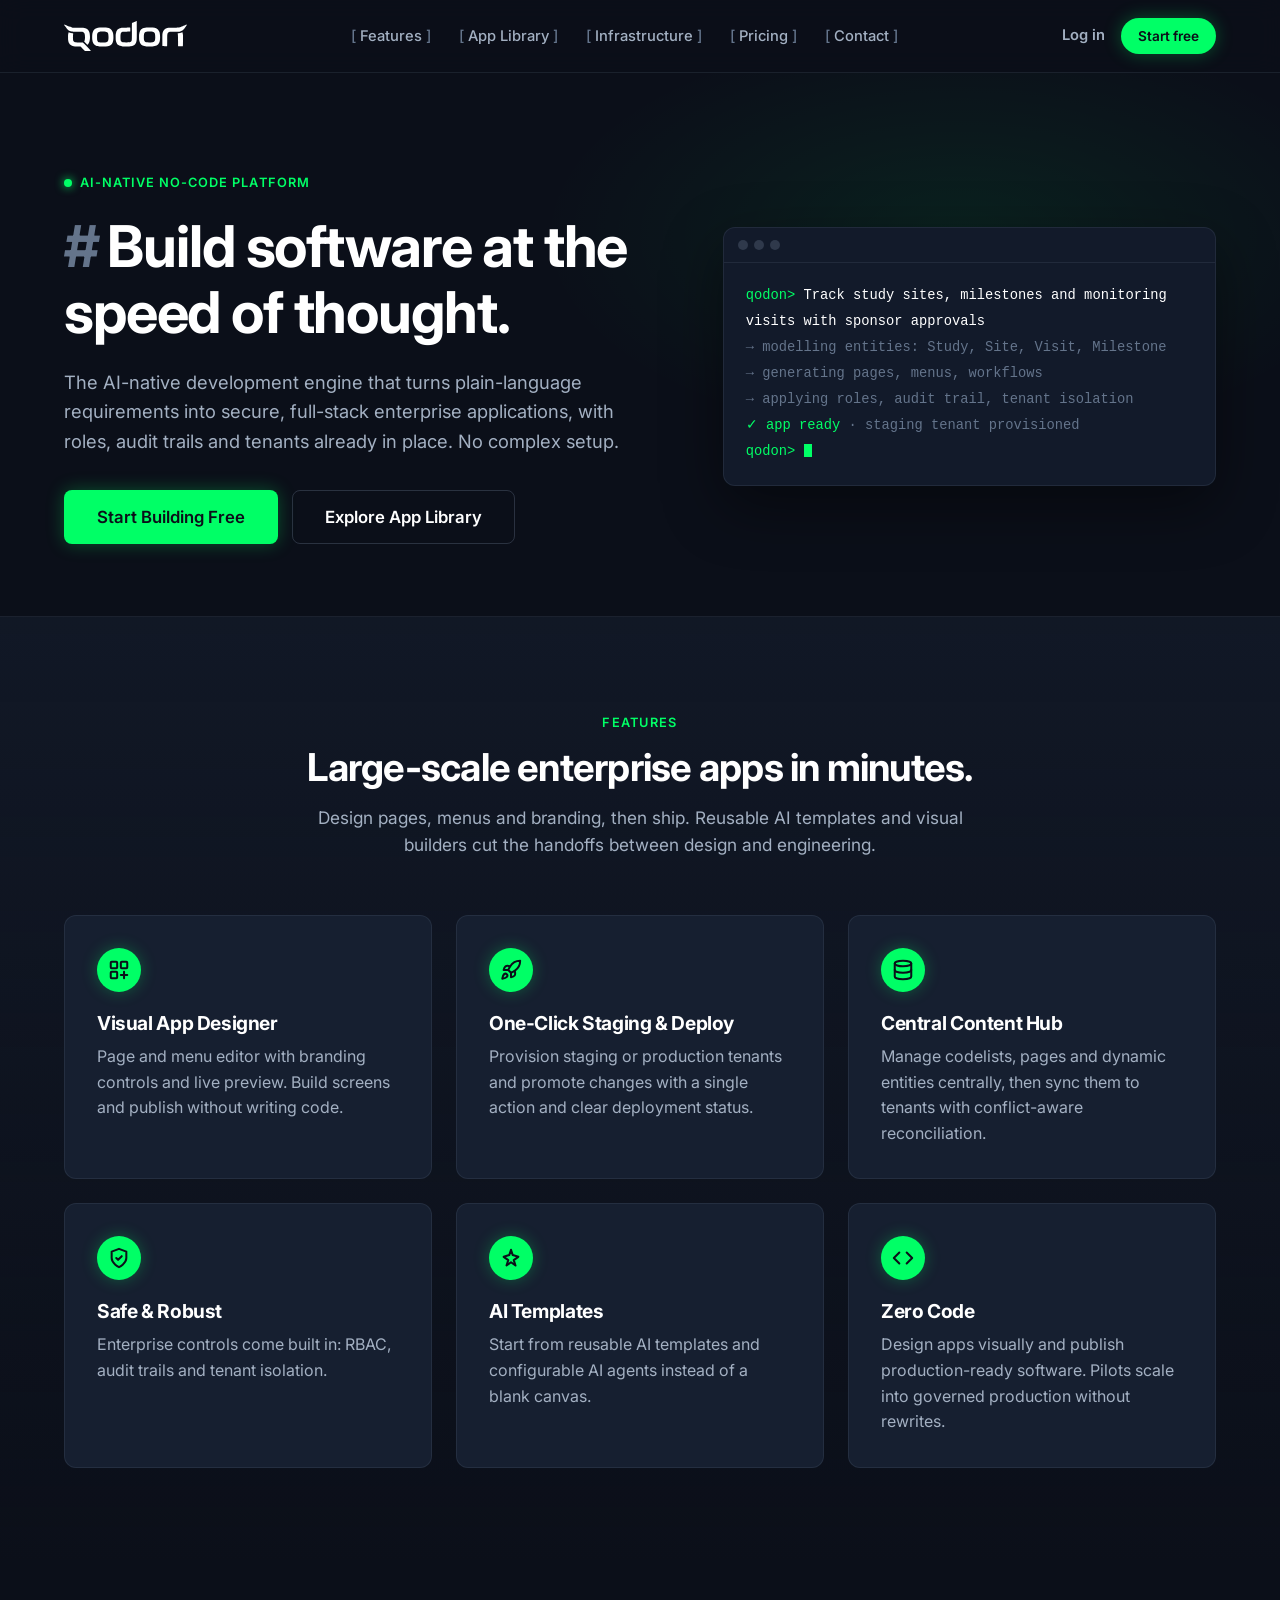
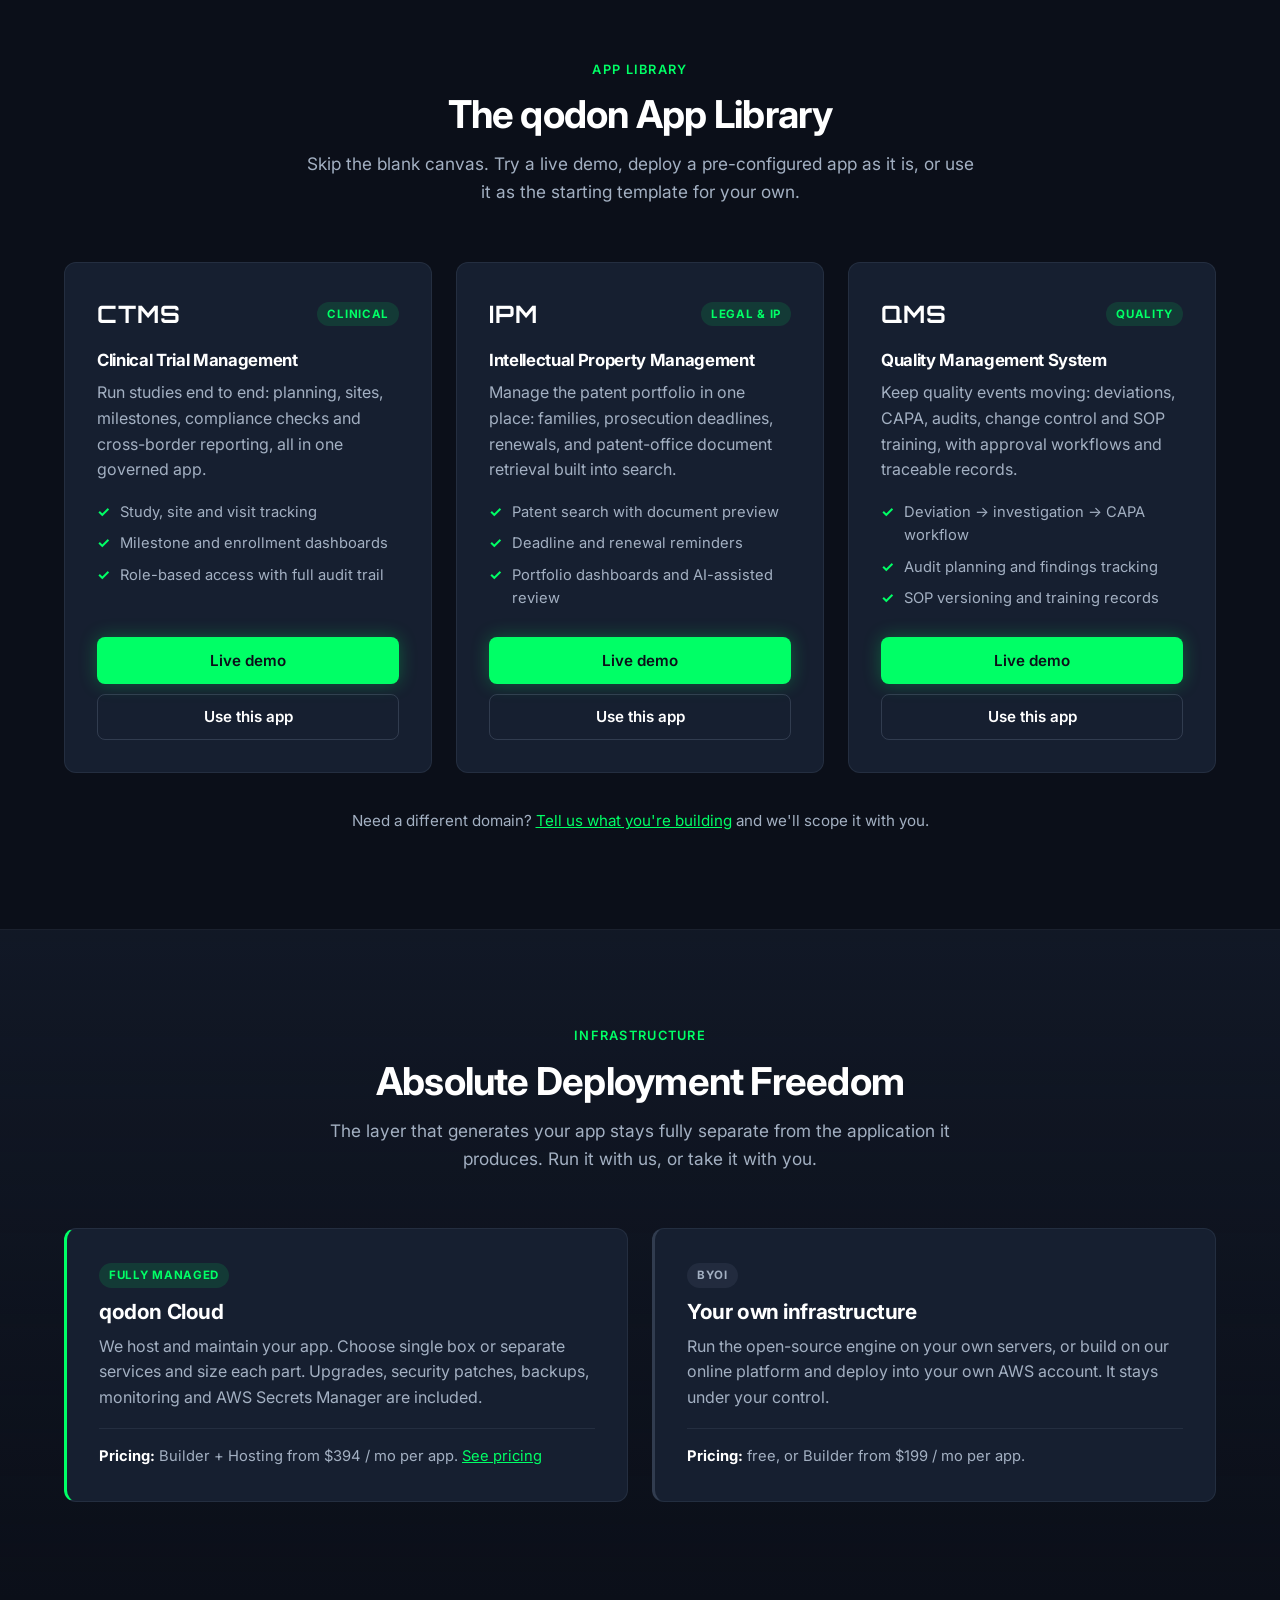
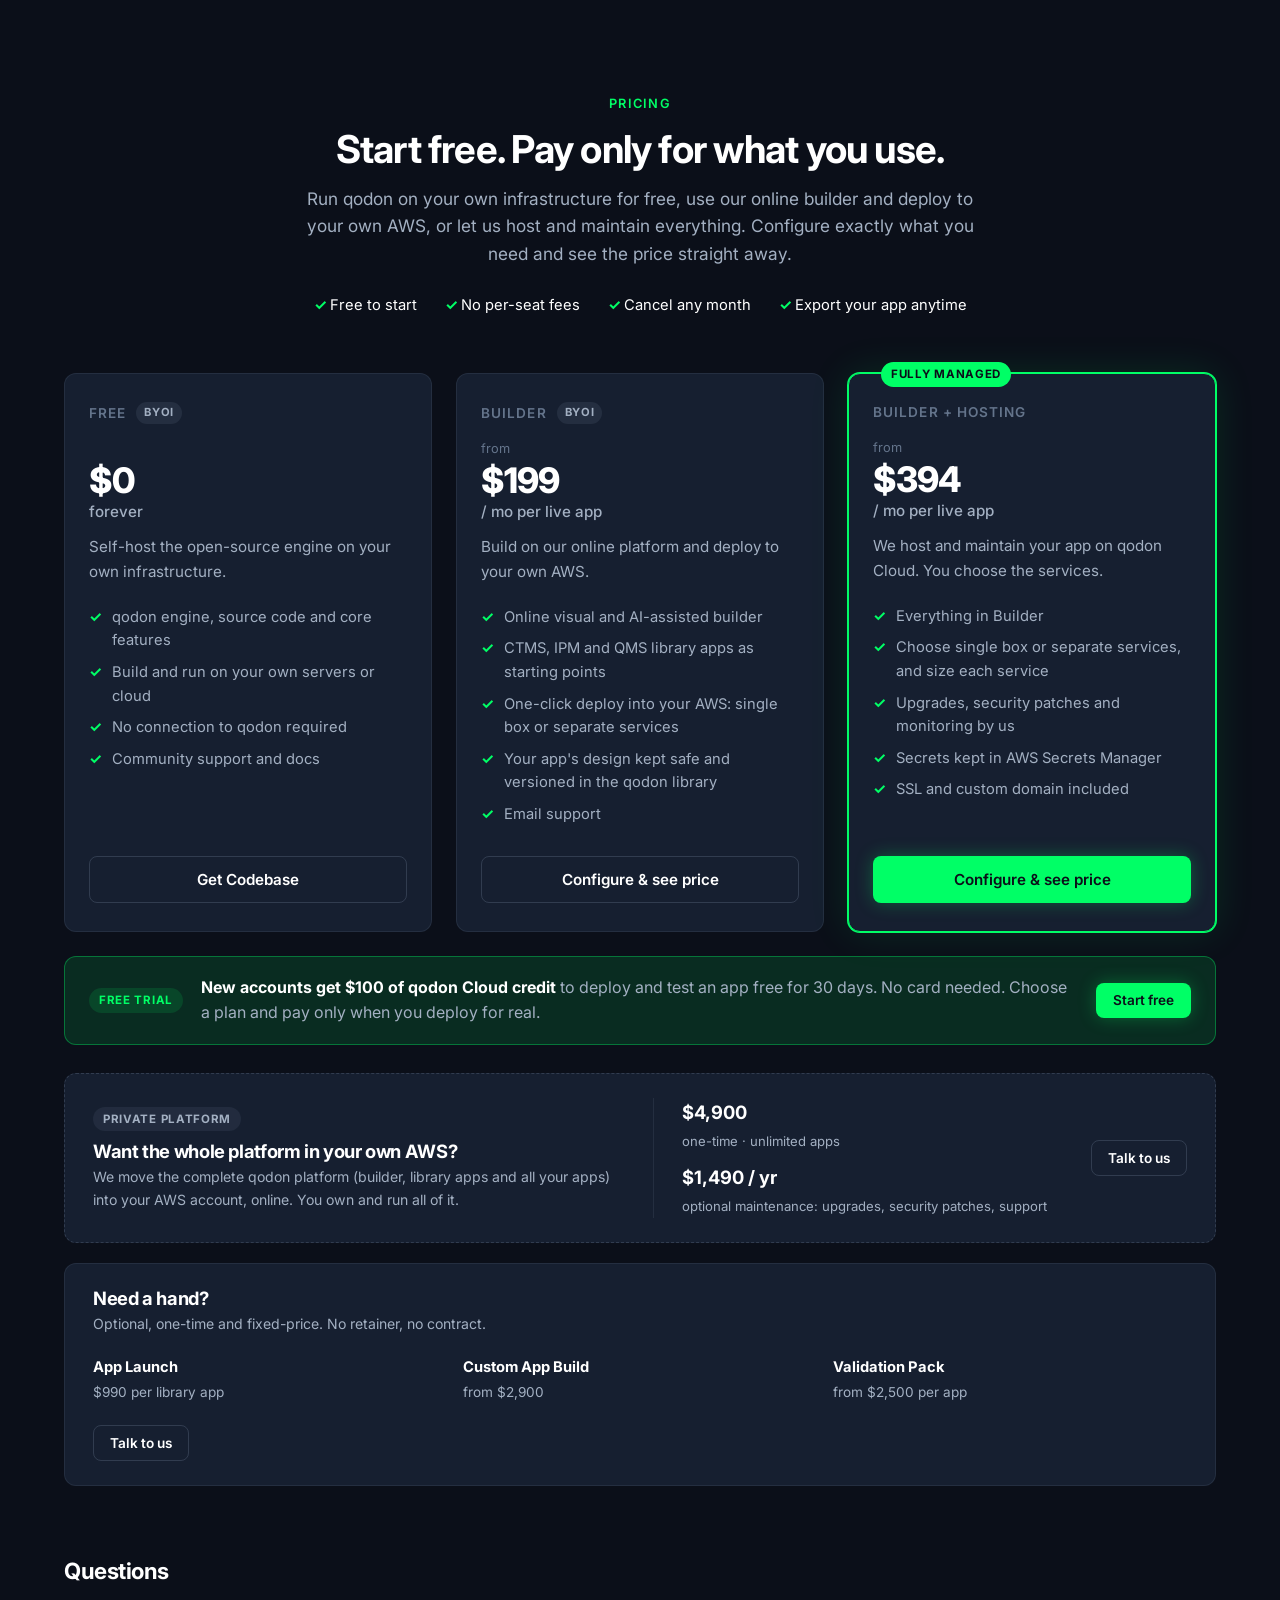
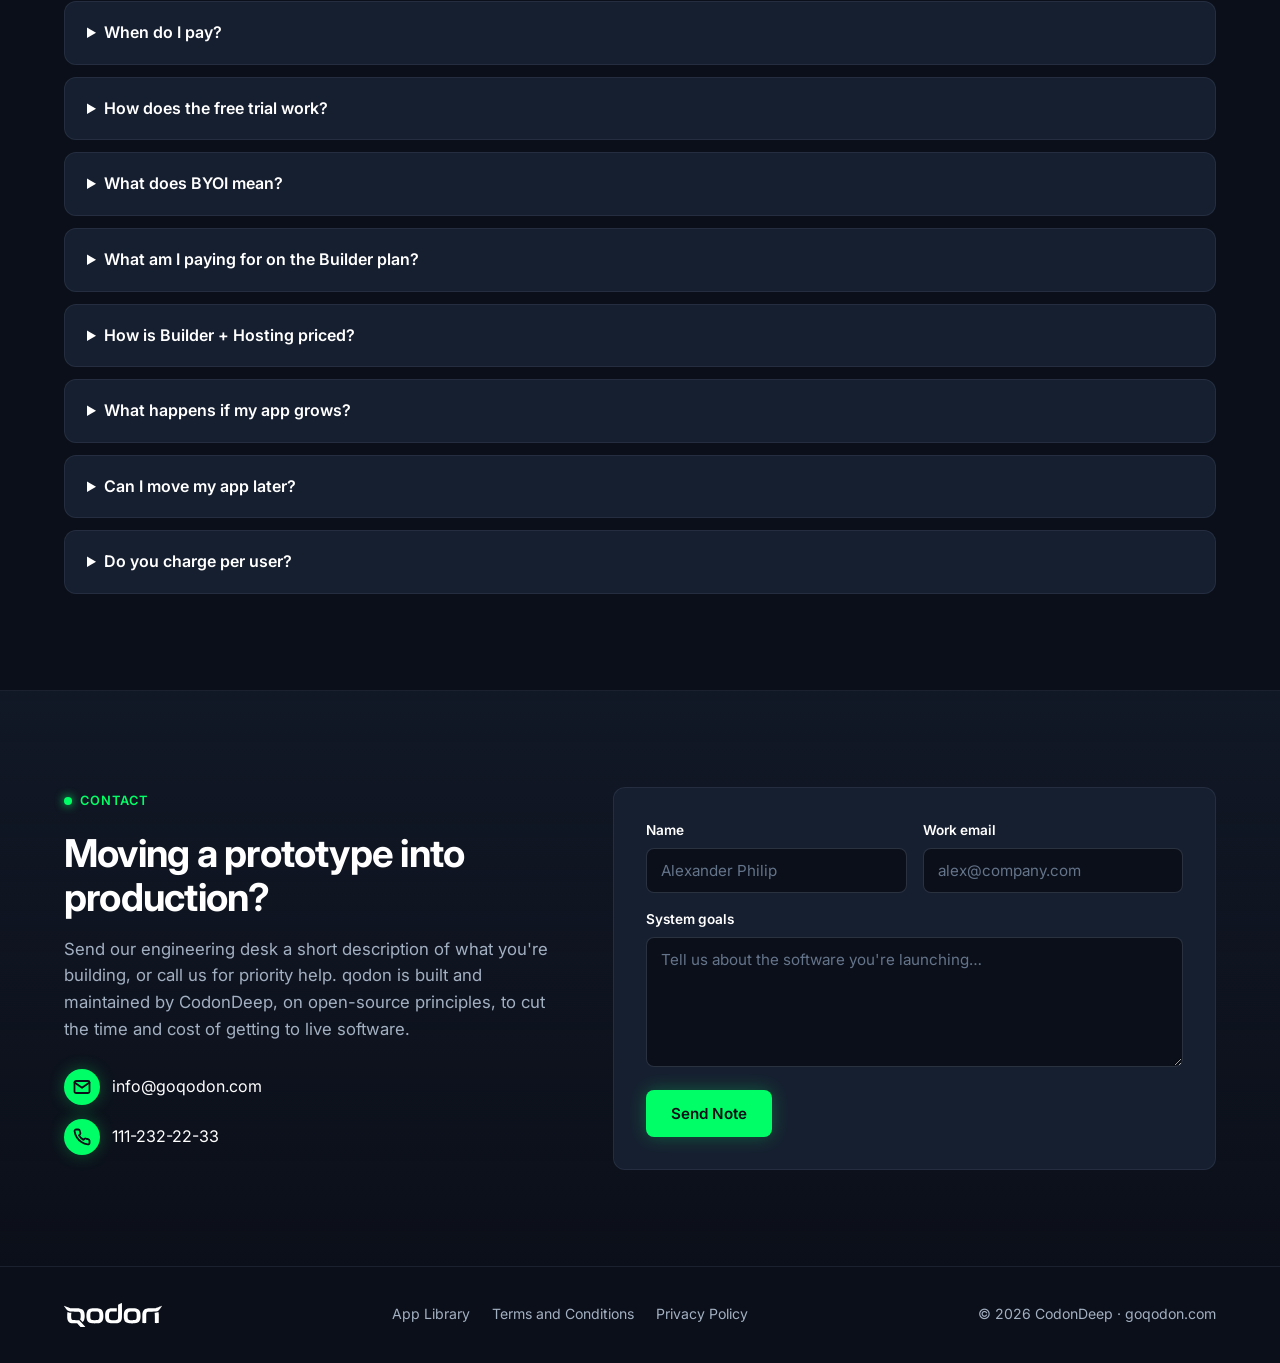
==== index.html @ 0dc79f63 "Add robots.txt and sitemap.xml for SEO optimization - Created robots.txt to allow all user agents an" ====
<!DOCTYPE html>
<html lang="en">
<head>
  <meta charset="utf-8">
  <meta name="viewport" content="width=device-width, initial-scale=1.0">
  <title>qodon | Build software at the speed of thought</title>
  <meta name="description" content="qodon is the AI-native no-code engine that turns plain-language requirements into secure, governed enterprise applications. Start from the App Library: CTMS, IPM and QMS.">
  <meta name="theme-color" content="#0B0F19">
  <link rel="icon" href="favicon.ico" sizes="32x32">
  <link rel="icon" type="image/svg+xml" href="images/brand/qodon-q-tile.svg">
  <link rel="apple-touch-icon" href="images/brand/apple-touch-icon.png">
  <meta property="og:title" content="qodon | Build software at the speed of thought">
  <meta property="og:description" content="AI-native no-code platform and enterprise engine. Explore the App Library: CTMS, IPM, QMS.">
  <meta property="og:type" content="website">
  <meta property="og:url" content="https://goqodon.com/">
  <!-- link preview card (LinkedIn, Slack, WhatsApp, Teams…). Must be an absolute URL. -->
  <meta property="og:image" content="https://goqodon.com/images/brand/og-image.png">
  <meta property="og:image:width" content="1200">
  <meta property="og:image:height" content="630">
  <meta property="og:image:alt" content="qodon: Build software at the speed of thought. AI-native no-code platform with CTMS, IPM and QMS apps.">
  <meta property="og:site_name" content="qodon">
  <meta name="twitter:card" content="summary_large_image">
  <meta name="twitter:image" content="https://goqodon.com/images/brand/og-image.png">
  <link rel="preconnect" href="https://fonts.googleapis.com">
  <link rel="preconnect" href="https://fonts.gstatic.com" crossorigin>
  <link rel="stylesheet" href="https://fonts.googleapis.com/css2?family=Inter:wght@400;500;600;700;800&family=Orbitron:wght@700&display=swap">
  <link rel="stylesheet" href="qodon.css">
  <script type="application/ld+json">{
    "@context": "https://schema.org",
    "@type": "Organization",
    "name": "qodon",
    "url": "https://goqodon.com",
    "email": "info@goqodon.com"
  }</script>
</head>
<body>

  <!-- ===== Header ===== -->
  <header class="site-header">
    <div class="container nav-wrap">
      <a href="#top" class="wordmark" aria-label="qodon home"><img src="images/brand/qodon-wordmark.svg" alt="qodon"></a>
      <nav aria-label="Main">
        <ul class="nav-links" id="nav-links">
          <li><a href="#features">Features</a></li>
          <li><a href="#library">App Library</a></li>
          <li><a href="#deployment">Infrastructure</a></li>
          <li><a href="#pricing">Pricing</a></li>
          <li><a href="#contact">Contact</a></li>
          <li class="nav-mobile-only"><a data-link="login">Log in</a></li>
        </ul>
      </nav>
      <div class="nav-actions">
        <a data-link="login" class="nav-login">Log in</a>
        <a data-link="signup" class="btn btn-neon btn-pill btn-sm">Start free</a>
        <button class="nav-toggle" aria-label="Open menu" aria-controls="nav-links" aria-expanded="false">☰</button>
      </div>
    </div>
  </header>

  <main id="top">

    <!-- ===== Hero ===== -->
    <section class="hero">
      <div class="container hero-grid">
        <div>
          <span class="eyebrow"><span class="dot"></span>AI-native no-code platform</span>
          <h1><span class="hash">#</span>Build software at the speed of thought.</h1>
          <p class="lead">The AI-native development engine that turns plain-language requirements into secure, full-stack enterprise applications, with roles, audit trails and tenants already in place. No complex setup.</p>
          <div class="hero-actions">
            <a data-link="signup" class="btn btn-neon btn-lg">Start Building Free</a>
            <a href="#library" class="btn btn-outline btn-lg">Explore App Library</a>
          </div>
        </div>
        <div class="terminal" aria-hidden="true">
          <div class="terminal-bar"><span></span><span></span><span></span></div>
          <div class="terminal-body">
            <div><span class="p">qodon&gt;</span> <span class="w">Track study sites, milestones and monitoring visits with sponsor approvals</span></div>
            <div class="m">→ modelling entities: Study, Site, Visit, Milestone</div>
            <div class="m">→ generating pages, menus, workflows</div>
            <div class="m">→ applying roles, audit trail, tenant isolation</div>
            <div><span class="ok">✓ app ready</span> <span class="m">· staging tenant provisioned</span></div>
            <div><span class="p">qodon&gt;</span> <span class="cursor"></span></div>
          </div>
        </div>
      </div>
    </section>

    <!-- ===== Features ===== -->
    <section class="section section-alt" id="features">
      <div class="container">
        <div class="section-head">
          <span class="kicker">Features</span>
          <h2>Large-scale enterprise apps in minutes.</h2>
          <p>Design pages, menus and branding, then ship. Reusable AI templates and visual builders cut the handoffs between design and engineering.</p>
        </div>
        <div class="grid-3">
          <div class="card">
            <div class="icon-badge"><svg viewBox="0 0 24 24" fill="none" stroke="currentColor" stroke-width="2.2" stroke-linecap="round" stroke-linejoin="round"><rect x="3" y="3" width="7" height="7" rx="1"/><rect x="14" y="3" width="7" height="7" rx="1"/><rect x="3" y="14" width="7" height="7" rx="1"/><path d="M14 17.5h7M17.5 14v7"/></svg></div>
            <h3>Visual App Designer</h3>
            <p>Page and menu editor with branding controls and live preview. Build screens and publish without writing code.</p>
          </div>
          <div class="card">
            <div class="icon-badge"><svg viewBox="0 0 24 24" fill="none" stroke="currentColor" stroke-width="2.2" stroke-linecap="round" stroke-linejoin="round"><path d="M4.5 16.5c-1.5 1.3-2 5-2 5s3.7-.5 5-2c.7-.8.7-2.1-.1-2.9a2.2 2.2 0 0 0-2.9-.1z"/><path d="M12 15l-3-3a22 22 0 0 1 2-3.9A12.9 12.9 0 0 1 22 2c0 2.7-.8 7.5-6 11a22.4 22.4 0 0 1-4 2z"/><path d="M9 12H4s.6-3 2-4c1.6-1.1 5 0 5 0M12 15v5s3-.6 4-2c1.1-1.6 0-5 0-5"/></svg></div>
            <h3>One-Click Staging &amp; Deploy</h3>
            <p>Provision staging or production tenants and promote changes with a single action and clear deployment status.</p>
          </div>
          <div class="card">
            <div class="icon-badge"><svg viewBox="0 0 24 24" fill="none" stroke="currentColor" stroke-width="2.2" stroke-linecap="round" stroke-linejoin="round"><ellipse cx="12" cy="5" rx="9" ry="3"/><path d="M3 5v14c0 1.7 4 3 9 3s9-1.3 9-3V5"/><path d="M3 12c0 1.7 4 3 9 3s9-1.3 9-3"/></svg></div>
            <h3>Central Content Hub</h3>
            <p>Manage codelists, pages and dynamic entities centrally, then sync them to tenants with conflict-aware reconciliation.</p>
          </div>
          <div class="card">
            <div class="icon-badge"><svg viewBox="0 0 24 24" fill="none" stroke="currentColor" stroke-width="2.2" stroke-linecap="round" stroke-linejoin="round"><path d="M12 22s8-4 8-10V5l-8-3-8 3v7c0 6 8 10 8 10z"/><path d="M9 12l2 2 4-4"/></svg></div>
            <h3>Safe &amp; Robust</h3>
            <p>Enterprise controls come built in: RBAC, audit trails and tenant isolation.</p>
          </div>
          <div class="card">
            <div class="icon-badge"><svg viewBox="0 0 24 24" fill="none" stroke="currentColor" stroke-width="2.2" stroke-linecap="round" stroke-linejoin="round"><path d="M12 3l1.9 5.8L20 10.7l-5 3.6 1.9 5.9L12 16.6l-4.9 3.6L9 14.3l-5-3.6 6.1-1.9z"/></svg></div>
            <h3>AI Templates</h3>
            <p>Start from reusable AI templates and configurable AI agents instead of a blank canvas.</p>
          </div>
          <div class="card">
            <div class="icon-badge"><svg viewBox="0 0 24 24" fill="none" stroke="currentColor" stroke-width="2.2" stroke-linecap="round" stroke-linejoin="round"><path d="M16 18l6-6-6-6M8 6l-6 6 6 6"/></svg></div>
            <h3>Zero Code</h3>
            <p>Design apps visually and publish production-ready software. Pilots scale into governed production without rewrites.</p>
          </div>
        </div>
      </div>
    </section>

    <!-- ===== App Library ===== -->
    <section class="section" id="library">
      <div class="container">
        <div class="section-head">
          <span class="kicker">App Library</span>
          <h2>The qodon App Library</h2>
          <p>Skip the blank canvas. Try a live demo, deploy a pre-configured app as it is, or use it as the starting template for your own.</p>
        </div>
        <div class="grid-3">

          <!-- CTMS -->
          <article class="card app-card">
            <div class="app-top"><span class="app-code">CTMS</span><span class="tag">Clinical</span></div>
            <h3>Clinical Trial Management</h3>
            <p>Run studies end to end: planning, sites, milestones, compliance checks and cross-border reporting, all in one governed app.</p>
            <ul class="ticks">
              <li>Study, site and visit tracking</li>
              <li>Milestone and enrollment dashboards</li>
              <li>Role-based access with full audit trail</li>
            </ul>
            <div class="app-actions">
              <a data-link="demo:ctms" class="btn btn-neon" target="_blank" rel="noopener">Live demo</a>
              <a data-link="use:ctms" class="btn btn-outline">Use this app</a>
            </div>
          </article>

          <!-- IPM -->
          <article class="card app-card">
            <div class="app-top"><span class="app-code">IPM</span><span class="tag">Legal &amp; IP</span></div>
            <h3>Intellectual Property Management</h3>
            <p>Manage the patent portfolio in one place: families, prosecution deadlines, renewals, and patent-office document retrieval built into search.</p>
            <ul class="ticks">
              <li>Patent search with document preview</li>
              <li>Deadline and renewal reminders</li>
              <li>Portfolio dashboards and AI-assisted review</li>
            </ul>
            <div class="app-actions">
              <a data-link="demo:ipm" class="btn btn-neon" target="_blank" rel="noopener">Live demo</a>
              <a data-link="use:ipm" class="btn btn-outline">Use this app</a>
            </div>
          </article>

          <!-- QMS -->
          <article class="card app-card">
            <div class="app-top"><span class="app-code">QMS</span><span class="tag">Quality</span></div>
            <h3>Quality Management System</h3>
            <p>Keep quality events moving: deviations, CAPA, audits, change control and SOP training, with approval workflows and traceable records.</p>
            <ul class="ticks">
              <li>Deviation → investigation → CAPA workflow</li>
              <li>Audit planning and findings tracking</li>
              <li>SOP versioning and training records</li>
            </ul>
            <div class="app-actions">
              <a data-link="demo:qms" class="btn btn-neon" target="_blank" rel="noopener">Live demo</a>
              <a data-link="use:qms" class="btn btn-outline">Use this app</a>
            </div>
          </article>

        </div>
        <p class="library-note">Need a different domain? <a href="#contact">Tell us what you're building</a> and we'll scope it with you.</p>
      </div>
    </section>

    <!-- ===== Deployment ===== -->
    <section class="section section-alt" id="deployment">
      <div class="container">
        <div class="section-head">
          <span class="kicker">Infrastructure</span>
          <h2>Absolute Deployment Freedom</h2>
          <p>The layer that generates your app stays fully separate from the application it produces. Run it with us, or take it with you.</p>
        </div>
        <div class="deploy-split">
          <div class="card deploy-box active">
            <span class="tag">Fully managed</span>
            <h3>qodon Cloud</h3>
            <p>We host and maintain your app. Choose single box or separate services and size each part. Upgrades, security patches, backups, monitoring and AWS Secrets Manager are included.</p>
            <div class="fee"><strong>Pricing:</strong> Builder + Hosting from $394 / mo per app. <a href="#pricing">See pricing</a></div>
          </div>
          <div class="card deploy-box">
            <span class="tag tag-slate">BYOI</span>
            <h3>Your own infrastructure</h3>
            <p>Run the open-source engine on your own servers, or build on our online platform and deploy into your own AWS account. It stays under your control.</p>
            <div class="fee"><strong>Pricing:</strong> free, or Builder from $199 / mo per app.</div>
          </div>
        </div>
      </div>
    </section>

    <!-- ===== Pricing ===== -->
    <section class="section" id="pricing">
      <div class="container">
        <div class="section-head">
          <span class="kicker">Pricing</span>
          <h2>Start free. Pay only for what you use.</h2>
          <p>Run qodon on your own infrastructure for free, use our online builder and deploy to your own AWS, or let us host and maintain everything. Configure exactly what you need and see the price straight away.</p>
          <div class="promise">
            <span>Free to start</span>
            <span>No per-seat fees</span>
            <span>Cancel any month</span>
            <span>Export your app anytime</span>
          </div>
        </div>

        <div class="grid-3 plans">
          <!-- Free -->
          <div class="card price-card">
            <div class="price-name">Free <span class="byoi">BYOI</span></div>
            <div class="price-pre"></div>
            <div class="price">$0 <small>forever</small></div>
            <p class="price-desc">Self-host the open-source engine on your own infrastructure.</p>
            <ul class="ticks">
              <li>qodon engine, source code and core features</li>
              <li>Build and run on your own servers or cloud</li>
              <li>No connection to qodon required</li>
              <li>Community support and docs</li>
            </ul>
            <a data-link="codebase" class="btn btn-outline">Get Codebase</a>
          </div>

          <!-- Builder only -->
          <div class="card price-card">
            <div class="price-name">Builder <span class="byoi">BYOI</span></div>
            <div class="price-pre">from</div>
            <div class="price"><span id="fromBuilder">$199</span> <small>/ mo per live app</small></div>
            <p class="price-desc">Build on our online platform and deploy to your own AWS.</p>
            <ul class="ticks">
              <li>Online visual and AI-assisted builder</li>
              <li>CTMS, IPM and QMS library apps as starting points</li>
              <li>One-click deploy into your AWS: single box or separate services</li>
              <li>Your app's design kept safe and versioned in the qodon library</li>
              <li>Email support</li>
            </ul>
            <button type="button" class="btn btn-outline" data-open="builder">Configure &amp; see price</button>
          </div>

          <!-- Builder + Hosting -->
          <div class="card price-card featured">
            <span class="tag">Fully managed</span>
            <div class="price-name">Builder + Hosting</div>
            <div class="price-pre">from</div>
            <div class="price"><span id="fromHosted">$394</span> <small>/ mo per live app</small></div>
            <p class="price-desc">We host and maintain your app on qodon Cloud. You choose the services.</p>
            <ul class="ticks">
              <li>Everything in Builder</li>
              <li>Choose single box or separate services, and size each service</li>
              <li>Upgrades, security patches and monitoring by us</li>
              <li>Secrets kept in AWS Secrets Manager</li>
              <li>SSL and custom domain included</li>
            </ul>
            <button type="button" class="btn btn-neon" data-open="hosted">Configure &amp; see price</button>
          </div>
        </div>

        <div class="trial">
          <span class="tag">Free trial</span>
          <p><b>New accounts get $100 of qodon Cloud credit</b> to deploy and test an app free for 30 days. No card needed. Choose a plan and pay only when you deploy for real.</p>
          <a data-link="signup" class="btn btn-neon btn-sm">Start free</a>
        </div>

        <!-- Private Platform line -->
        <div class="card private">
          <div class="private-text">
            <span class="tag tag-slate">Private Platform</span>
            <h3>Want the whole platform in your own AWS?</h3>
            <p>We move the complete qodon platform (builder, library apps and all your apps) into your AWS account, online. You own and run all of it.</p>
          </div>
          <div class="private-price">
            <div><b>$4,900</b><span>one-time · unlimited apps</span></div>
            <div><b>$1,490 / yr</b><span>optional maintenance: upgrades, security patches, support</span></div>
          </div>
          <a href="#contact" class="btn btn-outline btn-sm">Talk to us</a>
        </div>

        <!-- Services strip -->
        <div class="card services">
          <div class="services-head">
            <h3>Need a hand?</h3>
            <p>Optional, one-time and fixed-price. No retainer, no contract.</p>
          </div>
          <div class="services-list">
            <div><b>App Launch</b><span>$990 per library app</span></div>
            <div><b>Custom App Build</b><span>from $2,900</span></div>
            <div><b>Validation Pack</b><span>from $2,500 per app</span></div>
          </div>
          <a href="#contact" class="btn btn-outline btn-sm">Talk to us</a>
        </div>

        <!-- FAQ -->
        <div class="faq">
          <h3>Questions</h3>
          <details>
            <summary>When do I pay?</summary>
            <p>Only when you deploy. Sign up and build free. When your app is ready, choose where it runs in the platform's Deployment tab, confirm the price, and pay monthly or annually. Each live app has its own subscription.</p>
          </details>
          <details>
            <summary>How does the free trial work?</summary>
            <p>New accounts get $100 of qodon Cloud credit, valid for 30 days, to deploy and test an app on a small single-box setup. We'll remind you before the credit runs out. If you don't choose a plan by then, your app is paused and your data kept for 14 days, so you can pick up where you left off.</p>
          </details>
          <details>
            <summary>What does BYOI mean?</summary>
            <p>Bring Your Own Infrastructure. Your app runs on servers you own, such as your AWS account or your data centre, and you pay that provider directly.</p>
          </details>
          <details>
            <summary>What am I paying for on the Builder plan?</summary>
            <p>Use of the online builder, deployments into your AWS (staging and production included), and safe, versioned storage of your app's design (data models, screens, workflows) in the qodon library. Your app and data run in your account, on single box or separate services, whichever you choose.</p>
          </details>
          <details>
            <summary>How is Builder + Hosting priced?</summary>
            <p>Pick a topology. <b>Single box</b> runs everything on one server and costs less. <b>Separate services</b> runs the web server, API and database separately so each can scale. Then size each part: instance or services, database, storage, load balancer. Each item has a clear monthly price, plus managed operations for monitoring, patching and upgrades.</p>
          </details>
          <details>
            <summary>What happens if my app grows?</summary>
            <p>Nothing stops working. We tell you when you're close to what you configured and suggest the change. You only pay more once you agree.</p>
          </details>
          <details>
            <summary>Can I move my app later?</summary>
            <p>Yes. Move between qodon Cloud and your own infrastructure at any time, with a full export of your app and data and no exit fee.</p>
          </details>
          <details>
            <summary>Do you charge per user?</summary>
            <p>No. Pricing is per app and the services it uses. Your whole team can use it.</p>
          </details>
        </div>
      </div>
    </section>

    <!-- ===== Contact ===== -->
    <section class="section section-alt" id="contact">
      <div class="container contact-grid">
        <div class="contact-info">
          <span class="eyebrow"><span class="dot"></span>Contact</span>
          <h2>Moving a prototype into production?</h2>
          <p>Send our engineering desk a short description of what you're building, or call us for priority help. qodon is built and maintained by CodonDeep, on open-source principles, to cut the time and cost of getting to live software.</p>
          <a class="contact-line" href="mailto:info@goqodon.com">
            <span class="icon-badge"><svg viewBox="0 0 24 24" fill="none" stroke="currentColor" stroke-width="2.4" stroke-linecap="round" stroke-linejoin="round"><rect x="2" y="4" width="20" height="16" rx="2"/><path d="M22 6l-10 7L2 6"/></svg></span>
            info@goqodon.com
          </a>
          <!-- TODO: real phone number (placeholder carried over from old site) -->
          <a class="contact-line" href="tel:1112322233">
            <span class="icon-badge"><svg viewBox="0 0 24 24" fill="none" stroke="currentColor" stroke-width="2.4" stroke-linecap="round" stroke-linejoin="round"><path d="M22 16.9v3a2 2 0 0 1-2.2 2 19.8 19.8 0 0 1-8.6-3.1 19.5 19.5 0 0 1-6-6A19.8 19.8 0 0 1 2.1 4.2 2 2 0 0 1 4.1 2h3a2 2 0 0 1 2 1.7c.1.9.4 1.8.7 2.7a2 2 0 0 1-.5 2.1L8 9.8a16 16 0 0 0 6 6l1.3-1.3a2 2 0 0 1 2.1-.4c.9.3 1.8.6 2.7.7a2 2 0 0 1 1.7 2z"/></svg></span>
            111-232-22-33
          </a>
        </div>
        <div class="card">
          <!-- Opens the visitor's mail client addressed to info@goqodon.com. Swap for a form backend when one is chosen. -->
          <form class="form" id="contact-form">
            <div class="form-row">
              <div>
                <label for="cf-name">Name</label>
                <input id="cf-name" name="name" type="text" placeholder="Alexander Philip" required>
              </div>
              <div>
                <label for="cf-email">Work email</label>
                <input id="cf-email" name="email" type="email" placeholder="alex@company.com" required>
              </div>
            </div>
            <div>
              <label for="cf-goals">System goals</label>
              <textarea id="cf-goals" name="goals" placeholder="Tell us about the software you're launching…" required></textarea>
            </div>
            <button type="submit" class="btn btn-neon">Send Note</button>
          </form>
        </div>
      </div>
    </section>

  </main>

  <!-- ===== Configurator ===== -->
  <div class="cfg-backdrop" id="cfg" role="dialog" aria-modal="true" aria-labelledby="cfgTitle">
    <div class="cfg">
      <div class="cfg-head">
        <div>
          <h3 id="cfgTitle"></h3>
          <p id="cfgSub"></p>
        </div>
        <button type="button" class="cfg-close" aria-label="Close" id="cfgClose">✕</button>
      </div>
      <div class="cfg-body">
        <form class="cfg-form" id="cfgForm" onsubmit="return false">
          <div class="cfg-group">
            <h4>Your app</h4>
            <div class="cfg-row"><label for="f_dm">Data models<span class="help">20 included</span></label><input type="number" id="f_dm" min="1" step="1"></div>
            <div class="cfg-row"><label for="f_sc">Screens (pages)<span class="help">50 included</span></label><input type="number" id="f_sc" min="1" step="1"></div>
            <div class="cfg-row" data-only="builder"><label for="f_dep">Deployments to your AWS<span class="help">2 included: staging + production</span></label><input type="number" id="f_dep" min="1" step="1"></div>
          </div>

          <div class="cfg-group" data-only="hosted">
            <h4>Deployment on qodon Cloud</h4>
            <div class="cfg-row"><label for="f_topo">Topology<span class="help">Single box costs less. Separate services scale independently. Can't be changed after the first deployment.</span></label>
              <select id="f_topo"><option value="single_box">Single box</option><option value="separate_services">Separate services</option></select></div>

            <!-- single box -->
            <div class="cfg-row" data-topo="single_box"><label for="f_inst">Instance type<span class="help">Runs web, API, database and files on one server</span></label>
              <select id="f_inst"><option value="t3.small">t3.small · 2 GB</option><option value="t3.medium">t3.medium · 4 GB</option><option value="t3.large">t3.large · 8 GB</option><option value="t3.xlarge">t3.xlarge · 16 GB</option></select></div>
            <div class="cfg-row" data-topo="single_box"><label for="f_vol">Data volume (GB)<span class="help">Database and files share this disk</span></label><input type="number" id="f_vol" min="4" step="5"></div>
            <div class="cfg-row" data-topo="single_box"><label for="f_lb">Load balancer + SSL<span class="help">Needed for your own domain; managed TLS and health checks</span></label><input type="checkbox" id="f_lb"></div>
            <div class="cfg-row" data-topo="single_box"><label for="f_protect">Protect data<span class="help">Daily snapshots kept 30 days instead of 7</span></label><input type="checkbox" id="f_protect"></div>
            <div class="cfg-row" data-topo="single_box"><label for="f_sec">Secrets storage<span class="help">AWS Secrets Manager is recommended. With local files, passwords and keys are stored encrypted on the server's own disk.</span></label>
              <select id="f_sec"><option value="aws">Secrets Manager</option><option value="local">Local files</option></select></div>

            <!-- separate services -->
            <div class="cfg-row" data-topo="separate_services"><label for="f_web">Web server<span class="help">Serves your app's screens</span></label>
              <select id="f_web"><option value="256">256 CPU · 512 MB</option><option value="512">512 CPU · 1 GB</option><option value="1024">1024 CPU · 2 GB</option><option value="2048">2048 CPU · 4 GB</option></select></div>
            <div class="cfg-row" data-topo="separate_services"><label for="f_api">API services<span class="help">Runs your app's logic and workflows</span></label>
              <select id="f_api"><option value="256">256 CPU · 512 MB</option><option value="512">512 CPU · 1 GB</option><option value="1024">1024 CPU · 2 GB</option><option value="2048">2048 CPU · 4 GB</option></select></div>
            <div class="cfg-row" data-topo="separate_services"><label for="f_dbc">Database instance class</label>
              <select id="f_dbc"><option value="db.t3.medium">db.t3.medium</option><option value="db.r6g.large">db.r6g.large</option></select></div>
            <div class="cfg-row" data-topo="separate_services"><label for="f_dbn">Database instances<span class="help">2 or more for a standby copy</span></label><input type="number" id="f_dbn" min="1" max="3" step="1"></div>
            <div class="cfg-row" data-topo="separate_services"><label for="f_dbgb">Database storage (GB)</label><input type="number" id="f_dbgb" min="1" step="5"></div>
            <div class="cfg-row" data-topo="separate_services"><label for="f_s3">File storage (GB)<span class="help">Documents and attachments</span></label><input type="number" id="f_s3" min="0" step="10"></div>
            <div class="cfg-row" data-topo="separate_services"><label for="f_sec2">Secrets storage<span class="help">Required for separate services</span></label>
              <select id="f_sec2" disabled><option>Secrets Manager</option></select></div>
            <div class="cfg-row" data-topo="separate_services"><label for="f_nat">NAT high availability<span class="help">A second NAT gateway for redundancy</span></label><input type="checkbox" id="f_nat"></div>

            <!-- both -->
            <div class="cfg-row"><label for="f_test">Test platform<span class="help">A test copy inside the same deployment</span></label><input type="checkbox" id="f_test"></div>
            <div class="cfg-row"><label for="f_stg">Staging deployment<span class="help">A separate small single box for staging</span></label><input type="checkbox" id="f_stg"></div>
            <div class="cfg-row"><label for="f_tx">Data downloaded per month (GB)<span class="help">50 GB included</span></label><input type="number" id="f_tx" min="0" step="10"></div>
          </div>
        </form>

        <div class="cfg-sum">
          <h4>Monthly estimate</h4>
          <p class="cfg-est">You confirm and pay in the platform when you deploy. Trial credits apply first.</p>
          <div class="cfg-lines" id="cfgLines"></div>
          <div class="cfg-total">
            <div class="big" id="cfgTotal">$0 <small>/ mo</small></div>
            <div class="annual" id="cfgAnnual"></div>
          </div>
          <div class="cfg-actions">
            <a href="#" class="btn btn-neon" id="cfgGo">Start free</a>
            <button type="button" class="cfg-reset" id="cfgReset">Reset to defaults</button>
          </div>
          <p class="cfg-note" id="cfgNote"></p>
        </div>
      </div>
    </div>
  </div>

  <!-- ===== Footer ===== -->
  <footer class="site-footer">
    <div class="container footer-wrap">
      <a href="#top" class="wordmark"><img src="images/brand/qodon-wordmark.svg" alt="qodon"></a>
      <ul class="footer-links">
        <li><a href="#library">App Library</a></li>
        <!-- TODO: legal pages -->
        <li><a href="#">Terms and Conditions</a></li>
        <li><a href="#">Privacy Policy</a></li>
      </ul>
      <span>© 2026 CodonDeep · goqodon.com</span>
    </div>
  </footer>

  <script>
    // ---- platform links: fill these in when the platform pages exist. Empty = not live yet. ----
    var LINKS = {
      login: '',                         // e.g. https://app.goqodon.com/login
      signup: '',                        // e.g. https://app.goqodon.com/signup
      codebase: '',                      // open-source engine download / repository
      demo: { ctms: '', ipm: '', qms: '' }
    };
    // signup?start=<app> starts from a library app; signup?plan=<builder|hosted>&config=<base64 JSON> carries the configurator setup
    function platformLink(kind, arg, config) {
      if (kind === 'demo') return LINKS.demo[arg] || '';
      if (!LINKS[kind] && kind !== 'use' && kind !== 'plan') return '';
      if (kind === 'use') return LINKS.signup ? LINKS.signup + '?start=' + encodeURIComponent(arg) : '';
      if (kind === 'plan') return LINKS.signup ? LINKS.signup + '?plan=' + encodeURIComponent(arg) +
        '&config=' + encodeURIComponent(btoa(JSON.stringify(config || {}))) : '';
      return LINKS[kind];
    }
    function setLink(el, url) {
      if (url) { el.href = url; el.removeAttribute('aria-disabled'); el.removeAttribute('title'); }
      else { el.href = '#'; el.setAttribute('aria-disabled', 'true'); el.title = 'Coming soon'; }
    }
    document.querySelectorAll('[data-link]').forEach(function (el) {
      var p = el.dataset.link.split(':');
      setLink(el, platformLink(p[0], p[1]));
    });
    // links that aren't live yet do nothing instead of jumping to the top
    document.addEventListener('click', function (e) {
      var a = e.target.closest('a[aria-disabled="true"]');
      if (a) e.preventDefault();
    });

    // mobile menu
    (function () {
      var btn = document.querySelector('.nav-toggle');
      var links = document.getElementById('nav-links');
      btn.addEventListener('click', function () {
        var open = links.classList.toggle('open');
        btn.setAttribute('aria-expanded', open);
      });
      links.addEventListener('click', function (e) {
        if (e.target.tagName === 'A') { links.classList.remove('open'); btn.setAttribute('aria-expanded', false); }
      });
    })();

    // contact form -> mailto
    document.getElementById('contact-form').addEventListener('submit', function (e) {
      e.preventDefault();
      var f = e.target;
      var subject = 'qodon enquiry from ' + f.name.value;
      var body = 'Name: ' + f.name.value + '\nEmail: ' + f.email.value + '\n\n' + f.goals.value;
      window.location.href = 'mailto:info@goqodon.com?subject=' + encodeURIComponent(subject) + '&body=' + encodeURIComponent(body);
    });

    // pricing configurator
    (function () {
    // ---- price book (edit here). Hosting items ≈ AWS cost ÷ 0.4 (60% margin) ----
    var P = {
      base: 199, dmIncl: 20, dm: 4, scIncl: 50, sc: 1, depIncl: 2, dep: 29,
      // single box
      inst: { 't3.small': 39, 't3.medium': 79, 't3.large': 149, 't3.xlarge': 299 },
      volGb: 0.20, protectGb: 0.16, lb: 55, secAws: 5, opsSingle: 49,
      // separate services
      svc: { 256: 25, 512: 45, 1024: 89, 2048: 179 },
      dbc: { 'db.t3.medium': 149, 'db.r6g.large': 499 }, dbGb: 0.25, s3Gb: 0.10,
      netSep: 224, nat: 79, opsSep: 99,
      // both
      stg: 89, txIncl: 50, txGb: 0.25
    };
    var DEFAULTS = {
      builder: { f_dm: 20, f_sc: 50, f_dep: 2 },
      hosted:  { f_dm: 20, f_sc: 50, f_topo: 'single_box',
                 f_inst: 't3.medium', f_vol: 20, f_lb: true, f_protect: true, f_sec: 'aws',
                 f_web: '256', f_api: '512', f_dbc: 'db.t3.medium', f_dbn: 1, f_dbgb: 10, f_s3: 50, f_nat: false,
                 f_test: false, f_stg: false, f_tx: 50 }
    };
    var TEXT = {
      builder: { title: 'Builder (BYOI)', sub: 'Build online, deploy into your own AWS. Single box or separate services: your choice. Your AWS bill is paid by you directly.',
                 note: "Priced per app. Includes builder access, your app's design stored and versioned in the qodon library, deployment tooling and email support." },
      hosted:  { title: 'Builder + Hosting', sub: 'We host and maintain your app on qodon Cloud. Choose the topology and size each service.',
                 note: 'Priced per app. Monitoring, patching and platform upgrades are included in managed operations.' }
    };
    var mode = 'builder';

    var $ = function (id) { return document.getElementById(id); };
    var n = function (id) { return Math.max(0, parseFloat($(id).value) || 0); };
    var on = function (id) { return $(id).checked; };
    var money = function (v) {
      var r = Math.round(v * 100) / 100;
      return '$' + (r % 1 ? r.toFixed(2) : r.toLocaleString('en-US'));
    };
    var optText = function (id) { return $(id).selectedOptions[0].text; };

    function builderLines() {
      var L = [], dm = Math.max(0, n('f_dm') - P.dmIncl), sc = Math.max(0, n('f_sc') - P.scIncl);
      var dep = mode === 'builder' ? Math.max(0, Math.round(n('f_dep')) - P.depIncl) : 0;
      L.push(['Builder + library', P.base]);
      if (dm) L.push([dm + ' extra data models × $' + P.dm, dm * P.dm]);
      if (sc) L.push([sc + ' extra screens × $' + P.sc, sc * P.sc]);
      if (dep) L.push([dep + ' extra deployments × $' + P.dep, dep * P.dep]);
      return L;
    }

    function hostedLines() {
      var L = [], tx = Math.max(0, n('f_tx') - P.txIncl);
      if ($('f_topo').value === 'single_box') {
        L.push(['Managed operations', P.opsSingle]);
        L.push(['Instance ' + $('f_inst').value, P.inst[$('f_inst').value]]);
        L.push(['Data volume ' + n('f_vol') + ' GB', n('f_vol') * P.volGb]);
        if (on('f_lb')) L.push(['Load balancer + SSL', P.lb]);
        if (on('f_protect')) L.push(['Daily snapshots kept 30 days', n('f_vol') * P.protectGb]);
        L.push($('f_sec').value === 'aws' ? ['AWS Secrets Manager', P.secAws] : ['Secrets: local encrypted files on the server', 0]);
      } else {
        var dbn = Math.max(1, Math.round(n('f_dbn')));
        L.push(['Managed operations', P.opsSep]);
        L.push(['Network: load balancer, SSL, NAT, private endpoints', P.netSep]);
        L.push(['AWS Secrets Manager (required)', P.secAws]);
        if (on('f_nat')) L.push(['NAT high availability', P.nat]);
        L.push(['Web server ' + optText('f_web'), P.svc[$('f_web').value]]);
        L.push(['API services ' + optText('f_api'), P.svc[$('f_api').value]]);
        L.push(['Database ' + $('f_dbc').value + ' × ' + dbn, P.dbc[$('f_dbc').value] * dbn]);
        L.push(['Database storage ' + n('f_dbgb') + ' GB', n('f_dbgb') * P.dbGb]);
        L.push(['File storage ' + n('f_s3') + ' GB', n('f_s3') * P.s3Gb]);
      }
      if (on('f_test')) L.push(['Test platform', 0]);
      if (on('f_stg')) L.push(['Staging deployment (small single box)', P.stg]);
      if (tx) L.push([tx + ' GB downloaded over 50 GB', tx * P.txGb]);
      return L;
    }

    function total(m) {
      var L = builderLines();
      if (m === 'hosted') L = L.concat(hostedLines());
      return { lines: L, sum: L.reduce(function (a, l) { return a + l[1]; }, 0) };
    }

    function showTopo() {
      var t = $('f_topo').value;
      document.querySelectorAll('[data-topo]').forEach(function (el) { el.style.display = el.dataset.topo === t ? '' : 'none'; });
    }

    function render() {
      showTopo();
      var t = total(mode);
      $('cfgLines').innerHTML = t.lines.map(function (l) {
        return '<div class="' + (l[1] === 0 ? 'incl' : '') + '"><span>' + l[0] + '</span><b>' + (l[1] === 0 ? 'included' : money(l[1])) + '</b></div>';
      }).join('');
      $('cfgTotal').innerHTML = money(Math.round(t.sum)) + ' <small>/ mo</small>';
      $('cfgAnnual').textContent = 'or ' + money(Math.round(t.sum) * 10) + ' / yr billed annually (2 months free)';
      var cfg = {};
      Object.keys(DEFAULTS[mode]).forEach(function (k) { var el = $(k); cfg[k.slice(2)] = el.type === 'checkbox' ? el.checked : el.value; });
      setLink($('cfgGo'), platformLink('plan', mode, cfg));
    }

    function setValues(vals) {
      Object.keys(vals).forEach(function (k) {
        var el = $(k); if (!el) return;
        if (el.type === 'checkbox') el.checked = vals[k]; else el.value = vals[k];
      });
    }

    var opener = null;   // button that opened the configurator, refocused on close

    function open(m) {
      opener = document.activeElement;
      mode = m;
      setValues(DEFAULTS[m]);
      $('cfgTitle').textContent = TEXT[m].title;
      $('cfgSub').textContent = TEXT[m].sub;
      $('cfgNote').textContent = TEXT[m].note;
      document.querySelectorAll('[data-only]').forEach(function (el) { el.style.display = el.dataset.only === m ? '' : 'none'; });
      $('cfg').classList.add('open');
      document.body.style.overflow = 'hidden';
      render();
      $('cfgClose').focus();
    }
    function close() {
      if (!$('cfg').classList.contains('open')) return;
      $('cfg').classList.remove('open');
      document.body.style.overflow = '';
      if (opener && opener.focus) opener.focus();
    }

    document.querySelectorAll('#cfgForm input, #cfgForm select').forEach(function (el) {
      el.addEventListener('input', render); el.addEventListener('change', render);
    });
    document.querySelectorAll('[data-open]').forEach(function (b) { b.addEventListener('click', function () { open(b.dataset.open); }); });
    $('cfgClose').addEventListener('click', close);
    $('cfg').addEventListener('click', function (e) { if (e.target === this) close(); });
    document.addEventListener('keydown', function (e) {
      if (!$('cfg').classList.contains('open')) return;
      if (e.key === 'Escape') { close(); return; }
      if (e.key !== 'Tab') return;
      // keep Tab inside the open configurator
      var f = Array.prototype.filter.call(
        $('cfg').querySelectorAll('a[href], button, input, select, textarea'),
        function (el) { return !el.disabled && el.offsetParent !== null; });
      if (!f.length) return;
      var first = f[0], last = f[f.length - 1];
      if (e.shiftKey && document.activeElement === first) { e.preventDefault(); last.focus(); }
      else if (!e.shiftKey && document.activeElement === last) { e.preventDefault(); first.focus(); }
    });
    $('cfgReset').addEventListener('click', function () { setValues(DEFAULTS[mode]); render(); });

    // "from" prices on the cards come from the defaults
    (function () {
      setValues(DEFAULTS.builder); mode = 'builder'; $('fromBuilder').textContent = money(Math.round(total('builder').sum));
      setValues(DEFAULTS.hosted); mode = 'hosted'; $('fromHosted').textContent = money(Math.round(total('hosted').sum));
    })();
  
    })();
  </script>
</body>
</html>
---- qodon.css ----
/* qodon brand theme — goqodon.com */
:root {
  --bg: #0B0F19;            /* Deep Space Gray */
  --surface: #121A2A;
  --surface-2: #161F30;
  --neon: #00FF66;          /* Electric Cyber Neon */
  --neon-soft: rgba(0, 255, 102, 0.12);
  --neon-glow: rgba(0, 255, 102, 0.28);
  --white: #FFFFFF;         /* Stark White */
  --slate: #64748B;         /* Muted Steel Slate */
  --text: #A3B0C2;          /* body copy: slate lifted for contrast on dark */
  --line: rgba(100, 116, 139, 0.18);
  --line-strong: rgba(100, 116, 139, 0.35);
  --radius: 12px;
  --max: 1200px;
  /* For white / light backgrounds (emails, PDFs, docs, light UI). Neon #00FF66 is for dark
     backgrounds only: on white it's ~1.35:1 contrast. #007F35 is ~5:1 on white. */
  --green-on-light: #007F35;
  --ink: #0B0F19;
  /* Status colours: functional only (limit warnings, trial ending, errors), never decoration.
     Green (--neon / --green-on-light) doubles as success. */
  --warning: #FFB020;           /* on dark */
  --danger: #FF5C5C;            /* on dark */
  --warning-on-light: #B45309;
  --danger-on-light: #C62828;
}

* { box-sizing: border-box; margin: 0; padding: 0; }
html { scroll-behavior: smooth; scroll-padding-top: 80px; }
body {
  font-family: 'Inter', system-ui, sans-serif;
  background: var(--bg);
  color: var(--text);
  line-height: 1.6;
  overflow-x: hidden;
  -webkit-font-smoothing: antialiased;
}
h1, h2, h3, h4 { color: var(--white); font-weight: 700; letter-spacing: -0.02em; line-height: 1.15; }
a { color: inherit; }
img { max-width: 100%; display: block; }
.container { max-width: var(--max); margin: 0 auto; padding: 0 24px; }

/* ---------- wordmark ---------- */
.wordmark { display: inline-flex; align-items: center; text-decoration: none; }
.wordmark img { height: 30px; width: auto; }
.site-footer .wordmark img { height: 24px; }

/* ---------- buttons ---------- */
.btn {
  display: inline-flex; align-items: center; justify-content: center; gap: 0.5rem;
  padding: 0.8rem 1.5rem; border-radius: 8px;
  font: 600 0.95rem 'Inter', sans-serif; text-decoration: none; white-space: nowrap;
  cursor: pointer; border: 1px solid transparent;
  transition: transform .15s ease, box-shadow .15s ease, background .15s ease, border-color .15s ease;
}
.btn-neon { background: var(--neon); color: var(--bg); box-shadow: 0 0 18px var(--neon-glow); }
.btn-neon:hover { transform: translateY(-2px); box-shadow: 0 0 28px rgba(0, 255, 102, 0.45); }
.btn-outline { border-color: var(--line-strong); color: var(--white); background: transparent; }
.btn-outline:hover { border-color: var(--white); background: rgba(255, 255, 255, 0.04); }
.btn-neon-outline { border-color: var(--neon); color: var(--neon); background: transparent; }
.btn-neon-outline:hover { background: var(--neon-soft); box-shadow: 0 0 18px var(--neon-glow); }
.btn-pill { border-radius: 999px; }
.btn-sm { padding: 0.55rem 1rem; font-size: 0.85rem; }
.btn-icon { width: 1.05em; height: 1.05em; flex: none; }
.btn-lg { padding: 1rem 2rem; font-size: 1.05rem; }

/* ---------- header ---------- */
.site-header {
  position: sticky; top: 0; z-index: 100;
  background: rgba(11, 15, 25, 0.82);
  backdrop-filter: blur(12px); -webkit-backdrop-filter: blur(12px);
  border-bottom: 1px solid var(--line);
}
.nav-wrap { display: flex; align-items: center; justify-content: space-between; height: 72px; gap: 24px; }
.nav-links { display: flex; list-style: none; gap: 1.75rem; }
.nav-links a {
  color: var(--text); text-decoration: none; font-size: 0.92rem; font-weight: 500;
  transition: color .15s ease;
}
.nav-links a::before { content: '[ '; color: var(--slate); }
.nav-links a::after { content: ' ]'; color: var(--slate); }
.nav-links a:hover { color: var(--white); }
.nav-links a:hover::before, .nav-links a:hover::after { color: var(--neon); }
.nav-actions { display: flex; align-items: center; gap: 16px; }
.nav-login { color: var(--text); text-decoration: none; font-size: 0.92rem; font-weight: 600; cursor: pointer; }
.nav-login:hover { color: var(--white); }
.nav-links .nav-mobile-only { display: none; }
.nav-toggle {
  display: none; background: none; border: 1px solid var(--line-strong); border-radius: 8px;
  color: var(--white); width: 40px; height: 40px; cursor: pointer; font-size: 1.2rem;
}

/* ---------- hero ---------- */
.hero { padding: 96px 0 72px; position: relative; }
.hero::before {
  content: ''; position: absolute; inset: 0; pointer-events: none;
  background: radial-gradient(600px 300px at 75% 30%, rgba(0, 255, 102, 0.08), transparent 70%);
}
.hero-grid { display: grid; grid-template-columns: 1.1fr 0.9fr; gap: 56px; align-items: center; position: relative; }
.eyebrow {
  display: inline-flex; align-items: center; gap: 8px;
  font-size: 0.8rem; font-weight: 600; letter-spacing: 0.08em; text-transform: uppercase;
  color: var(--neon); margin-bottom: 20px;
}
.eyebrow .dot { width: 8px; height: 8px; border-radius: 50%; background: var(--neon); box-shadow: 0 0 10px var(--neon); }
.hero h1 { font-size: clamp(2.3rem, 5vw, 3.6rem); margin-bottom: 22px; }
.hero h1 .hash { color: var(--slate); margin-right: 0.15em; }
.hero p.lead { font-size: 1.15rem; max-width: 560px; margin-bottom: 34px; }
.hero-actions { display: flex; flex-wrap: wrap; gap: 14px; }

/* terminal mock */
.terminal {
  background: var(--surface); border: 1px solid var(--line); border-radius: var(--radius);
  box-shadow: 0 20px 60px rgba(0, 0, 0, 0.45); overflow: hidden;
  font-family: ui-monospace, 'Cascadia Code', Consolas, monospace; font-size: 0.86rem;
}
.terminal-bar { display: flex; gap: 6px; padding: 12px 14px; border-bottom: 1px solid var(--line); }
.terminal-bar span { width: 10px; height: 10px; border-radius: 50%; background: var(--line-strong); }
.terminal-body { padding: 20px 22px; line-height: 1.9; }
.terminal-body .p { color: var(--neon); }
.terminal-body .w { color: var(--white); }
.terminal-body .m { color: var(--slate); }
.terminal-body .ok { color: var(--neon); }
.cursor { display: inline-block; width: 8px; height: 1em; background: var(--neon); vertical-align: -2px; animation: blink 1s steps(1) infinite; }
@keyframes blink { 50% { opacity: 0; } }

/* ---------- sections ---------- */
.section { padding: 96px 0; }
.section-alt { background: linear-gradient(180deg, rgba(22, 31, 48, 0.55), rgba(11, 15, 25, 0)); border-top: 1px solid var(--line); }
.section-head { text-align: center; max-width: 680px; margin: 0 auto 56px; }
.section-head .kicker { color: var(--neon); font-size: 0.8rem; font-weight: 600; letter-spacing: 0.1em; text-transform: uppercase; margin-bottom: 12px; display: block; }
.section-head h2 { font-size: clamp(1.8rem, 3.4vw, 2.4rem); margin-bottom: 14px; }
.section-head p { font-size: 1.08rem; }

.grid-3 { display: grid; grid-template-columns: repeat(3, 1fr); gap: 24px; }
.card {
  background: var(--surface-2); border: 1px solid var(--line); border-radius: var(--radius);
  padding: 32px; transition: border-color .2s ease, transform .2s ease;
}
.card:hover { border-color: var(--line-strong); }
.card h3 { font-size: 1.2rem; margin-bottom: 10px; }

.icon-badge {
  width: 44px; height: 44px; border-radius: 50%; display: grid; place-items: center;
  background: var(--neon); color: var(--bg); margin-bottom: 20px; box-shadow: 0 0 16px var(--neon-glow);
}
.icon-badge svg { width: 22px; height: 22px; }

/* ---------- app library ---------- */
.app-card { display: flex; flex-direction: column; position: relative; overflow: hidden; }
.app-card::after {
  content: ''; position: absolute; left: 0; right: 0; top: 0; height: 2px;
  background: linear-gradient(90deg, transparent, var(--neon), transparent); opacity: 0; transition: opacity .2s ease;
}
.app-card:hover { transform: translateY(-3px); border-color: rgba(0, 255, 102, 0.35); }
.app-card:hover::after { opacity: 1; }
.app-top { display: flex; align-items: center; justify-content: space-between; margin-bottom: 18px; }
.app-code { font-family: 'Orbitron', sans-serif; font-weight: 700; font-size: 1.5rem; color: var(--white); letter-spacing: 0.04em; }
.tag {
  display: inline-block; padding: 3px 10px; border-radius: 999px;
  font-size: 0.72rem; font-weight: 700; letter-spacing: 0.06em; text-transform: uppercase;
  background: var(--neon-soft); color: var(--neon);
}
.tag-slate { background: rgba(100, 116, 139, 0.15); color: var(--text); }
.app-card h3 { font-size: 1.05rem; color: var(--white); margin-bottom: 10px; }
.app-card p { margin-bottom: 18px; }
.ticks { list-style: none; margin-bottom: 26px; display: grid; gap: 8px; font-size: 0.92rem; }
.ticks li { display: flex; gap: 10px; align-items: flex-start; }
.ticks li::before { content: '✓'; color: var(--neon); font-weight: 700; flex: none; }
.app-actions { margin-top: auto; display: flex; flex-direction: column; gap: 10px; }
.app-actions .row { display: flex; gap: 10px; }
.app-actions .row .btn { flex: 1; }
.library-note { text-align: center; margin-top: 36px; font-size: 0.95rem; }
.library-note a { color: var(--neon); }

/* ---------- deployment ---------- */
.deploy-split { display: grid; grid-template-columns: 1fr 1fr; gap: 24px; }
.deploy-box { border-left: 3px solid var(--line-strong); }
.deploy-box.active { border-left-color: var(--neon); }
.deploy-box h3 { font-size: 1.3rem; margin: 12px 0 10px; }
.deploy-box .fee { margin-top: 18px; padding-top: 16px; border-top: 1px solid var(--line); font-size: 0.92rem; }
.deploy-box .fee strong { color: var(--white); }

/* ---------- pricing ---------- */
.price-card { display: flex; flex-direction: column; }
.price-card.featured { border-color: var(--neon); box-shadow: 0 0 0 1px var(--neon), 0 0 40px rgba(0, 255, 102, 0.12); position: relative; }
.price-card.featured .tag { position: absolute; top: -12px; left: 32px; background: var(--neon); color: var(--bg); }
.price-name { font-size: 0.85rem; font-weight: 600; letter-spacing: 0.08em; text-transform: uppercase; color: var(--slate); margin-bottom: 14px; }
.price { font-size: 2.6rem; font-weight: 800; color: var(--white); letter-spacing: -0.03em; line-height: 1; }
.price small { font-size: 0.95rem; font-weight: 500; color: var(--text); letter-spacing: 0; }
.price-desc { margin: 16px 0 22px; font-size: 0.95rem; }
.price-card .ticks { margin-bottom: 30px; }
.price-card .btn { margin-top: auto; }

/* ---------- contact ---------- */
.contact-grid { display: grid; grid-template-columns: 0.9fr 1.1fr; gap: 56px; align-items: start; }
.contact-info h2 { font-size: clamp(1.8rem, 3.4vw, 2.4rem); margin-bottom: 16px; }
.contact-info p { margin-bottom: 26px; font-size: 1.05rem; }
.contact-line { display: flex; align-items: center; gap: 12px; margin-bottom: 14px; color: var(--white); text-decoration: none; }
.contact-line .icon-badge { width: 36px; height: 36px; margin: 0; }
.contact-line .icon-badge svg { width: 18px; height: 18px; }
.contact-line:hover { color: var(--neon); }
.form { display: grid; gap: 16px; }
.form label { display: block; font-size: 0.85rem; font-weight: 600; color: var(--white); margin-bottom: 6px; }
.form input, .form textarea {
  width: 100%; padding: 12px 14px; border-radius: 8px;
  background: var(--bg); border: 1px solid var(--line-strong); color: var(--white);
  font: 400 0.95rem 'Inter', sans-serif;
}
.form input::placeholder, .form textarea::placeholder { color: var(--slate); }
.form input:focus, .form textarea:focus { outline: none; border-color: var(--neon); box-shadow: 0 0 0 3px var(--neon-soft); }
.form textarea { min-height: 130px; resize: vertical; }
.form .btn { justify-self: start; }
.form-row { display: grid; grid-template-columns: 1fr 1fr; gap: 16px; }

/* ---------- footer ---------- */
.site-footer { border-top: 1px solid var(--line); padding: 36px 0; font-size: 0.88rem; }
.footer-wrap { display: flex; align-items: center; justify-content: space-between; gap: 20px; flex-wrap: wrap; }
.footer-links { display: flex; gap: 22px; list-style: none; }
.footer-links a { color: var(--text); text-decoration: none; }
.footer-links a:hover { color: var(--white); }

/* ---------- responsive ---------- */
@media (max-width: 1080px) {
  .nav-links { gap: 1.1rem; }
  .nav-links a { font-size: 0.86rem; }
}
@media (max-width: 960px) {
  .hero-grid, .contact-grid { grid-template-columns: 1fr; gap: 40px; }
  .grid-3 { grid-template-columns: 1fr; max-width: 560px; margin: 0 auto; }
  .deploy-split { grid-template-columns: 1fr; }
  .nav-toggle { display: inline-block; }
  .nav-links {
    display: none; position: absolute; top: 72px; left: 0; right: 0;
    flex-direction: column; gap: 0; padding: 8px 24px 20px;
    background: rgba(11, 15, 25, 0.97); border-bottom: 1px solid var(--line);
  }
  .nav-links.open { display: flex; }
  .nav-links a { display: block; padding: 12px 0; font-size: 1rem; }
}
@media (max-width: 560px) {
  .section { padding: 72px 0; }
  .hero { padding: 64px 0 48px; }
  .container { padding: 0 16px; }
  .nav-login { display: none; }
  .nav-links .nav-mobile-only { display: block; }
  .form-row { grid-template-columns: 1fr; }
  .card { padding: 24px; }
  .app-actions .row { flex-direction: column; }
}

/* ---------- pricing + configurator ---------- */
  .promise { display: flex; flex-wrap: wrap; justify-content: center; gap: 10px 28px; margin-top: 26px; font-size: 0.92rem; color: var(--white); }
  .promise span::before { content: '✓ '; color: var(--neon); font-weight: 700; }


  .plans { margin-top: 8px; }
  .plans .card { padding: 28px 24px; }
  .plans .price { font-size: 2.2rem; }
  .price small { display: block; margin-top: 6px; }
  .price-pre { font-size: 0.8rem; color: var(--slate); margin-bottom: 4px; height: 20px; line-height: 20px; }
  .byoi { display: inline-block; font-size: 0.7rem; font-weight: 700; letter-spacing: 0.06em; padding: 2px 8px; border-radius: 999px; background: rgba(100, 116, 139, 0.18); color: var(--text); margin-left: 6px; vertical-align: 2px; }
  .oss-note { font-size: 0.85rem; margin-top: 14px; }
  .oss-note a { color: var(--neon); }

  .private { margin-top: 28px; display: grid; grid-template-columns: 1.3fr 1fr auto; gap: 28px; align-items: center; padding: 24px 28px; border-style: dashed; border-color: var(--line-strong); }
  .private h3 { font-size: 1.15rem; margin: 10px 0 4px; }
  .private-text p { font-size: 0.88rem; }
  .private-price { display: grid; gap: 10px; border-left: 1px solid var(--line); padding-left: 28px; }
  .private-price b { display: block; color: var(--white); font-size: 1.15rem; }
  .private-price span { font-size: 0.82rem; }
  .services { margin-top: 20px; display: grid; gap: 20px; padding: 24px 28px; }
  .services h3 { font-size: 1.15rem; margin-bottom: 4px; }
  .services-head p { font-size: 0.88rem; }
  .services-list { display: grid; grid-template-columns: repeat(3, 1fr); gap: 16px; }
  .services-list b { display: block; color: var(--white); font-size: 0.92rem; }
  .services-list span { font-size: 0.85rem; }
  .services .btn { justify-self: start; }

  .trial { margin-top: 24px; display: flex; align-items: center; gap: 18px; flex-wrap: wrap; padding: 18px 24px; border: 1px solid rgba(0, 255, 102, 0.35); border-radius: var(--radius); background: var(--neon-soft); }
  .trial p { flex: 1; min-width: 260px; color: var(--text); }
  .trial b { color: var(--white); }
  .cfg-est { font-size: 0.78rem; color: var(--slate); margin-bottom: 8px; }

  .faq { margin-top: 72px; display: grid; gap: 12px; }
  .faq h3 { font-size: 1.4rem; margin-bottom: 6px; }
  .faq details { background: var(--surface-2); border: 1px solid var(--line); border-radius: var(--radius); padding: 18px 22px; }
  .faq summary { color: var(--white); font-weight: 600; cursor: pointer; }
  .faq details p { margin-top: 10px; }

  /* ---------- configurator modal ---------- */
  .cfg-backdrop { position: fixed; inset: 0; background: rgba(5, 8, 15, 0.75); backdrop-filter: blur(4px); z-index: 200; display: none; align-items: flex-start; justify-content: center; padding: 40px 16px; overflow-y: auto; }
  .cfg-backdrop.open { display: flex; }
  .cfg { background: var(--surface-2); border: 1px solid var(--line-strong); border-radius: 16px; width: 100%; max-width: 980px; box-shadow: 0 30px 80px rgba(0, 0, 0, 0.5); }
  .cfg-head { display: flex; justify-content: space-between; align-items: flex-start; gap: 16px; padding: 24px 28px; border-bottom: 1px solid var(--line); }
  .cfg-head h3 { font-size: 1.35rem; }
  .cfg-head p { font-size: 0.9rem; margin-top: 4px; }
  .cfg-close { background: none; border: 1px solid var(--line-strong); color: var(--white); width: 36px; height: 36px; border-radius: 8px; cursor: pointer; font-size: 1.1rem; flex: none; }
  .cfg-body { display: grid; grid-template-columns: 1.25fr 1fr; }
  .cfg-form { padding: 22px 28px; border-right: 1px solid var(--line); }
  .cfg-group { margin-bottom: 22px; }
  .cfg-group h4 { color: var(--neon); font-size: 0.75rem; letter-spacing: 0.1em; text-transform: uppercase; margin-bottom: 10px; }
  .cfg-row { display: grid; grid-template-columns: 1fr auto; gap: 12px; align-items: center; padding: 8px 0; border-bottom: 1px solid var(--line); }
  .cfg-row:last-child { border-bottom: 0; }
  .cfg-row label { color: var(--white); font-size: 0.92rem; }
  .cfg-row .help { display: block; font-size: 0.78rem; color: var(--slate); margin-top: 2px; }
  .cfg-row input[type=number] { width: 130px; } .cfg-row select { width: 170px; } .cfg-row input[type=number], .cfg-row select { background: var(--bg); color: var(--white); border: 1px solid var(--line-strong); border-radius: 8px; padding: 8px 10px; font: 500 0.9rem 'Inter', sans-serif; }
  .cfg-row input[type=number] { text-align: right; }
  .cfg-row input:focus, .cfg-row select:focus { outline: none; border-color: var(--neon); }
  .cfg-row input[type=checkbox] { width: 20px; height: 20px; accent-color: var(--neon); }
  .cfg-sum { padding: 22px 28px; display: flex; flex-direction: column; }
  .cfg-sum h4 { color: var(--white); font-size: 0.95rem; margin-bottom: 10px; }
  .cfg-lines { display: grid; gap: 8px; font-size: 0.88rem; }
  .cfg-lines div { display: flex; justify-content: space-between; gap: 12px; }
  .cfg-lines b { color: var(--white); font-weight: 600; white-space: nowrap; }
  .cfg-lines .incl b { color: var(--neon); }
  .cfg-total { margin-top: 18px; padding-top: 16px; border-top: 1px solid var(--line-strong); }
  .cfg-total .big { font-size: 2.2rem; font-weight: 800; color: var(--white); letter-spacing: -0.02em; }
  .cfg-total .big small { font-size: 0.95rem; font-weight: 500; color: var(--text); }
  .cfg-total .annual { color: var(--neon); font-size: 0.85rem; margin-top: 4px; }
  .cfg-actions { margin-top: 20px; display: flex; gap: 10px; flex-wrap: wrap; }
  .cfg-reset { background: none; border: 0; color: var(--slate); text-decoration: underline; cursor: pointer; font: 500 0.85rem 'Inter', sans-serif; }
  .cfg-note { font-size: 0.8rem; color: var(--slate); margin-top: 14px; }


  @media (max-width: 960px) {
    .private { grid-template-columns: 1fr; }
    .private-price { border-left: 0; padding-left: 0; }
    .private .btn { justify-self: start; }
    .cfg-body { grid-template-columns: 1fr; }
    .cfg-form { border-right: 0; border-bottom: 1px solid var(--line); }
  }
  @media (max-width: 760px) { .services-list { grid-template-columns: 1fr; } }
  @media (max-width: 560px) {
    .cfg-backdrop { padding: 0; }
    .cfg { border-radius: 0; min-height: 100vh; }
    .cfg-head, .cfg-form, .cfg-sum { padding-left: 16px; padding-right: 16px; }
    /* phones: rows with a dropdown or number field stack, so values aren't cut off */
    .cfg-row:has(select), .cfg-row:has(input[type=number]) { grid-template-columns: 1fr; gap: 8px; }
    .cfg-row input[type=number], .cfg-row select { width: 100%; }
  }
.deploy-box .fee a { color: var(--neon); }
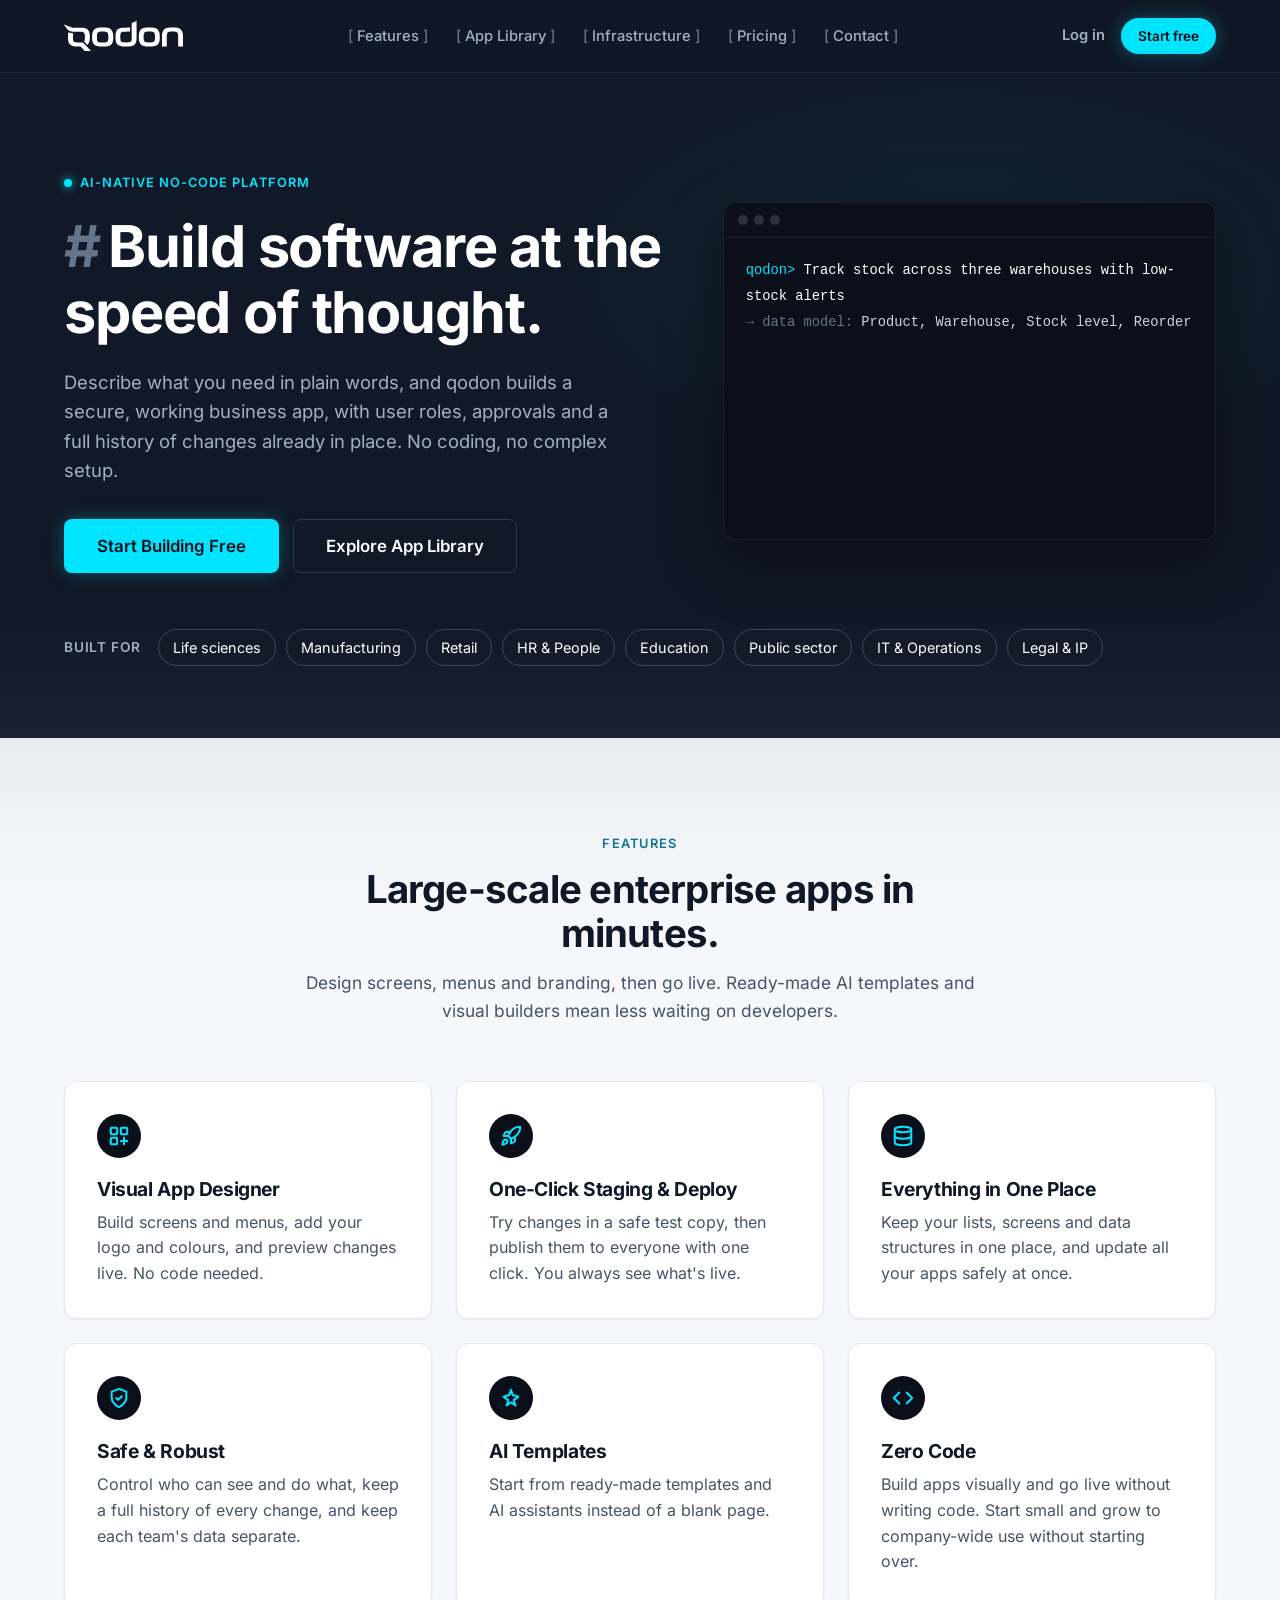
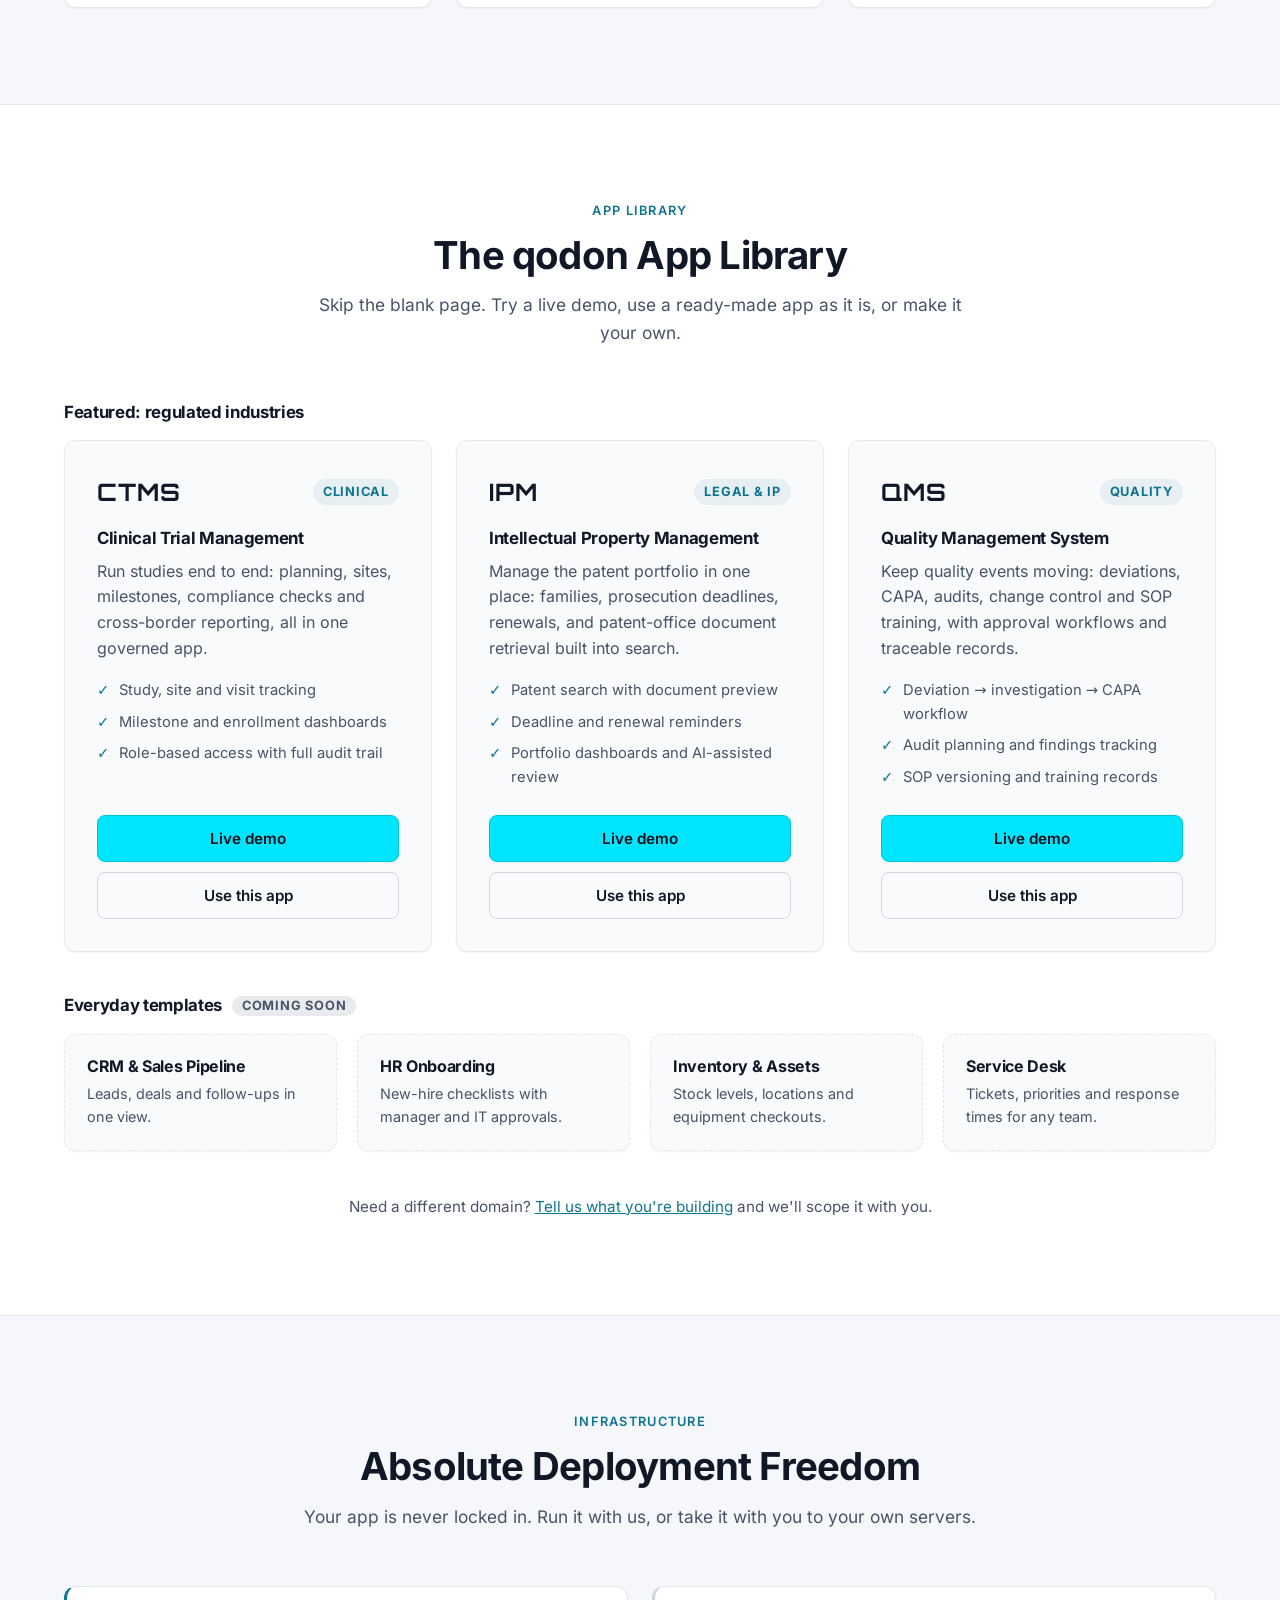
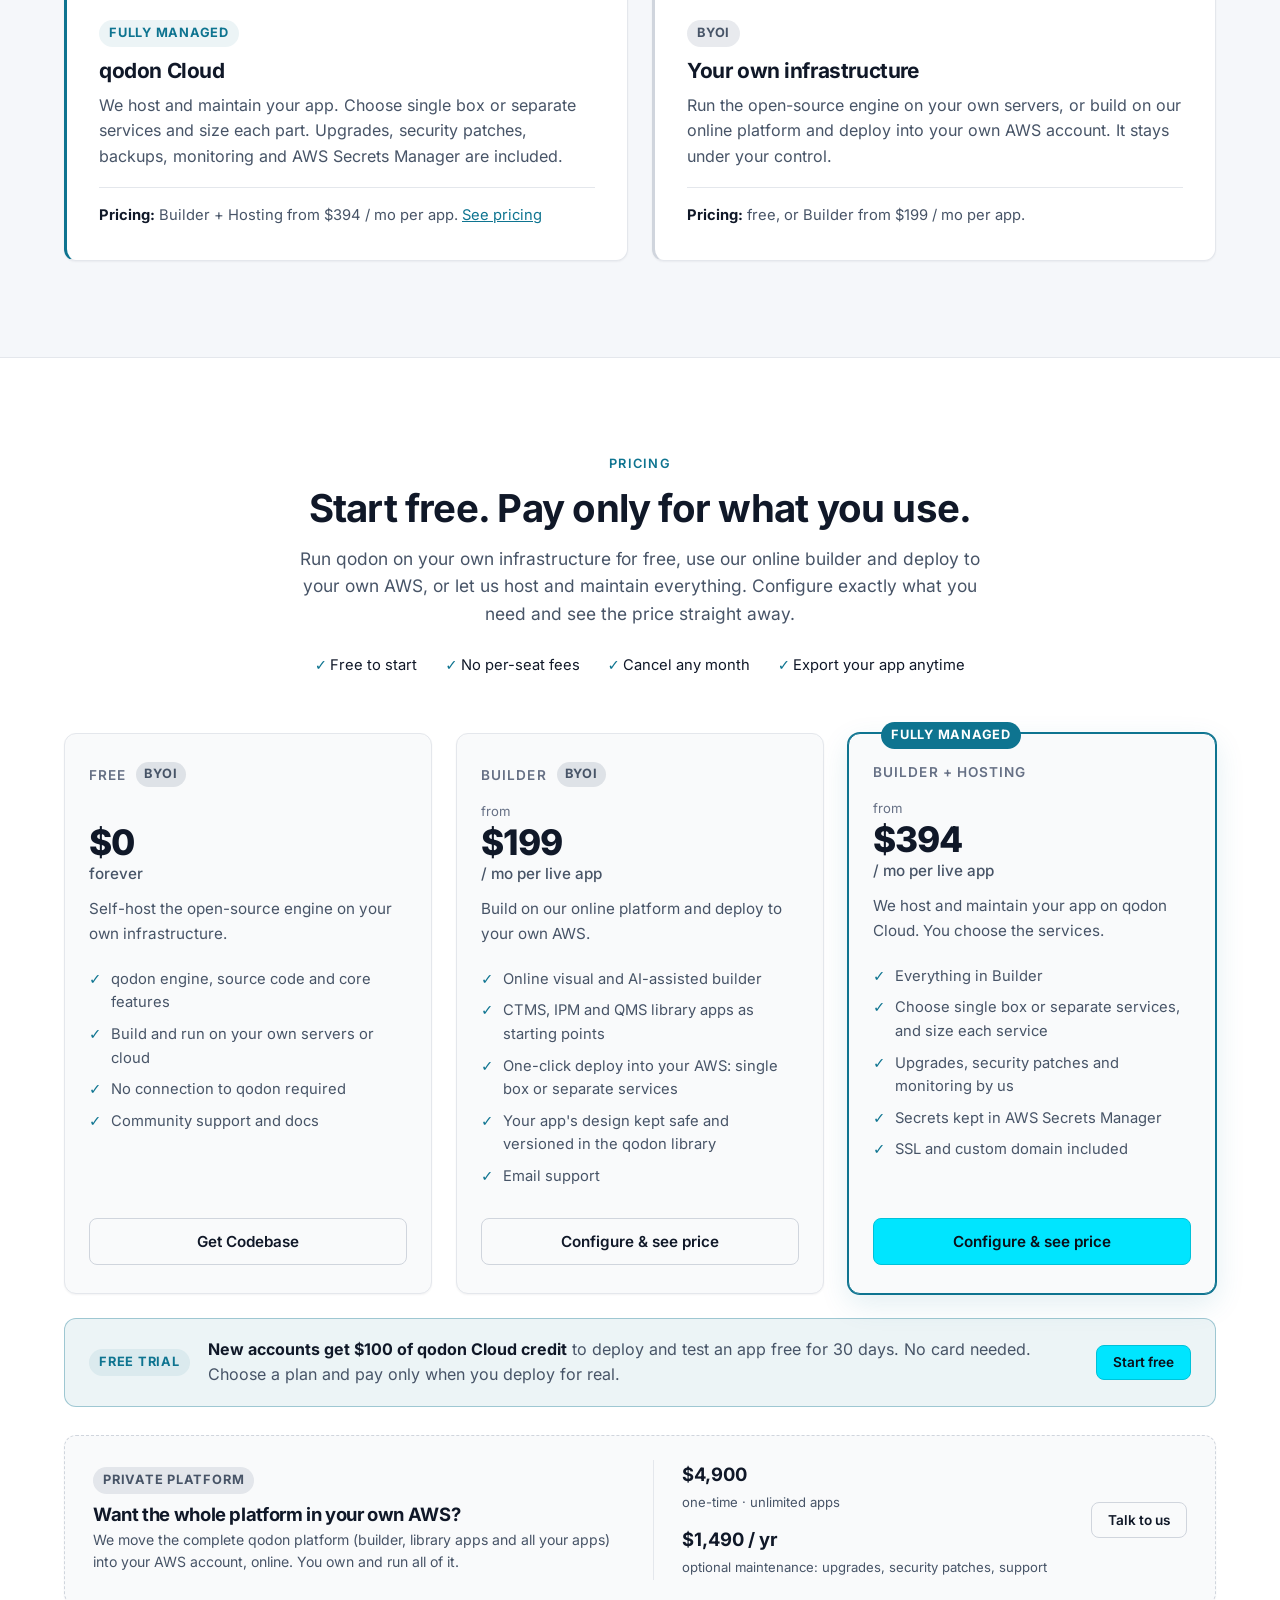
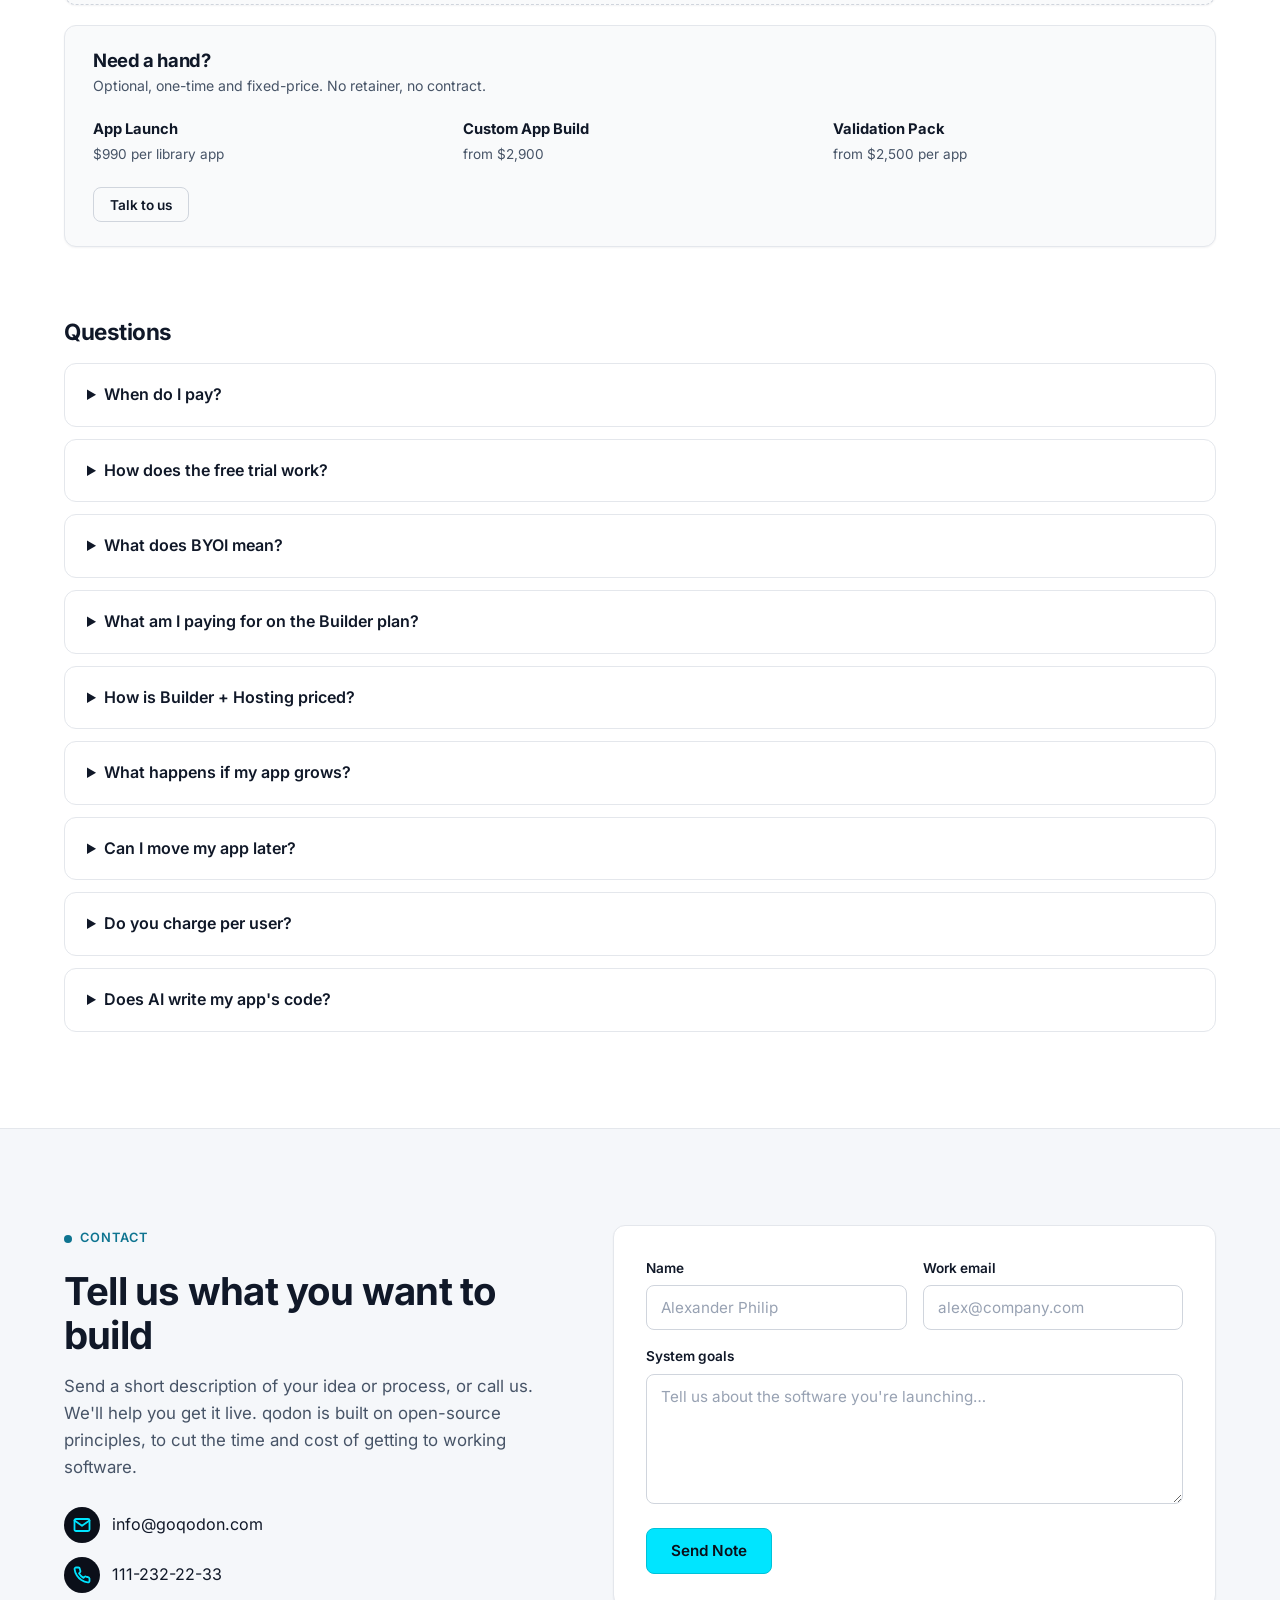
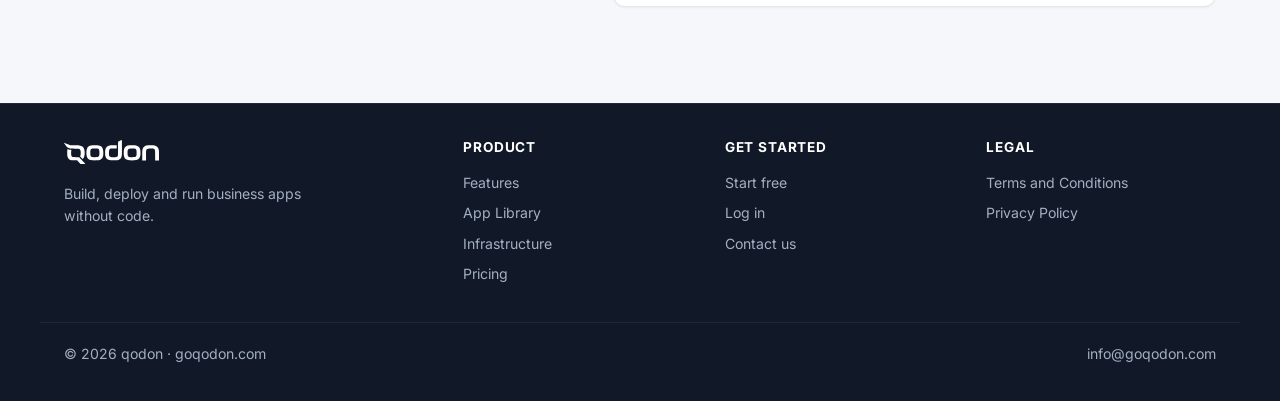
==== commit ceeee14c: "Add Orbitron font and Qodon logo SVG - Added new font file: orbitron-latin-2.woff2 - Introduced new " ====
--- a/index.html
+++ b/index.html
@@ -3,14 +3,14 @@
 <head>
   <meta charset="utf-8">
   <meta name="viewport" content="width=device-width, initial-scale=1.0">
-  <title>qodon | Build software at the speed of thought</title>
-  <meta name="description" content="qodon is the AI-native no-code engine that turns plain-language requirements into secure, governed enterprise applications. Start from the App Library: CTMS, IPM and QMS.">
+  <title>qodon | No-code platform to build and deploy business apps</title>
+  <meta name="description" content="Build business apps without code, with AI help when you want it. Start from ready-made apps such as clinical trials, IP and quality management, deploy to your own cloud or ours, and pay per app, not per seat.">
   <meta name="theme-color" content="#0B0F19">
   <link rel="icon" href="favicon.ico" sizes="32x32">
   <link rel="icon" type="image/svg+xml" href="images/brand/qodon-q-tile.svg">
   <link rel="apple-touch-icon" href="images/brand/apple-touch-icon.png">
   <meta property="og:title" content="qodon | Build software at the speed of thought">
-  <meta property="og:description" content="AI-native no-code platform and enterprise engine. Explore the App Library: CTMS, IPM, QMS.">
+  <meta property="og:description" content="Build business apps without code, deploy to your own cloud or ours, and pay per app, not per seat. Start free.">
   <meta property="og:type" content="website">
   <meta property="og:url" content="https://goqodon.com/">
   <!-- link preview card (LinkedIn, Slack, WhatsApp, Teams…). Must be an absolute URL. -->
@@ -21,10 +21,9 @@
   <meta property="og:site_name" content="qodon">
   <meta name="twitter:card" content="summary_large_image">
   <meta name="twitter:image" content="https://goqodon.com/images/brand/og-image.png">
-  <link rel="preconnect" href="https://fonts.googleapis.com">
-  <link rel="preconnect" href="https://fonts.gstatic.com" crossorigin>
-  <link rel="stylesheet" href="https://fonts.googleapis.com/css2?family=Inter:wght@400;500;600;700;800&family=Orbitron:wght@700&display=swap">
+  <link rel="stylesheet" href="fonts.css">
   <link rel="stylesheet" href="qodon.css">
+  <link rel="stylesheet" href="hybrid.css">
   <script type="application/ld+json">{
     "@context": "https://schema.org",
     "@type": "Organization",
@@ -32,8 +31,19 @@
     "url": "https://goqodon.com",
     "email": "info@goqodon.com"
   }</script>
+  <script type="application/ld+json">{
+    "@context": "https://schema.org",
+    "@type": "SoftwareApplication",
+    "name": "qodon",
+    "url": "https://goqodon.com",
+    "applicationCategory": "BusinessApplication",
+    "operatingSystem": "Web",
+    "description": "No-code platform to build, deploy and run business applications, with optional AI assistance.",
+    "offers": { "@type": "Offer", "price": "0", "priceCurrency": "USD", "description": "Free to start" }
+  }</script>
 </head>
 <body>
+  <a class="skip-link" href="#top">Skip to content</a>
 
   <!-- ===== Header ===== -->
   <header class="site-header">
@@ -65,7 +75,7 @@
         <div>
           <span class="eyebrow"><span class="dot"></span>AI-native no-code platform</span>
           <h1><span class="hash">#</span>Build software at the speed of thought.</h1>
-          <p class="lead">The AI-native development engine that turns plain-language requirements into secure, full-stack enterprise applications, with roles, audit trails and tenants already in place. No complex setup.</p>
+          <p class="lead">Describe what you need in plain words, and qodon builds a secure, working business app, with user roles, approvals and a full history of changes already in place. No coding, no complex setup.</p>
           <div class="hero-actions">
             <a data-link="signup" class="btn btn-neon btn-lg">Start Building Free</a>
             <a href="#library" class="btn btn-outline btn-lg">Explore App Library</a>
@@ -73,15 +83,24 @@
         </div>
         <div class="terminal" aria-hidden="true">
           <div class="terminal-bar"><span></span><span></span><span></span></div>
-          <div class="terminal-body">
-            <div><span class="p">qodon&gt;</span> <span class="w">Track study sites, milestones and monitoring visits with sponsor approvals</span></div>
-            <div class="m">→ modelling entities: Study, Site, Visit, Milestone</div>
-            <div class="m">→ generating pages, menus, workflows</div>
-            <div class="m">→ applying roles, audit trail, tenant isolation</div>
-            <div><span class="ok">✓ app ready</span> <span class="m">· staging tenant provisioned</span></div>
+          <div class="terminal-body" id="tBody">
+            <div><span class="p">qodon&gt;</span> <span class="w">Track stock across three warehouses with low-stock alerts</span></div>
+            <div><span class="m">→ data model:</span> <span class="v">Product, Warehouse, Stock level, Reorder</span></div>
+            <div><span class="m">→ screens:</span> <span class="v">Product list · Product form · Stock dashboard</span></div>
+            <div><span class="m">→ menu:</span> <span class="v">Inventory › Products, Warehouses, Reorders</span></div>
+            <div><span class="m">→ workflow:</span> <span class="v">Reorder: Draft → Approved → Ordered</span></div>
+            <div><span class="m">→ roles:</span> <span class="v">Store manager, Clerk · approvals on</span></div>
+            <div><span class="ok">✓ app ready</span> <span class="m">· test copy created</span></div>
             <div><span class="p">qodon&gt;</span> <span class="cursor"></span></div>
           </div>
         </div>
+      </div>
+      <div class="container industries" aria-label="Industries">
+        <span class="industries-label">Built for</span>
+        <ul>
+          <li>Life sciences</li><li>Manufacturing</li><li>Retail</li><li>HR &amp; People</li>
+          <li>Education</li><li>Public sector</li><li>IT &amp; Operations</li><li>Legal &amp; IP</li>
+        </ul>
       </div>
     </section>
 
@@ -91,38 +110,38 @@
         <div class="section-head">
           <span class="kicker">Features</span>
           <h2>Large-scale enterprise apps in minutes.</h2>
-          <p>Design pages, menus and branding, then ship. Reusable AI templates and visual builders cut the handoffs between design and engineering.</p>
+          <p>Design screens, menus and branding, then go live. Ready-made AI templates and visual builders mean less waiting on developers.</p>
         </div>
         <div class="grid-3">
           <div class="card">
             <div class="icon-badge"><svg viewBox="0 0 24 24" fill="none" stroke="currentColor" stroke-width="2.2" stroke-linecap="round" stroke-linejoin="round"><rect x="3" y="3" width="7" height="7" rx="1"/><rect x="14" y="3" width="7" height="7" rx="1"/><rect x="3" y="14" width="7" height="7" rx="1"/><path d="M14 17.5h7M17.5 14v7"/></svg></div>
             <h3>Visual App Designer</h3>
-            <p>Page and menu editor with branding controls and live preview. Build screens and publish without writing code.</p>
+            <p>Build screens and menus, add your logo and colours, and preview changes live. No code needed.</p>
           </div>
           <div class="card">
             <div class="icon-badge"><svg viewBox="0 0 24 24" fill="none" stroke="currentColor" stroke-width="2.2" stroke-linecap="round" stroke-linejoin="round"><path d="M4.5 16.5c-1.5 1.3-2 5-2 5s3.7-.5 5-2c.7-.8.7-2.1-.1-2.9a2.2 2.2 0 0 0-2.9-.1z"/><path d="M12 15l-3-3a22 22 0 0 1 2-3.9A12.9 12.9 0 0 1 22 2c0 2.7-.8 7.5-6 11a22.4 22.4 0 0 1-4 2z"/><path d="M9 12H4s.6-3 2-4c1.6-1.1 5 0 5 0M12 15v5s3-.6 4-2c1.1-1.6 0-5 0-5"/></svg></div>
             <h3>One-Click Staging &amp; Deploy</h3>
-            <p>Provision staging or production tenants and promote changes with a single action and clear deployment status.</p>
+            <p>Try changes in a safe test copy, then publish them to everyone with one click. You always see what's live.</p>
           </div>
           <div class="card">
             <div class="icon-badge"><svg viewBox="0 0 24 24" fill="none" stroke="currentColor" stroke-width="2.2" stroke-linecap="round" stroke-linejoin="round"><ellipse cx="12" cy="5" rx="9" ry="3"/><path d="M3 5v14c0 1.7 4 3 9 3s9-1.3 9-3V5"/><path d="M3 12c0 1.7 4 3 9 3s9-1.3 9-3"/></svg></div>
-            <h3>Central Content Hub</h3>
-            <p>Manage codelists, pages and dynamic entities centrally, then sync them to tenants with conflict-aware reconciliation.</p>
+            <h3>Everything in One Place</h3>
+            <p>Keep your lists, screens and data structures in one place, and update all your apps safely at once.</p>
           </div>
           <div class="card">
             <div class="icon-badge"><svg viewBox="0 0 24 24" fill="none" stroke="currentColor" stroke-width="2.2" stroke-linecap="round" stroke-linejoin="round"><path d="M12 22s8-4 8-10V5l-8-3-8 3v7c0 6 8 10 8 10z"/><path d="M9 12l2 2 4-4"/></svg></div>
             <h3>Safe &amp; Robust</h3>
-            <p>Enterprise controls come built in: RBAC, audit trails and tenant isolation.</p>
+            <p>Control who can see and do what, keep a full history of every change, and keep each team's data separate.</p>
           </div>
           <div class="card">
             <div class="icon-badge"><svg viewBox="0 0 24 24" fill="none" stroke="currentColor" stroke-width="2.2" stroke-linecap="round" stroke-linejoin="round"><path d="M12 3l1.9 5.8L20 10.7l-5 3.6 1.9 5.9L12 16.6l-4.9 3.6L9 14.3l-5-3.6 6.1-1.9z"/></svg></div>
             <h3>AI Templates</h3>
-            <p>Start from reusable AI templates and configurable AI agents instead of a blank canvas.</p>
+            <p>Start from ready-made templates and AI assistants instead of a blank page.</p>
           </div>
           <div class="card">
             <div class="icon-badge"><svg viewBox="0 0 24 24" fill="none" stroke="currentColor" stroke-width="2.2" stroke-linecap="round" stroke-linejoin="round"><path d="M16 18l6-6-6-6M8 6l-6 6 6 6"/></svg></div>
             <h3>Zero Code</h3>
-            <p>Design apps visually and publish production-ready software. Pilots scale into governed production without rewrites.</p>
+            <p>Build apps visually and go live without writing code. Start small and grow to company-wide use without starting over.</p>
           </div>
         </div>
       </div>
@@ -134,8 +153,9 @@
         <div class="section-head">
           <span class="kicker">App Library</span>
           <h2>The qodon App Library</h2>
-          <p>Skip the blank canvas. Try a live demo, deploy a pre-configured app as it is, or use it as the starting template for your own.</p>
-        </div>
+          <p>Skip the blank page. Try a live demo, use a ready-made app as it is, or make it your own.</p>
+        </div>
+        <h3 class="lib-group">Featured: regulated industries</h3>
         <div class="grid-3">
 
           <!-- CTMS -->
@@ -187,6 +207,13 @@
           </article>
 
         </div>
+        <h3 class="lib-group">Everyday templates <span class="tag tag-slate">Coming soon</span></h3>
+        <div class="grid-4 everyday">
+          <article class="card"><h4>CRM &amp; Sales Pipeline</h4><p>Leads, deals and follow-ups in one view.</p></article>
+          <article class="card"><h4>HR Onboarding</h4><p>New-hire checklists with manager and IT approvals.</p></article>
+          <article class="card"><h4>Inventory &amp; Assets</h4><p>Stock levels, locations and equipment checkouts.</p></article>
+          <article class="card"><h4>Service Desk</h4><p>Tickets, priorities and response times for any team.</p></article>
+        </div>
         <p class="library-note">Need a different domain? <a href="#contact">Tell us what you're building</a> and we'll scope it with you.</p>
       </div>
     </section>
@@ -197,7 +224,7 @@
         <div class="section-head">
           <span class="kicker">Infrastructure</span>
           <h2>Absolute Deployment Freedom</h2>
-          <p>The layer that generates your app stays fully separate from the application it produces. Run it with us, or take it with you.</p>
+          <p>Your app is never locked in. Run it with us, or take it with you to your own servers.</p>
         </div>
         <div class="deploy-split">
           <div class="card deploy-box active">
@@ -350,6 +377,10 @@
             <summary>Do you charge per user?</summary>
             <p>No. Pricing is per app and the services it uses. Your whole team can use it.</p>
           </details>
+          <details>
+            <summary>Does AI write my app's code?</summary>
+            <p>No. AI only helps draft your app's configuration (data models, screens, menus and workflows) from qodon's own building blocks. You see what it proposes before anything is created, everything arrives as a draft you can review and change, and your app runs on the same qodon engine as every other app. There's no generated code to maintain or debug, and you can build everything yourself without AI if you prefer.</p>
+          </details>
         </div>
       </div>
     </section>
@@ -359,8 +390,8 @@
       <div class="container contact-grid">
         <div class="contact-info">
           <span class="eyebrow"><span class="dot"></span>Contact</span>
-          <h2>Moving a prototype into production?</h2>
-          <p>Send our engineering desk a short description of what you're building, or call us for priority help. qodon is built and maintained by CodonDeep, on open-source principles, to cut the time and cost of getting to live software.</p>
+          <h2>Tell us what you want to build</h2>
+          <p>Send a short description of your idea or process, or call us. We'll help you get it live. qodon is built on open-source principles, to cut the time and cost of getting to working software.</p>
           <a class="contact-line" href="mailto:info@goqodon.com">
             <span class="icon-badge"><svg viewBox="0 0 24 24" fill="none" stroke="currentColor" stroke-width="2.4" stroke-linecap="round" stroke-linejoin="round"><rect x="2" y="4" width="20" height="16" rx="2"/><path d="M22 6l-10 7L2 6"/></svg></span>
             info@goqodon.com
@@ -470,23 +501,42 @@
 
   <!-- ===== Footer ===== -->
   <footer class="site-footer">
-    <div class="container footer-wrap">
-      <a href="#top" class="wordmark"><img src="images/brand/qodon-wordmark.svg" alt="qodon"></a>
-      <ul class="footer-links">
-        <li><a href="#library">App Library</a></li>
+    <div class="container footer-grid">
+      <div class="footer-brand">
+        <a href="#top" class="wordmark"><img src="images/brand/qodon-wordmark.svg" alt="qodon"></a>
+        <p>Build, deploy and run business apps without code.</p>
+      </div>
+      <nav class="footer-col" aria-label="Product">
+        <h4>Product</h4>
+        <a href="#features">Features</a>
+        <a href="#library">App Library</a>
+        <a href="#deployment">Infrastructure</a>
+        <a href="#pricing">Pricing</a>
+      </nav>
+      <nav class="footer-col" aria-label="Get started">
+        <h4>Get started</h4>
+        <a data-link="signup">Start free</a>
+        <a data-link="login">Log in</a>
+        <a href="#contact">Contact us</a>
+      </nav>
+      <nav class="footer-col" aria-label="Legal">
+        <h4>Legal</h4>
         <!-- TODO: legal pages -->
-        <li><a href="#">Terms and Conditions</a></li>
-        <li><a href="#">Privacy Policy</a></li>
-      </ul>
-      <span>© 2026 CodonDeep · goqodon.com</span>
+        <a href="#">Terms and Conditions</a>
+        <a href="#">Privacy Policy</a>
+      </nav>
+    </div>
+    <div class="container footer-bottom">
+      <span>© 2026 qodon · goqodon.com</span>
+      <a href="mailto:info@goqodon.com">info@goqodon.com</a>
     </div>
   </footer>
 
   <script>
     // ---- platform links: fill these in when the platform pages exist. Empty = not live yet. ----
     var LINKS = {
-      login: '',                         // e.g. https://app.goqodon.com/login
-      signup: '',                        // e.g. https://app.goqodon.com/signup
+      login: '',                         // e.g. https://platform.goqodon.com/login
+      signup: '',                        // e.g. https://console.goqodon.com/signup
       codebase: '',                      // open-source engine download / repository
       demo: { ctms: '', ipm: '', qms: '' }
     };
@@ -512,6 +562,61 @@
       var a = e.target.closest('a[aria-disabled="true"]');
       if (a) e.preventDefault();
     });
+
+    // hero panel: types a request, then shows each build step; cycles through industries.
+    // The panel's height is fixed to the tallest example, so nothing below it moves.
+    (function () {
+      var EX = [
+        { p: 'Track stock across three warehouses with low-stock alerts', s: [['data model', 'Product, Warehouse, Stock level, Reorder'], ['screens', 'Product list · Product form · Stock dashboard'], ['menu', 'Inventory › Products, Warehouses, Reorders'], ['workflow', 'Reorder: Draft → Approved → Ordered'], ['roles', 'Store manager, Clerk · approvals on']] },
+        { p: 'Onboard new hires with manager and IT approvals', s: [['data model', 'Employee, Onboarding task, Approval, Equipment'], ['screens', 'New hires · Onboarding checklist · HR dashboard'], ['menu', 'People › New hires, Tasks, Equipment'], ['workflow', 'Task: Open → Done → Verified'], ['roles', 'HR, Manager, IT · approvals on']] },
+        { p: 'Log customer tickets with priorities and response times', s: [['data model', 'Ticket, Customer, Agent, Response target'], ['screens', 'Ticket queue · Ticket form · Service dashboard'], ['menu', 'Support › Tickets, Customers, Agents'], ['workflow', 'Ticket: New → In progress → Resolved'], ['roles', 'Agent, Team lead · response alerts on']] },
+        { p: 'Manage student enrolments, courses and fees', s: [['data model', 'Student, Course, Enrolment, Payment'], ['screens', 'Students · Enrolment form · Fees dashboard'], ['menu', 'Admissions › Students, Courses, Fees'], ['workflow', 'Enrolment: Applied → Accepted → Enrolled'], ['roles', 'Registrar, Finance · approvals on']] },
+        { p: 'Track study sites, milestones and monitoring visits', s: [['data model', 'Study, Site, Visit, Milestone'], ['screens', 'Studies · Visit form · Study dashboard'], ['menu', 'Trials › Studies, Sites, Visits'], ['workflow', 'Visit: Planned → Done → Verified'], ['roles', 'Study manager, Monitor · audit trail on']] }
+      ];
+      var body = document.getElementById('tBody');
+      if (!body) return;
+      function esc(t) { return t.replace(/&/g, '&amp;').replace(/</g, '&lt;').replace(/>/g, '&gt;'); }
+      function step(k, v) { return '<div><span class="m">\u2192 ' + k + ':</span> <span class="v">' + esc(v) + '</span></div>'; }
+      var DONE = '<div><span class="ok">\u2713 app ready</span> <span class="m">\u00b7 test copy created</span></div>';
+      var IDLE = '<div><span class="p">qodon&gt;</span> <span class="cursor"></span></div>';
+      function full(ex) {
+        return '<div><span class="p">qodon&gt;</span> <span class="w">' + esc(ex.p) + '</span></div>' +
+          ex.s.map(function (x) { return step(x[0], x[1]); }).join('') + DONE + IDLE;
+      }
+      function fit() {
+        body.style.minHeight = '';
+        var max = 0;
+        EX.forEach(function (ex) { body.innerHTML = full(ex); max = Math.max(max, body.offsetHeight); });
+        body.style.minHeight = max + 'px';
+      }
+      var reduce = window.matchMedia && window.matchMedia('(prefers-reduced-motion: reduce)').matches;
+      fit();
+      if (reduce) { body.innerHTML = full(EX[0]); return; }
+      var i = 0, timer;
+      function run(ex) {
+        body.innerHTML = '<div><span class="p">qodon&gt;</span> <span class="w"></span><span class="cursor"></span></div>';
+        var typed = body.querySelector('.w'), c = 0;
+        (function type() {
+          if (c <= ex.p.length) { typed.textContent = ex.p.slice(0, c++); timer = setTimeout(type, 28); return; }
+          body.querySelector('.cursor').remove();
+          (function next(k) {
+            timer = setTimeout(function () {
+              if (k < ex.s.length) { body.insertAdjacentHTML('beforeend', step(ex.s[k][0], ex.s[k][1])); next(k + 1); }
+              else {
+                body.insertAdjacentHTML('beforeend', DONE + IDLE);
+                timer = setTimeout(function () { i = (i + 1) % EX.length; run(EX[i]); }, 3200);
+              }
+            }, 520);
+          })(0);
+        })();
+      }
+      run(EX[0]);
+      var rt;
+      window.addEventListener('resize', function () {
+        clearTimeout(rt);
+        rt = setTimeout(function () { clearTimeout(timer); fit(); run(EX[i]); }, 250);
+      });
+    })();
 
     // mobile menu
     (function () {
--- a/fonts.css
+++ b/fonts.css
@@ -0,0 +1,100 @@
+/* Self-hosted Inter and Orbitron (SIL Open Font License), Latin and Latin Extended subsets. */
+/* latin-ext */
+@font-face {
+  font-family: 'Inter';
+  font-style: normal;
+  font-weight: 400;
+  font-display: swap;
+  src: url(fonts/inter-latin-ext-0.woff2) format('woff2');
+  unicode-range: U+0100-02BA, U+02BD-02C5, U+02C7-02CC, U+02CE-02D7, U+02DD-02FF, U+0304, U+0308, U+0329, U+1D00-1DBF, U+1E00-1E9F, U+1EF2-1EFF, U+2020, U+20A0-20AB, U+20AD-20C0, U+2113, U+2C60-2C7F, U+A720-A7FF;
+}
+/* latin */
+@font-face {
+  font-family: 'Inter';
+  font-style: normal;
+  font-weight: 400;
+  font-display: swap;
+  src: url(fonts/inter-latin-1.woff2) format('woff2');
+  unicode-range: U+0000-00FF, U+0131, U+0152-0153, U+02BB-02BC, U+02C6, U+02DA, U+02DC, U+0304, U+0308, U+0329, U+2000-206F, U+20AC, U+2122, U+2191, U+2193, U+2212, U+2215, U+FEFF, U+FFFD;
+}
+/* latin-ext */
+@font-face {
+  font-family: 'Inter';
+  font-style: normal;
+  font-weight: 500;
+  font-display: swap;
+  src: url(fonts/inter-latin-ext-0.woff2) format('woff2');
+  unicode-range: U+0100-02BA, U+02BD-02C5, U+02C7-02CC, U+02CE-02D7, U+02DD-02FF, U+0304, U+0308, U+0329, U+1D00-1DBF, U+1E00-1E9F, U+1EF2-1EFF, U+2020, U+20A0-20AB, U+20AD-20C0, U+2113, U+2C60-2C7F, U+A720-A7FF;
+}
+/* latin */
+@font-face {
+  font-family: 'Inter';
+  font-style: normal;
+  font-weight: 500;
+  font-display: swap;
+  src: url(fonts/inter-latin-1.woff2) format('woff2');
+  unicode-range: U+0000-00FF, U+0131, U+0152-0153, U+02BB-02BC, U+02C6, U+02DA, U+02DC, U+0304, U+0308, U+0329, U+2000-206F, U+20AC, U+2122, U+2191, U+2193, U+2212, U+2215, U+FEFF, U+FFFD;
+}
+/* latin-ext */
+@font-face {
+  font-family: 'Inter';
+  font-style: normal;
+  font-weight: 600;
+  font-display: swap;
+  src: url(fonts/inter-latin-ext-0.woff2) format('woff2');
+  unicode-range: U+0100-02BA, U+02BD-02C5, U+02C7-02CC, U+02CE-02D7, U+02DD-02FF, U+0304, U+0308, U+0329, U+1D00-1DBF, U+1E00-1E9F, U+1EF2-1EFF, U+2020, U+20A0-20AB, U+20AD-20C0, U+2113, U+2C60-2C7F, U+A720-A7FF;
+}
+/* latin */
+@font-face {
+  font-family: 'Inter';
+  font-style: normal;
+  font-weight: 600;
+  font-display: swap;
+  src: url(fonts/inter-latin-1.woff2) format('woff2');
+  unicode-range: U+0000-00FF, U+0131, U+0152-0153, U+02BB-02BC, U+02C6, U+02DA, U+02DC, U+0304, U+0308, U+0329, U+2000-206F, U+20AC, U+2122, U+2191, U+2193, U+2212, U+2215, U+FEFF, U+FFFD;
+}
+/* latin-ext */
+@font-face {
+  font-family: 'Inter';
+  font-style: normal;
+  font-weight: 700;
+  font-display: swap;
+  src: url(fonts/inter-latin-ext-0.woff2) format('woff2');
+  unicode-range: U+0100-02BA, U+02BD-02C5, U+02C7-02CC, U+02CE-02D7, U+02DD-02FF, U+0304, U+0308, U+0329, U+1D00-1DBF, U+1E00-1E9F, U+1EF2-1EFF, U+2020, U+20A0-20AB, U+20AD-20C0, U+2113, U+2C60-2C7F, U+A720-A7FF;
+}
+/* latin */
+@font-face {
+  font-family: 'Inter';
+  font-style: normal;
+  font-weight: 700;
+  font-display: swap;
+  src: url(fonts/inter-latin-1.woff2) format('woff2');
+  unicode-range: U+0000-00FF, U+0131, U+0152-0153, U+02BB-02BC, U+02C6, U+02DA, U+02DC, U+0304, U+0308, U+0329, U+2000-206F, U+20AC, U+2122, U+2191, U+2193, U+2212, U+2215, U+FEFF, U+FFFD;
+}
+/* latin-ext */
+@font-face {
+  font-family: 'Inter';
+  font-style: normal;
+  font-weight: 800;
+  font-display: swap;
+  src: url(fonts/inter-latin-ext-0.woff2) format('woff2');
+  unicode-range: U+0100-02BA, U+02BD-02C5, U+02C7-02CC, U+02CE-02D7, U+02DD-02FF, U+0304, U+0308, U+0329, U+1D00-1DBF, U+1E00-1E9F, U+1EF2-1EFF, U+2020, U+20A0-20AB, U+20AD-20C0, U+2113, U+2C60-2C7F, U+A720-A7FF;
+}
+/* latin */
+@font-face {
+  font-family: 'Inter';
+  font-style: normal;
+  font-weight: 800;
+  font-display: swap;
+  src: url(fonts/inter-latin-1.woff2) format('woff2');
+  unicode-range: U+0000-00FF, U+0131, U+0152-0153, U+02BB-02BC, U+02C6, U+02DA, U+02DC, U+0304, U+0308, U+0329, U+2000-206F, U+20AC, U+2122, U+2191, U+2193, U+2212, U+2215, U+FEFF, U+FFFD;
+}
+/* latin */
+@font-face {
+  font-family: 'Orbitron';
+  font-style: normal;
+  font-weight: 700;
+  font-display: swap;
+  src: url(fonts/orbitron-latin-2.woff2) format('woff2');
+  unicode-range: U+0000-00FF, U+0131, U+0152-0153, U+02BB-02BC, U+02C6, U+02DA, U+02DC, U+0304, U+0308, U+0329, U+2000-206F, U+20AC, U+2122, U+2191, U+2193, U+2212, U+2215, U+FEFF, U+FFFD;
+}
--- a/qodon.css
+++ b/qodon.css
@@ -3,9 +3,9 @@
   --bg: #0B0F19;            /* Deep Space Gray */
   --surface: #121A2A;
   --surface-2: #161F30;
-  --neon: #00FF66;          /* Electric Cyber Neon */
-  --neon-soft: rgba(0, 255, 102, 0.12);
-  --neon-glow: rgba(0, 255, 102, 0.28);
+  --neon: #00E5FF;          /* Electric cyan (primary accent) */
+  --neon-soft: rgba(0, 229, 255, 0.12);
+  --neon-glow: rgba(0, 229, 255, 0.28);
   --white: #FFFFFF;         /* Stark White */
   --slate: #64748B;         /* Muted Steel Slate */
   --text: #A3B0C2;          /* body copy: slate lifted for contrast on dark */
@@ -13,12 +13,19 @@
   --line-strong: rgba(100, 116, 139, 0.35);
   --radius: 12px;
   --max: 1200px;
-  /* For white / light backgrounds (emails, PDFs, docs, light UI). Neon #00FF66 is for dark
-     backgrounds only: on white it's ~1.35:1 contrast. #007F35 is ~5:1 on white. */
-  --green-on-light: #007F35;
+  /* For white / light backgrounds (emails, PDFs, docs, light UI). Neon cyan #00E5FF is for dark
+     backgrounds only: on white it's ~1.5:1 contrast. Teal #0E7490 is ~5:1 on white. */
+  --accent-on-light: #0E7490;
+  --green-on-light: #0E7490;    /* legacy name, same value as --accent-on-light */
+  /* Secondary colours with fixed roles (app-library industries, charts, campaigns); never the main accent. */
+  --accent-lime: #C6FF00;
+  --accent-lime-on-light: #4D7C0F;
+  --accent-violet: #9D8CFF;
+  --accent-violet-on-light: #5B3FD9;
   --ink: #0B0F19;
-  /* Status colours: functional only (limit warnings, trial ending, errors), never decoration.
-     Green (--neon / --green-on-light) doubles as success. */
+  /* Status colours: functional only (success, limit warnings, trial ending, errors), never decoration. */
+  --success: #3DDC84;           /* on dark */
+  --success-on-light: #067647;
   --warning: #FFB020;           /* on dark */
   --danger: #FF5C5C;            /* on dark */
   --warning-on-light: #B45309;
@@ -54,7 +61,7 @@
   transition: transform .15s ease, box-shadow .15s ease, background .15s ease, border-color .15s ease;
 }
 .btn-neon { background: var(--neon); color: var(--bg); box-shadow: 0 0 18px var(--neon-glow); }
-.btn-neon:hover { transform: translateY(-2px); box-shadow: 0 0 28px rgba(0, 255, 102, 0.45); }
+.btn-neon:hover { transform: translateY(-2px); box-shadow: 0 0 28px rgba(0, 229, 255, 0.45); }
 .btn-outline { border-color: var(--line-strong); color: var(--white); background: transparent; }
 .btn-outline:hover { border-color: var(--white); background: rgba(255, 255, 255, 0.04); }
 .btn-neon-outline { border-color: var(--neon); color: var(--neon); background: transparent; }
@@ -94,7 +101,7 @@
 .hero { padding: 96px 0 72px; position: relative; }
 .hero::before {
   content: ''; position: absolute; inset: 0; pointer-events: none;
-  background: radial-gradient(600px 300px at 75% 30%, rgba(0, 255, 102, 0.08), transparent 70%);
+  background: radial-gradient(600px 300px at 75% 30%, rgba(0, 229, 255, 0.08), transparent 70%);
 }
 .hero-grid { display: grid; grid-template-columns: 1.1fr 0.9fr; gap: 56px; align-items: center; position: relative; }
 .eyebrow {
@@ -152,7 +159,7 @@
   content: ''; position: absolute; left: 0; right: 0; top: 0; height: 2px;
   background: linear-gradient(90deg, transparent, var(--neon), transparent); opacity: 0; transition: opacity .2s ease;
 }
-.app-card:hover { transform: translateY(-3px); border-color: rgba(0, 255, 102, 0.35); }
+.app-card:hover { transform: translateY(-3px); border-color: rgba(0, 229, 255, 0.35); }
 .app-card:hover::after { opacity: 1; }
 .app-top { display: flex; align-items: center; justify-content: space-between; margin-bottom: 18px; }
 .app-code { font-family: 'Orbitron', sans-serif; font-weight: 700; font-size: 1.5rem; color: var(--white); letter-spacing: 0.04em; }
@@ -183,7 +190,7 @@
 
 /* ---------- pricing ---------- */
 .price-card { display: flex; flex-direction: column; }
-.price-card.featured { border-color: var(--neon); box-shadow: 0 0 0 1px var(--neon), 0 0 40px rgba(0, 255, 102, 0.12); position: relative; }
+.price-card.featured { border-color: var(--neon); box-shadow: 0 0 0 1px var(--neon), 0 0 40px rgba(0, 229, 255, 0.12); position: relative; }
 .price-card.featured .tag { position: absolute; top: -12px; left: 32px; background: var(--neon); color: var(--bg); }
 .price-name { font-size: 0.85rem; font-weight: 600; letter-spacing: 0.08em; text-transform: uppercase; color: var(--slate); margin-bottom: 14px; }
 .price { font-size: 2.6rem; font-weight: 800; color: var(--white); letter-spacing: -0.03em; line-height: 1; }
@@ -219,6 +226,15 @@
 .footer-links { display: flex; gap: 22px; list-style: none; }
 .footer-links a { color: var(--text); text-decoration: none; }
 .footer-links a:hover { color: var(--white); }
+.footer-grid { display: grid; grid-template-columns: 1.6fr 1fr 1fr 1fr; gap: 32px; }
+.footer-brand p { margin-top: 12px; max-width: 280px; }
+.footer-col h4 { color: var(--white); font-size: 0.85rem; letter-spacing: 0.06em; text-transform: uppercase; margin-bottom: 12px; }
+.footer-col a { display: block; color: var(--text); text-decoration: none; padding: 4px 0; cursor: pointer; }
+.footer-col a:hover { color: var(--white); }
+.footer-bottom { display: flex; justify-content: space-between; gap: 16px; flex-wrap: wrap; margin-top: 32px; padding-top: 20px; border-top: 1px solid var(--line); }
+.footer-bottom a { color: var(--text); text-decoration: none; }
+.footer-bottom a:hover { color: var(--white); }
+@media (max-width: 760px) { .footer-grid { grid-template-columns: 1fr 1fr; } .footer-brand { grid-column: 1 / -1; } }
 
 /* ---------- responsive ---------- */
 @media (max-width: 1080px) {
@@ -277,7 +293,7 @@
   .services-list span { font-size: 0.85rem; }
   .services .btn { justify-self: start; }
 
-  .trial { margin-top: 24px; display: flex; align-items: center; gap: 18px; flex-wrap: wrap; padding: 18px 24px; border: 1px solid rgba(0, 255, 102, 0.35); border-radius: var(--radius); background: var(--neon-soft); }
+  .trial { margin-top: 24px; display: flex; align-items: center; gap: 18px; flex-wrap: wrap; padding: 18px 24px; border: 1px solid rgba(0, 229, 255, 0.35); border-radius: var(--radius); background: var(--neon-soft); }
   .trial p { flex: 1; min-width: 260px; color: var(--text); }
   .trial b { color: var(--white); }
   .cfg-est { font-size: 0.78rem; color: var(--slate); margin-bottom: 8px; }
--- a/hybrid.css
+++ b/hybrid.css
@@ -0,0 +1,108 @@
+/* qodon hybrid theme (preview): dark header, hero and footer; light content sections.
+   Loaded after qodon.css. The light sections re-map the theme variables, so every component
+   inside them switches automatically; the overrides below cover the few that need it. */
+
+/* ---------- softer dark for large areas (brand #0B0F19 stays for logo, icon tile, details) ---------- */
+body { background: #111827; }
+.site-header { background: rgba(17, 24, 39, 0.86); }
+.terminal { background: #0B0F19; }                 /* deeper than the page now, so it still stands out */
+
+/* ease the hero's bottom edge into the first light section */
+.hero::after {
+  content: ''; position: absolute; left: 0; right: 0; bottom: 0; height: 120px; pointer-events: none;
+  background: linear-gradient(to bottom, rgba(26, 34, 51, 0), #1A2233);
+}
+.hero-grid { z-index: 1; }
+
+/* ---------- light sections ---------- */
+#features, #library, #deployment, #pricing, #contact {
+  --surface: #FFFFFF;
+  --surface-2: #FFFFFF;
+  --neon: #0E7490;                        /* deeper green: ~5:1 on white */
+  --neon-soft: rgba(14, 116, 144, 0.08);
+  --neon-glow: rgba(14, 116, 144, 0.15);
+  --white: #101828;                       /* "white" is the heading colour; dark slate on light */
+  --text: #475467;
+  --slate: #667085;
+  --line: #E4E7EC;
+  --line-strong: #D0D5DD;
+  background: #F5F7FA;
+  border-top: 1px solid #E4E7EC;
+  color: var(--text);                     /* body sets its colour once for the dark page; re-apply here */
+}
+#library, #pricing { background: #FFFFFF; }
+#features { border-top: 0; background: linear-gradient(to bottom, #E9EDF2 0, #F5F7FA 160px); }
+
+/* cards: white with a soft shadow instead of a dark surface */
+#features .card, #library .card, #deployment .card, #pricing .card, #contact .card {
+  box-shadow: 0 1px 2px rgba(16, 24, 40, 0.05);
+}
+#library .card, #pricing .card { background: #F9FAFB; }
+#features .card:hover, #library .card:hover, #pricing .card:hover { box-shadow: 0 6px 16px rgba(16, 24, 40, 0.08); }
+
+/* buttons keep the signature neon, without the glow (it reads as blur on white) */
+#features .btn-neon, #library .btn-neon, #deployment .btn-neon, #pricing .btn-neon, #contact .btn-neon {
+  background: #00E5FF; color: #0B0F19; box-shadow: none; border-color: #00C2D9;
+}
+#library .btn-neon:hover, #pricing .btn-neon:hover, #contact .btn-neon:hover { box-shadow: 0 4px 12px rgba(0, 150, 180, 0.25); }
+#library .btn-outline:hover, #pricing .btn-outline:hover { background: #FFFFFF; }
+
+/* icon badges: dark tile with a neon icon, like the favicon */
+#features .icon-badge, #contact .icon-badge { background: #0B0F19; color: #00E5FF; box-shadow: none; }
+
+/* contact form fields on light */
+#contact .form input, #contact .form textarea { background: #FFFFFF; color: #101828; border-color: #D0D5DD; }
+#contact .form input::placeholder, #contact .form textarea::placeholder { color: #98A2B3; }
+#contact .eyebrow .dot { box-shadow: none; }
+
+/* solid badge on the highlighted card */
+#pricing .price-card.featured .tag { background: #0E7490; color: #FFFFFF; }
+#pricing .price-card.featured { box-shadow: 0 0 0 1px #0E7490, 0 10px 30px rgba(14, 116, 144, 0.12); }
+
+/* free trial bar */
+#pricing .trial { border-color: rgba(14, 116, 144, 0.35); }
+
+/* ---------- inclusive additions ---------- */
+/* industry strip under the hero */
+.industries { position: relative; z-index: 1; display: flex; align-items: center; gap: 14px 18px; flex-wrap: wrap; margin-top: 56px; }
+.industries-label { color: #A3B0C2; font-size: 0.85rem; font-weight: 600; letter-spacing: 0.06em; text-transform: uppercase; }
+.industries ul { list-style: none; display: flex; flex-wrap: wrap; gap: 10px; }
+.industries li { color: #FFFFFF; font-size: 0.9rem; padding: 6px 14px; border: 1px solid rgba(163, 176, 194, 0.3); border-radius: 999px; }
+
+/* app library groups */
+.lib-group { font-size: 1.05rem; margin: 0 0 18px; display: flex; align-items: center; gap: 10px; }
+.lib-group + .grid-3, .lib-group + .grid-4 { margin-bottom: 44px; }
+.grid-4 { display: grid; grid-template-columns: repeat(4, 1fr); gap: 20px; }
+.everyday .card { padding: 22px; background: #FFFFFF; border-style: dashed; }
+.everyday h4 { color: var(--white); font-size: 1rem; margin-bottom: 6px; }
+.everyday p { font-size: 0.9rem; }
+@media (max-width: 960px) { .grid-4 { grid-template-columns: repeat(2, 1fr); } }
+@media (max-width: 560px) { .grid-4 { grid-template-columns: 1fr; } .industries { margin-top: 40px; } }
+
+/* skip link: hidden until focused with the keyboard */
+.skip-link { position: absolute; left: 16px; top: -60px; z-index: 300; background: #00E5FF; color: #0B0F19; font-weight: 700; padding: 10px 16px; border-radius: 8px; text-decoration: none; }
+.skip-link:focus { top: 12px; }
+
+/* clear keyboard focus */
+:focus-visible { outline: 3px solid #00E5FF; outline-offset: 3px; border-radius: 6px; }
+#features :focus-visible, #library :focus-visible, #deployment :focus-visible, #pricing :focus-visible, #contact :focus-visible { outline-color: #0E7490; }
+
+/* respect "reduce motion" */
+@media (prefers-reduced-motion: reduce) {
+  html { scroll-behavior: auto; }
+  .cursor { animation: none; }
+  *, *::before, *::after { transition: none !important; }
+}
+
+/* smallest text at least ~13px */
+.tag, .byoi { font-size: 0.8rem; }
+.price-pre, .cfg-est, .cfg-row .help { font-size: 0.82rem; }
+.cfg-note { font-size: 0.84rem; }
+
+/* hero panel: full build flow, fixed height so nothing below it moves */
+.terminal-body { overflow: hidden; }
+.terminal-body .v { color: #D0D5DD; }
+
+/* preview banner (not part of the design) */
+.preview-banner { background: #FFF4D6; color: #7A5200; font: 600 0.88rem Inter, sans-serif; text-align: center; padding: 10px 16px; }
+.preview-banner a { color: #7A5200; }
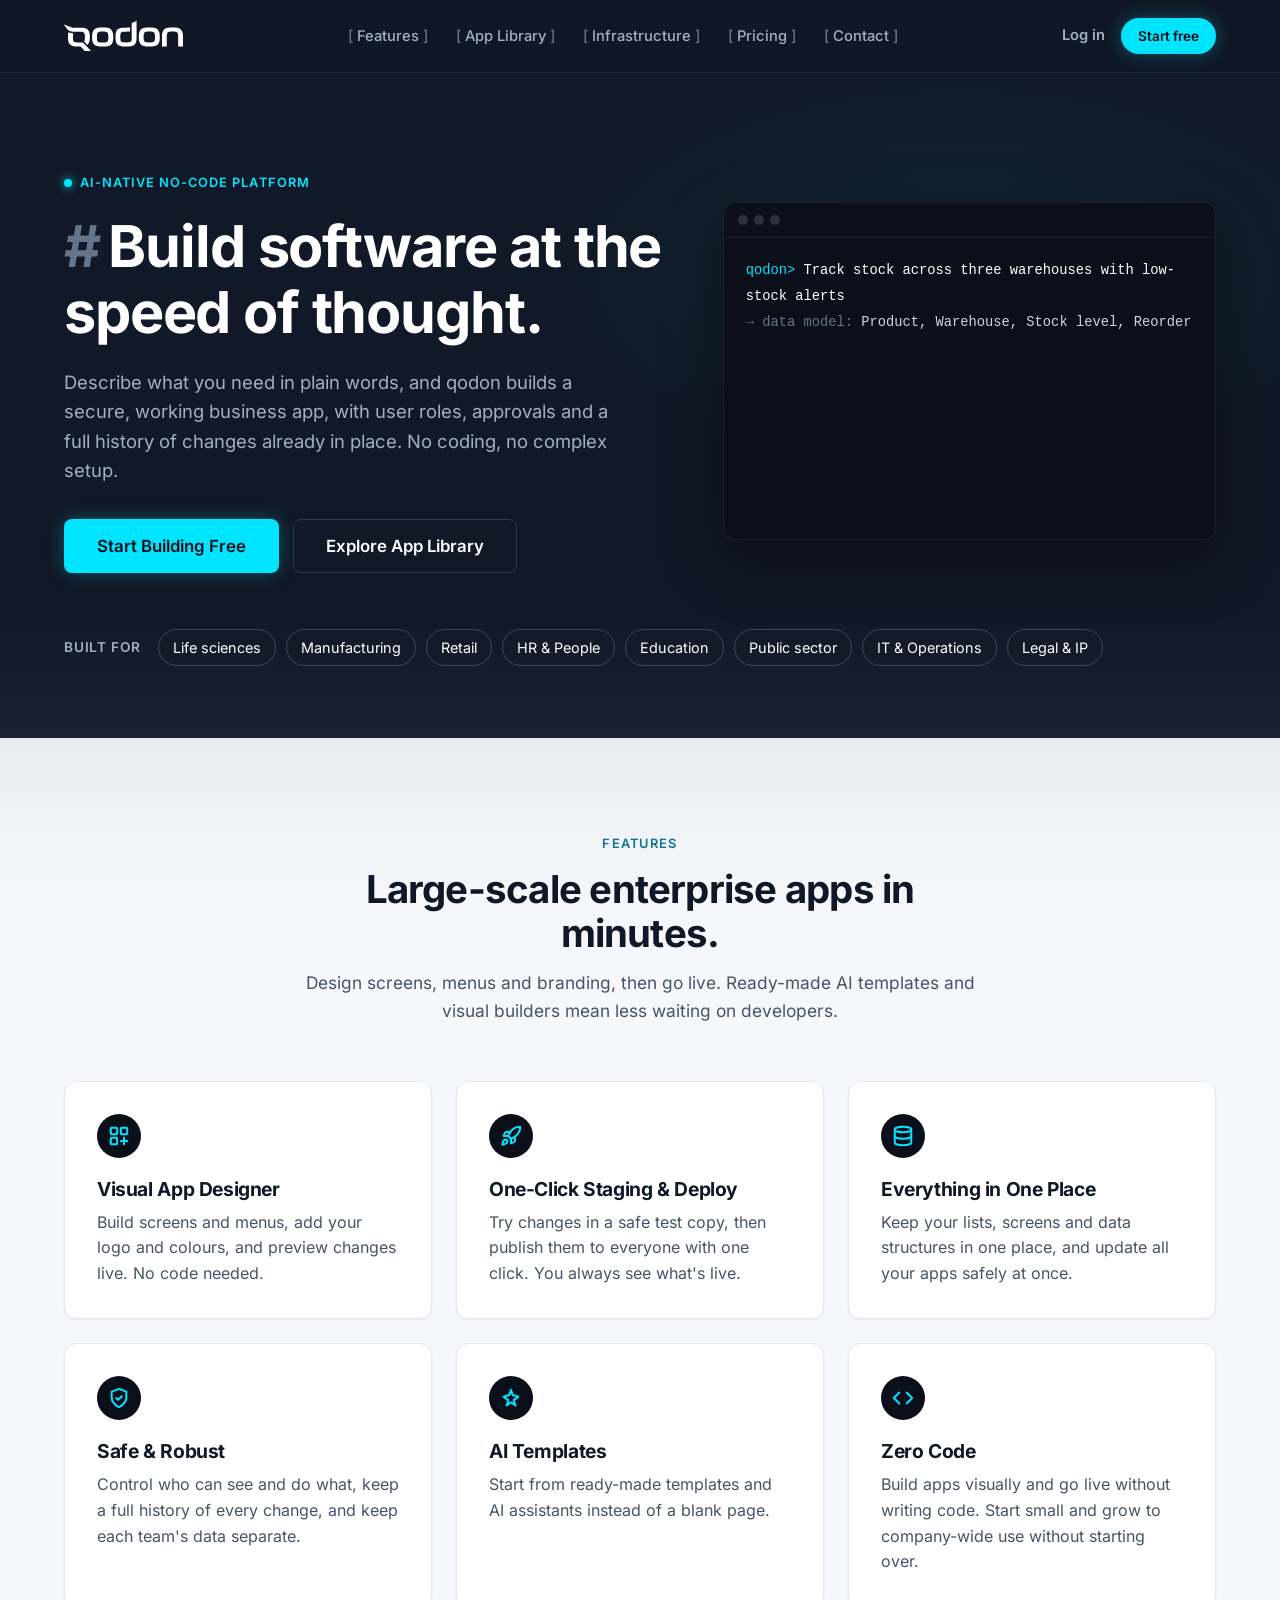
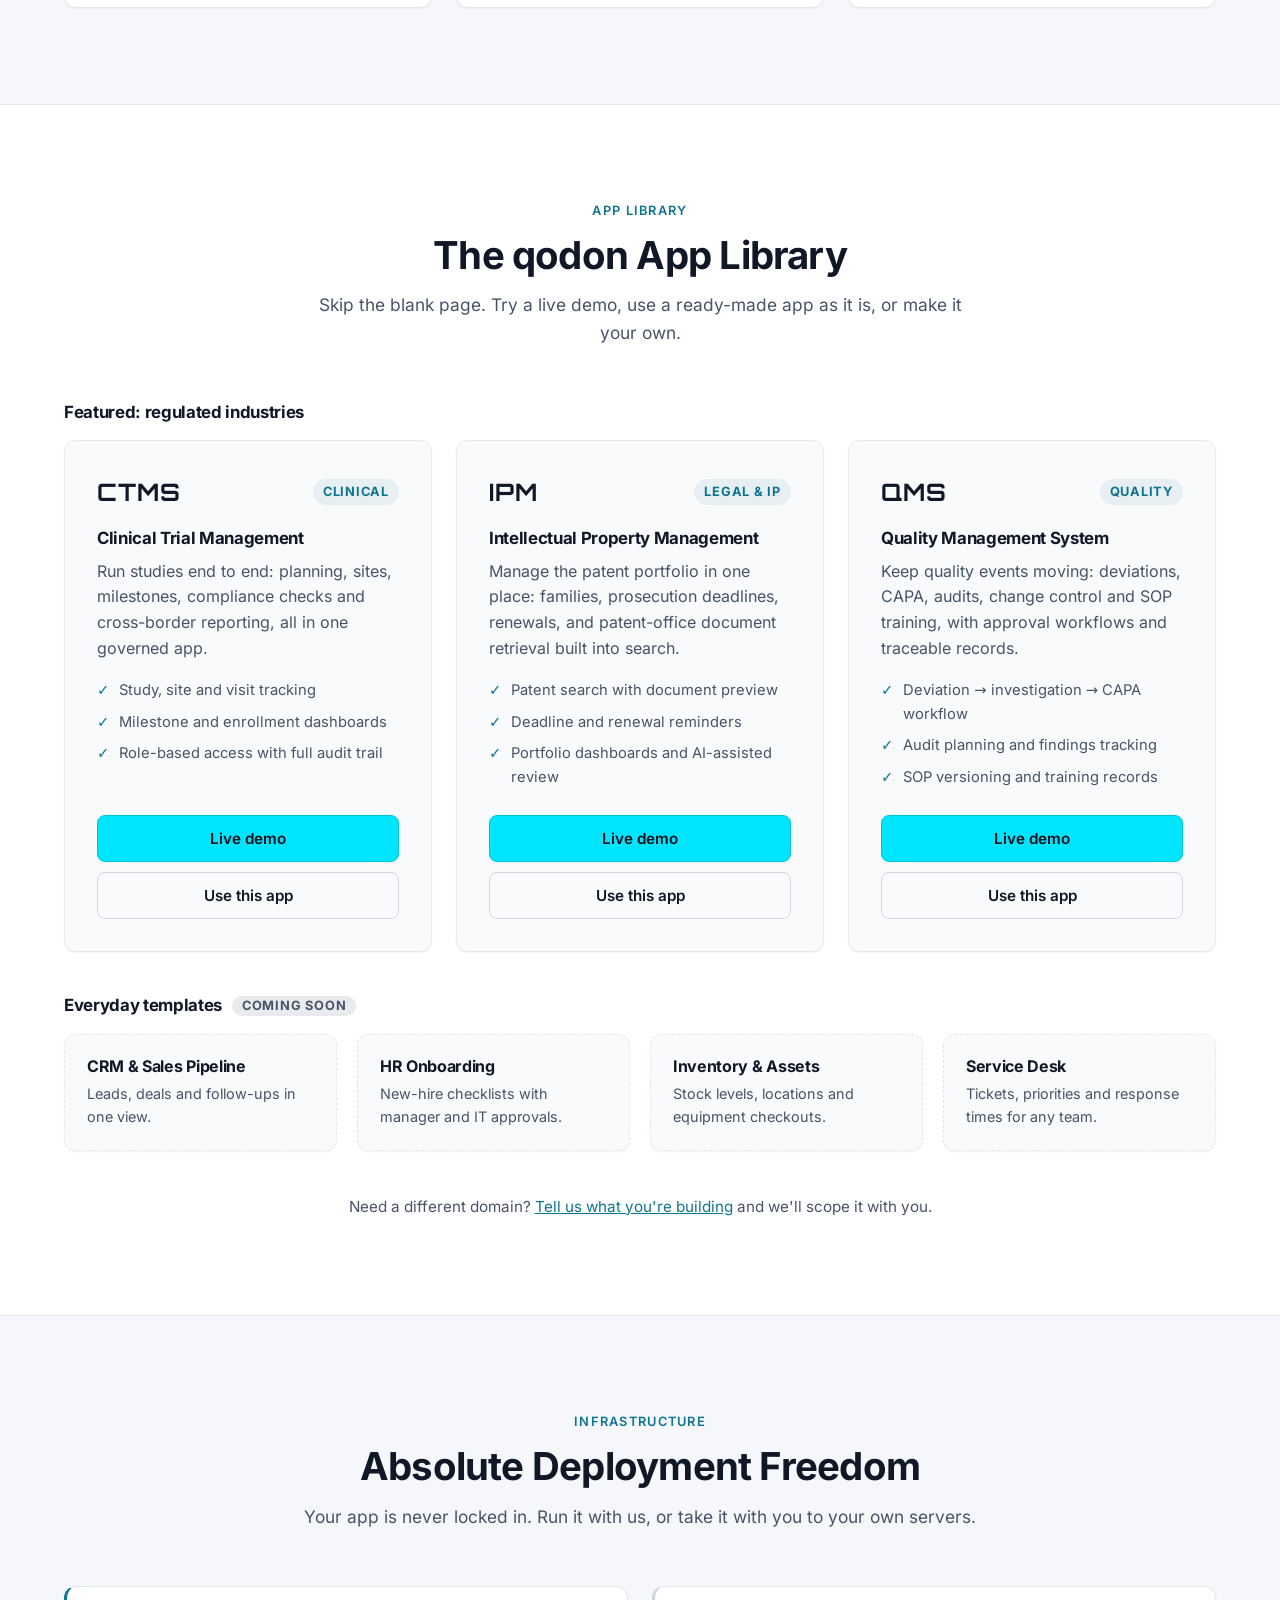
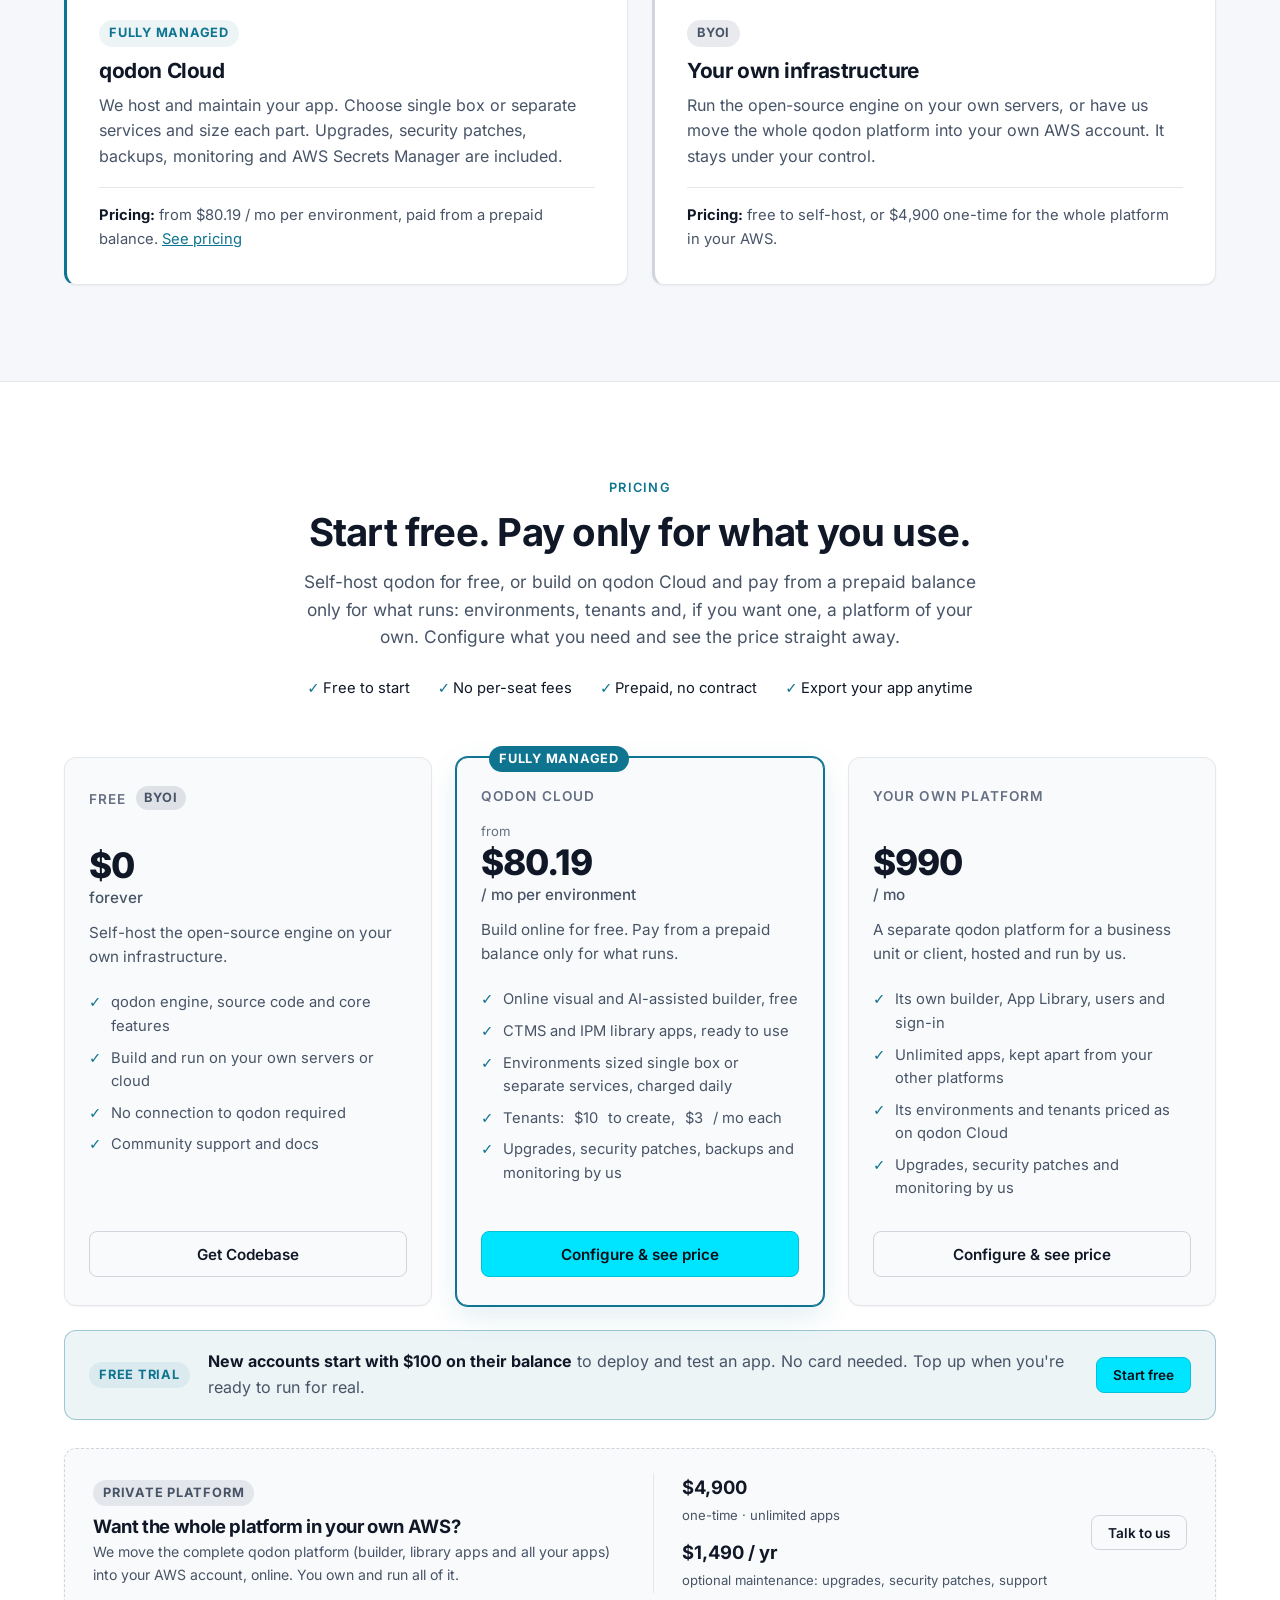
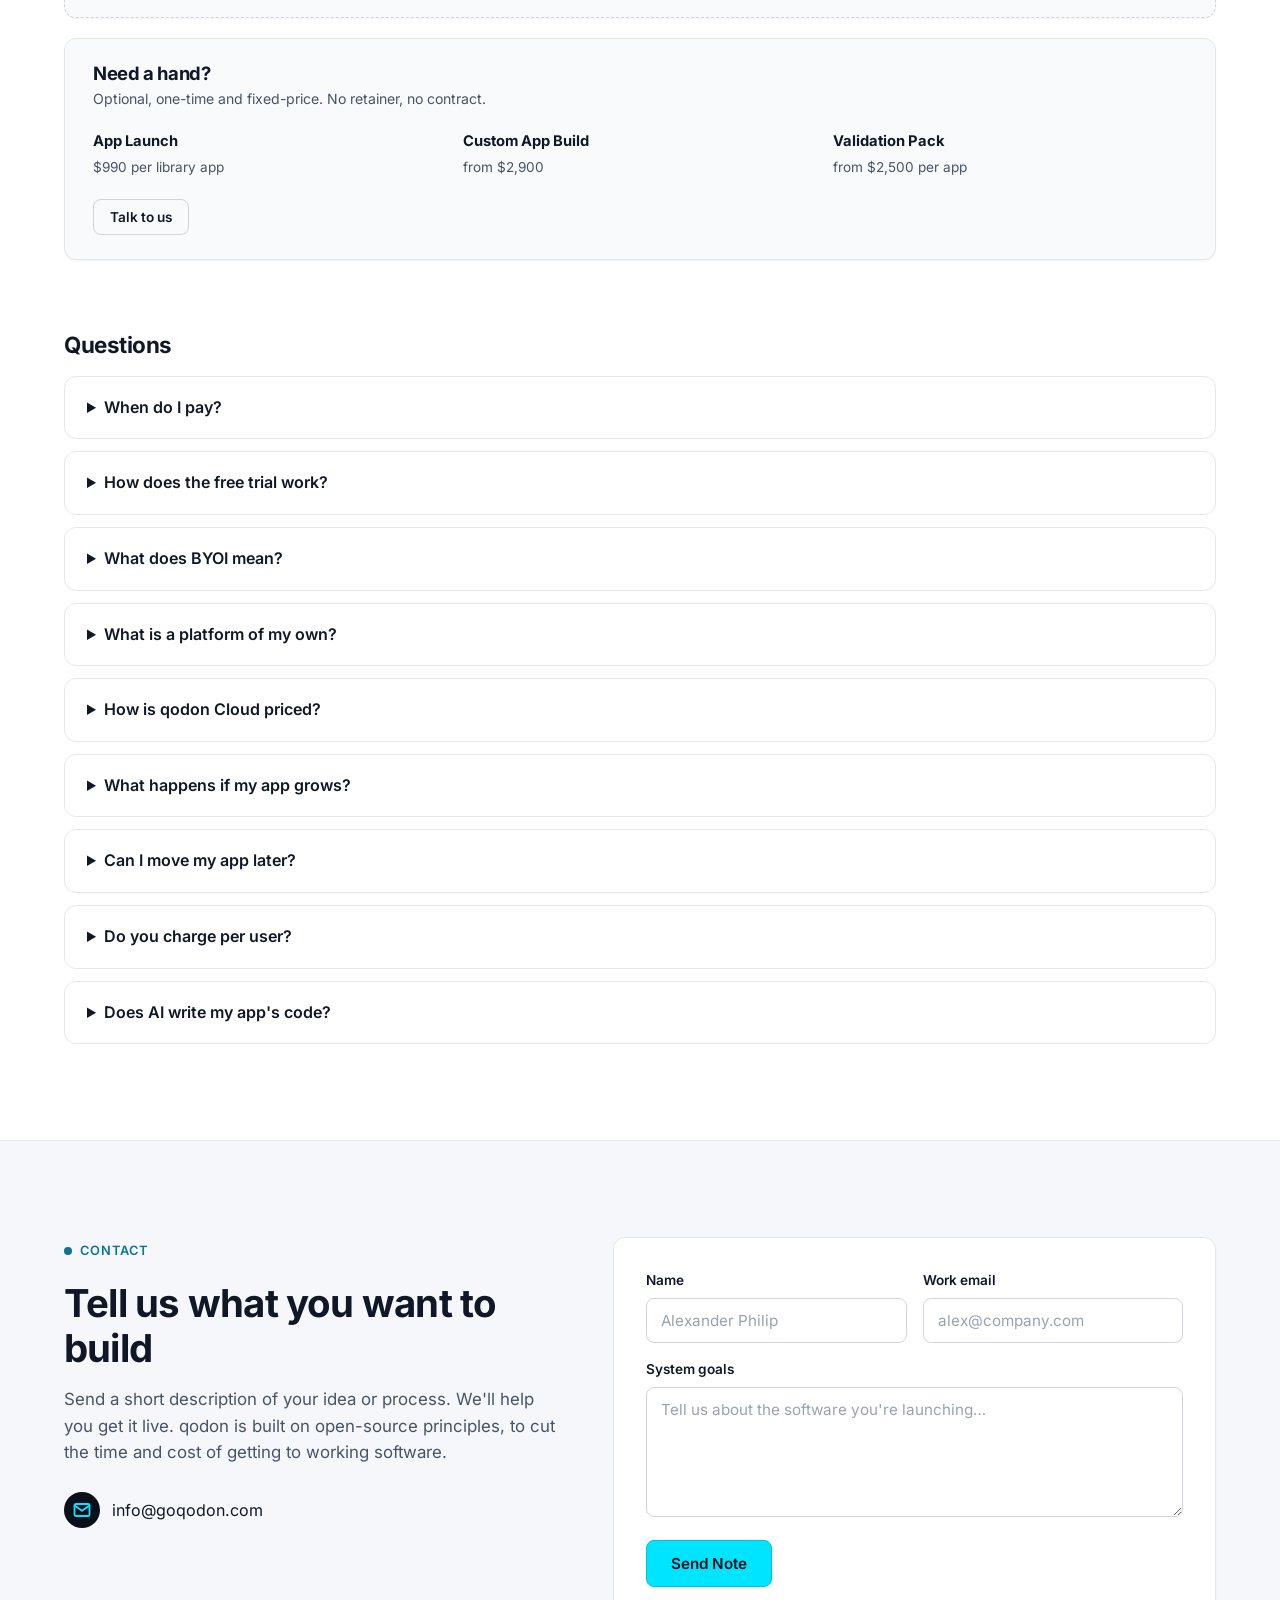
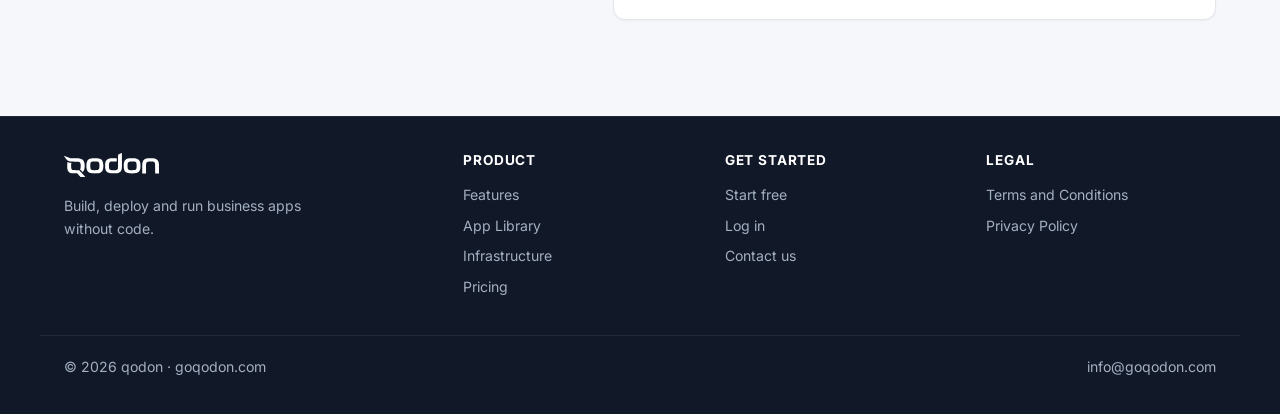
==== commit 257e41ff: "Update pricing details and descriptions for qodon Cloud and BYOI options" ====
--- a/index.html
+++ b/index.html
@@ -10,7 +10,7 @@
   <link rel="icon" type="image/svg+xml" href="images/brand/qodon-q-tile.svg">
   <link rel="apple-touch-icon" href="images/brand/apple-touch-icon.png">
   <meta property="og:title" content="qodon | Build software at the speed of thought">
-  <meta property="og:description" content="Build business apps without code, deploy to your own cloud or ours, and pay per app, not per seat. Start free.">
+  <meta property="og:description" content="Build business apps without code, deploy to your own cloud or ours, and pay only for what runs, not per seat. Start free.">
   <meta property="og:type" content="website">
   <meta property="og:url" content="https://goqodon.com/">
   <!-- link preview card (LinkedIn, Slack, WhatsApp, Teams…). Must be an absolute URL. -->
@@ -231,13 +231,13 @@
             <span class="tag">Fully managed</span>
             <h3>qodon Cloud</h3>
             <p>We host and maintain your app. Choose single box or separate services and size each part. Upgrades, security patches, backups, monitoring and AWS Secrets Manager are included.</p>
-            <div class="fee"><strong>Pricing:</strong> Builder + Hosting from $394 / mo per app. <a href="#pricing">See pricing</a></div>
+            <div class="fee"><strong>Pricing:</strong> from <span data-price="env_single_box_s">$80.19</span> / mo per environment, paid from a prepaid balance. <a href="#pricing">See pricing</a></div>
           </div>
           <div class="card deploy-box">
             <span class="tag tag-slate">BYOI</span>
             <h3>Your own infrastructure</h3>
-            <p>Run the open-source engine on your own servers, or build on our online platform and deploy into your own AWS account. It stays under your control.</p>
-            <div class="fee"><strong>Pricing:</strong> free, or Builder from $199 / mo per app.</div>
+            <p>Run the open-source engine on your own servers, or have us move the whole qodon platform into your own AWS account. It stays under your control.</p>
+            <div class="fee"><strong>Pricing:</strong> free to self-host, or <span data-price="byoi_deployment">$4,900</span> one-time for the whole platform in your AWS.</div>
           </div>
         </div>
       </div>
@@ -249,11 +249,11 @@
         <div class="section-head">
           <span class="kicker">Pricing</span>
           <h2>Start free. Pay only for what you use.</h2>
-          <p>Run qodon on your own infrastructure for free, use our online builder and deploy to your own AWS, or let us host and maintain everything. Configure exactly what you need and see the price straight away.</p>
+          <p>Self-host qodon for free, or build on qodon Cloud and pay from a prepaid balance only for what runs: environments, tenants and, if you want one, a platform of your own. Configure what you need and see the price straight away.</p>
           <div class="promise">
             <span>Free to start</span>
             <span>No per-seat fees</span>
-            <span>Cancel any month</span>
+            <span>Prepaid, no contract</span>
             <span>Export your app anytime</span>
           </div>
         </div>
@@ -274,43 +274,42 @@
             <a data-link="codebase" class="btn btn-outline">Get Codebase</a>
           </div>
 
-          <!-- Builder only -->
-          <div class="card price-card">
-            <div class="price-name">Builder <span class="byoi">BYOI</span></div>
-            <div class="price-pre">from</div>
-            <div class="price"><span id="fromBuilder">$199</span> <small>/ mo per live app</small></div>
-            <p class="price-desc">Build on our online platform and deploy to your own AWS.</p>
-            <ul class="ticks">
-              <li>Online visual and AI-assisted builder</li>
-              <li>CTMS, IPM and QMS library apps as starting points</li>
-              <li>One-click deploy into your AWS: single box or separate services</li>
-              <li>Your app's design kept safe and versioned in the qodon library</li>
-              <li>Email support</li>
-            </ul>
-            <button type="button" class="btn btn-outline" data-open="builder">Configure &amp; see price</button>
-          </div>
-
-          <!-- Builder + Hosting -->
+          <!-- qodon Cloud: pay as you go from a prepaid balance -->
           <div class="card price-card featured">
             <span class="tag">Fully managed</span>
-            <div class="price-name">Builder + Hosting</div>
+            <div class="price-name">qodon Cloud</div>
             <div class="price-pre">from</div>
-            <div class="price"><span id="fromHosted">$394</span> <small>/ mo per live app</small></div>
-            <p class="price-desc">We host and maintain your app on qodon Cloud. You choose the services.</p>
+            <div class="price"><span data-price="env_single_box_s">$80.19</span> <small>/ mo per environment</small></div>
+            <p class="price-desc">Build online for free. Pay from a prepaid balance only for what runs.</p>
             <ul class="ticks">
-              <li>Everything in Builder</li>
-              <li>Choose single box or separate services, and size each service</li>
-              <li>Upgrades, security patches and monitoring by us</li>
-              <li>Secrets kept in AWS Secrets Manager</li>
-              <li>SSL and custom domain included</li>
+              <li>Online visual and AI-assisted builder, free</li>
+              <li>CTMS and IPM library apps, ready to use</li>
+              <li>Environments sized single box or separate services, charged daily</li>
+              <li>Tenants: <span data-price="tenant_creation">$10</span> to create, <span data-price="tenant_upkeep">$3</span> / mo each</li>
+              <li>Upgrades, security patches, backups and monitoring by us</li>
             </ul>
             <button type="button" class="btn btn-neon" data-open="hosted">Configure &amp; see price</button>
           </div>
+
+          <!-- A platform of your own on qodon Cloud -->
+          <div class="card price-card">
+            <div class="price-name">Your own platform</div>
+            <div class="price-pre"></div>
+            <div class="price"><span data-price="platform_here">$990</span> <small>/ mo</small></div>
+            <p class="price-desc">A separate qodon platform for a business unit or client, hosted and run by us.</p>
+            <ul class="ticks">
+              <li>Its own builder, App Library, users and sign-in</li>
+              <li>Unlimited apps, kept apart from your other platforms</li>
+              <li>Its environments and tenants priced as on qodon Cloud</li>
+              <li>Upgrades, security patches and monitoring by us</li>
+            </ul>
+            <button type="button" class="btn btn-outline" data-open="platform">Configure &amp; see price</button>
+          </div>
         </div>
 
         <div class="trial">
           <span class="tag">Free trial</span>
-          <p><b>New accounts get $100 of qodon Cloud credit</b> to deploy and test an app free for 30 days. No card needed. Choose a plan and pay only when you deploy for real.</p>
+          <p><b>New accounts start with $100 on their balance</b> to deploy and test an app. No card needed. Top up when you're ready to run for real.</p>
           <a data-link="signup" class="btn btn-neon btn-sm">Start free</a>
         </div>
 
@@ -322,7 +321,7 @@
             <p>We move the complete qodon platform (builder, library apps and all your apps) into your AWS account, online. You own and run all of it.</p>
           </div>
           <div class="private-price">
-            <div><b>$4,900</b><span>one-time · unlimited apps</span></div>
+            <div><b data-price="byoi_deployment">$4,900</b><span>one-time · unlimited apps</span></div>
             <div><b>$1,490 / yr</b><span>optional maintenance: upgrades, security patches, support</span></div>
           </div>
           <a href="#contact" class="btn btn-outline btn-sm">Talk to us</a>
@@ -347,23 +346,23 @@
           <h3>Questions</h3>
           <details>
             <summary>When do I pay?</summary>
-            <p>Only when you deploy. Sign up and build free. When your app is ready, choose where it runs in the platform's Deployment tab, confirm the price, and pay monthly or annually. Each live app has its own subscription.</p>
+            <p>Only for what runs. Sign up and build free. When your app is ready, you deploy a release to an environment and see its price before you confirm. Charges come from your prepaid balance: one-time items when they happen, and running items (environments, tenants, platforms) a thirtieth of their monthly price each day. Top up whenever you like.</p>
           </details>
           <details>
             <summary>How does the free trial work?</summary>
-            <p>New accounts get $100 of qodon Cloud credit, valid for 30 days, to deploy and test an app on a small single-box setup. We'll remind you before the credit runs out. If you don't choose a plan by then, your app is paused and your data kept for 14 days, so you can pick up where you left off.</p>
+            <p>New accounts start with $100 on their balance, enough to deploy and test an app on a small single-box environment. No card is needed. When the balance runs low you top it up; nothing renews automatically.</p>
           </details>
           <details>
             <summary>What does BYOI mean?</summary>
             <p>Bring Your Own Infrastructure. Your app runs on servers you own, such as your AWS account or your data centre, and you pay that provider directly.</p>
           </details>
           <details>
-            <summary>What am I paying for on the Builder plan?</summary>
-            <p>Use of the online builder, deployments into your AWS (staging and production included), and safe, versioned storage of your app's design (data models, screens, workflows) in the qodon library. Your app and data run in your account, on single box or separate services, whichever you choose.</p>
-          </details>
-          <details>
-            <summary>How is Builder + Hosting priced?</summary>
-            <p>Pick a topology. <b>Single box</b> runs everything on one server and costs less. <b>Separate services</b> runs the web server, API and database separately so each can scale. Then size each part: instance or services, database, storage, load balancer. Each item has a clear monthly price, plus managed operations for monitoring, patching and upgrades.</p>
+            <summary>What is a platform of my own?</summary>
+            <p>A separate qodon platform with its own builder, App Library, users and sign-in, for keeping a business unit or a client apart. On qodon Cloud we host and run it for a monthly price, and its environments and tenants are priced as usual. Or we move a whole platform into your own AWS for a one-time price, and you run it.</p>
+          </details>
+          <details>
+            <summary>How is qodon Cloud priced?</summary>
+            <p>Each environment has a size. <b>Single box</b> runs everything on one server and costs less. <b>Separate services</b> runs the web server, API and database separately so each can scale. Add-ons such as a load balancer, extra database storage or a custom domain each have a clear monthly price. Tenants and release deployments are priced per item. Every price is shown before you confirm.</p>
           </details>
           <details>
             <summary>What happens if my app grows?</summary>
@@ -375,7 +374,7 @@
           </details>
           <details>
             <summary>Do you charge per user?</summary>
-            <p>No. Pricing is per app and the services it uses. Your whole team can use it.</p>
+            <p>No. You pay for what runs: environments, tenants and platforms. Your whole team can use it.</p>
           </details>
           <details>
             <summary>Does AI write my app's code?</summary>
@@ -391,15 +390,10 @@
         <div class="contact-info">
           <span class="eyebrow"><span class="dot"></span>Contact</span>
           <h2>Tell us what you want to build</h2>
-          <p>Send a short description of your idea or process, or call us. We'll help you get it live. qodon is built on open-source principles, to cut the time and cost of getting to working software.</p>
+          <p>Send a short description of your idea or process. We'll help you get it live. qodon is built on open-source principles, to cut the time and cost of getting to working software.</p>
           <a class="contact-line" href="mailto:info@goqodon.com">
             <span class="icon-badge"><svg viewBox="0 0 24 24" fill="none" stroke="currentColor" stroke-width="2.4" stroke-linecap="round" stroke-linejoin="round"><rect x="2" y="4" width="20" height="16" rx="2"/><path d="M22 6l-10 7L2 6"/></svg></span>
             info@goqodon.com
-          </a>
-          <!-- TODO: real phone number (placeholder carried over from old site) -->
-          <a class="contact-line" href="tel:1112322233">
-            <span class="icon-badge"><svg viewBox="0 0 24 24" fill="none" stroke="currentColor" stroke-width="2.4" stroke-linecap="round" stroke-linejoin="round"><path d="M22 16.9v3a2 2 0 0 1-2.2 2 19.8 19.8 0 0 1-8.6-3.1 19.5 19.5 0 0 1-6-6A19.8 19.8 0 0 1 2.1 4.2 2 2 0 0 1 4.1 2h3a2 2 0 0 1 2 1.7c.1.9.4 1.8.7 2.7a2 2 0 0 1-.5 2.1L8 9.8a16 16 0 0 0 6 6l1.3-1.3a2 2 0 0 1 2.1-.4c.9.3 1.8.6 2.7.7a2 2 0 0 1 1.7 2z"/></svg></span>
-            111-232-22-33
           </a>
         </div>
         <div class="card">
@@ -440,50 +434,31 @@
       <div class="cfg-body">
         <form class="cfg-form" id="cfgForm" onsubmit="return false">
           <div class="cfg-group">
-            <h4>Your app</h4>
-            <div class="cfg-row"><label for="f_dm">Data models<span class="help">20 included</span></label><input type="number" id="f_dm" min="1" step="1"></div>
-            <div class="cfg-row"><label for="f_sc">Screens (pages)<span class="help">50 included</span></label><input type="number" id="f_sc" min="1" step="1"></div>
-            <div class="cfg-row" data-only="builder"><label for="f_dep">Deployments to your AWS<span class="help">2 included: staging + production</span></label><input type="number" id="f_dep" min="1" step="1"></div>
-          </div>
-
-          <div class="cfg-group" data-only="hosted">
-            <h4>Deployment on qodon Cloud</h4>
+            <h4>Environments on qodon Cloud</h4>
+            <div class="cfg-row"><label for="f_envs">Environments<span class="help">For example UAT and production</span></label><input type="number" id="f_envs" min="0" max="20" step="1"></div>
             <div class="cfg-row"><label for="f_topo">Topology<span class="help">Single box costs less. Separate services scale independently. Can't be changed after the first deployment.</span></label>
-              <select id="f_topo"><option value="single_box">Single box</option><option value="separate_services">Separate services</option></select></div>
-
-            <!-- single box -->
-            <div class="cfg-row" data-topo="single_box"><label for="f_inst">Instance type<span class="help">Runs web, API, database and files on one server</span></label>
-              <select id="f_inst"><option value="t3.small">t3.small · 2 GB</option><option value="t3.medium">t3.medium · 4 GB</option><option value="t3.large">t3.large · 8 GB</option><option value="t3.xlarge">t3.xlarge · 16 GB</option></select></div>
-            <div class="cfg-row" data-topo="single_box"><label for="f_vol">Data volume (GB)<span class="help">Database and files share this disk</span></label><input type="number" id="f_vol" min="4" step="5"></div>
-            <div class="cfg-row" data-topo="single_box"><label for="f_lb">Load balancer + SSL<span class="help">Needed for your own domain; managed TLS and health checks</span></label><input type="checkbox" id="f_lb"></div>
-            <div class="cfg-row" data-topo="single_box"><label for="f_protect">Protect data<span class="help">Daily snapshots kept 30 days instead of 7</span></label><input type="checkbox" id="f_protect"></div>
-            <div class="cfg-row" data-topo="single_box"><label for="f_sec">Secrets storage<span class="help">AWS Secrets Manager is recommended. With local files, passwords and keys are stored encrypted on the server's own disk.</span></label>
-              <select id="f_sec"><option value="aws">Secrets Manager</option><option value="local">Local files</option></select></div>
-
-            <!-- separate services -->
-            <div class="cfg-row" data-topo="separate_services"><label for="f_web">Web server<span class="help">Serves your app's screens</span></label>
-              <select id="f_web"><option value="256">256 CPU · 512 MB</option><option value="512">512 CPU · 1 GB</option><option value="1024">1024 CPU · 2 GB</option><option value="2048">2048 CPU · 4 GB</option></select></div>
-            <div class="cfg-row" data-topo="separate_services"><label for="f_api">API services<span class="help">Runs your app's logic and workflows</span></label>
-              <select id="f_api"><option value="256">256 CPU · 512 MB</option><option value="512">512 CPU · 1 GB</option><option value="1024">1024 CPU · 2 GB</option><option value="2048">2048 CPU · 4 GB</option></select></div>
-            <div class="cfg-row" data-topo="separate_services"><label for="f_dbc">Database instance class</label>
-              <select id="f_dbc"><option value="db.t3.medium">db.t3.medium</option><option value="db.r6g.large">db.r6g.large</option></select></div>
-            <div class="cfg-row" data-topo="separate_services"><label for="f_dbn">Database instances<span class="help">2 or more for a standby copy</span></label><input type="number" id="f_dbn" min="1" max="3" step="1"></div>
-            <div class="cfg-row" data-topo="separate_services"><label for="f_dbgb">Database storage (GB)</label><input type="number" id="f_dbgb" min="1" step="5"></div>
-            <div class="cfg-row" data-topo="separate_services"><label for="f_s3">File storage (GB)<span class="help">Documents and attachments</span></label><input type="number" id="f_s3" min="0" step="10"></div>
-            <div class="cfg-row" data-topo="separate_services"><label for="f_sec2">Secrets storage<span class="help">Required for separate services</span></label>
-              <select id="f_sec2" disabled><option>Secrets Manager</option></select></div>
-            <div class="cfg-row" data-topo="separate_services"><label for="f_nat">NAT high availability<span class="help">A second NAT gateway for redundancy</span></label><input type="checkbox" id="f_nat"></div>
-
-            <!-- both -->
-            <div class="cfg-row"><label for="f_test">Test platform<span class="help">A test copy inside the same deployment</span></label><input type="checkbox" id="f_test"></div>
-            <div class="cfg-row"><label for="f_stg">Staging deployment<span class="help">A separate small single box for staging</span></label><input type="checkbox" id="f_stg"></div>
-            <div class="cfg-row"><label for="f_tx">Data downloaded per month (GB)<span class="help">50 GB included</span></label><input type="number" id="f_tx" min="0" step="10"></div>
+              <select id="f_topo"><option value="single_box">Single box</option><option value="separate">Separate services</option></select></div>
+            <div class="cfg-row"><label for="f_size">Size<span class="help">S suits testing and small teams; M and L carry more users and data</span></label>
+              <select id="f_size"><option value="s">S</option><option value="m">M</option><option value="l">L</option></select></div>
+            <div class="cfg-row" data-topo="single_box"><label for="f_lb">Load balancer<span class="help">Single box S and M (L includes one)</span></label><input type="checkbox" id="f_lb"></div>
+            <div class="cfg-row" data-topo="separate"><label for="f_nat">NAT high availability<span class="help">A second NAT gateway for redundancy</span></label><input type="checkbox" id="f_nat"></div>
+            <div class="cfg-row" data-topo="separate"><label for="f_docdb">Extra database instances<span class="help">Read replica or failover copy</span></label><input type="number" id="f_docdb" min="0" max="3" step="1"></div>
+            <div class="cfg-row"><label for="f_dbgb">Extra database storage (GB)<span class="help">Per environment, in 10 GB steps</span></label><input type="number" id="f_dbgb" min="0" step="10"></div>
+            <div class="cfg-row"><label for="f_domain">Custom domain<span class="help">Your own address with its certificate</span></label><input type="checkbox" id="f_domain"></div>
+            <div class="cfg-row"><label for="f_test">Test platform<span class="help">A second, isolated platform tenant in the same environment</span></label><input type="checkbox" id="f_test"></div>
+          </div>
+
+          <div class="cfg-group">
+            <h4>Tenants and more</h4>
+            <div class="cfg-row"><label for="f_tenants">Tenants<span class="help">Customers or sites, each with its own data</span></label><input type="number" id="f_tenants" min="0" step="1"></div>
+            <div class="cfg-row"><label for="f_platform">A platform of your own<span class="help">Its own builder, library, users and sign-in, run by us</span></label><input type="checkbox" id="f_platform"></div>
+            <div class="cfg-row"><label for="f_support">Priority support</label><input type="checkbox" id="f_support"></div>
           </div>
         </form>
 
         <div class="cfg-sum">
           <h4>Monthly estimate</h4>
-          <p class="cfg-est">You confirm and pay in the platform when you deploy. Trial credits apply first.</p>
+          <p class="cfg-est">Paid from your prepaid balance: every price is shown in the platform before you confirm. New accounts start with $100.</p>
           <div class="cfg-lines" id="cfgLines"></div>
           <div class="cfg-total">
             <div class="big" id="cfgTotal">$0 <small>/ mo</small></div>
@@ -521,9 +496,9 @@
       </nav>
       <nav class="footer-col" aria-label="Legal">
         <h4>Legal</h4>
-        <!-- TODO: legal pages -->
-        <a href="#">Terms and Conditions</a>
-        <a href="#">Privacy Policy</a>
+        <!-- The platform's own, from its branding (Tenants › platform › Branding). -->
+        <a href="https://platform.goqodon.com/terms">Terms and Conditions</a>
+        <a href="https://platform.goqodon.com/privacy">Privacy Policy</a>
       </nav>
     </div>
     <div class="container footer-bottom">
@@ -535,11 +510,14 @@
   <script>
     // ---- platform links: fill these in when the platform pages exist. Empty = not live yet. ----
     var LINKS = {
-      login: '',                         // e.g. https://platform.goqodon.com/login
-      signup: '',                        // e.g. https://console.goqodon.com/signup
+      login: 'https://platform.goqodon.com/login',
+      signup: 'https://platform.goqodon.com/register',
       codebase: '',                      // open-source engine download / repository
       demo: { ctms: '', ipm: '', qms: '' }
     };
+    // The prices (the Console's public price book; ?pricebook=<url> to try another). Until it
+    // answers, and if it can't, the figures written in the page stand.
+    var PRICE_BOOK = (new URLSearchParams(location.search)).get('pricebook') || 'https://console.goqodon.com/api/price-book';
     // signup?start=<app> starts from a library app; signup?plan=<builder|hosted>&config=<base64 JSON> carries the configurator setup
     function platformLink(kind, arg, config) {
       if (kind === 'demo') return LINKS.demo[arg] || '';
@@ -640,123 +618,89 @@
       window.location.href = 'mailto:info@goqodon.com?subject=' + encodeURIComponent(subject) + '&body=' + encodeURIComponent(body);
     });
 
-    // pricing configurator
+    // pricing configurator: the Console's rate card, by item key (cents). These are the
+    // figures until the price book answers.
     (function () {
-    // ---- price book (edit here). Hosting items ≈ AWS cost ÷ 0.4 (60% margin) ----
     var P = {
-      base: 199, dmIncl: 20, dm: 4, scIncl: 50, sc: 1, depIncl: 2, dep: 29,
-      // single box
-      inst: { 't3.small': 39, 't3.medium': 79, 't3.large': 149, 't3.xlarge': 299 },
-      volGb: 0.20, protectGb: 0.16, lb: 55, secAws: 5, opsSingle: 49,
-      // separate services
-      svc: { 256: 25, 512: 45, 1024: 89, 2048: 179 },
-      dbc: { 'db.t3.medium': 149, 'db.r6g.large': 499 }, dbGb: 0.25, s3Gb: 0.10,
-      netSep: 224, nat: 79, opsSep: 99,
-      // both
-      stg: 89, txIncl: 50, txGb: 0.25
+      env_single_box_s: 8019, env_single_box_m: 10785, env_single_box_l: 19050,
+      env_separate_s: 41082, env_separate_m: 53433, env_separate_l: 124767,
+      addon_load_balancer: 3283, addon_nat_ha: 4606, addon_docdb_instance: 8618, addon_db_storage: 263,
+      addon_custom_domain: 263, addon_test_platform: 2000, addon_priority_support: 19900,
+      tenant_creation: 1000, tenant_upkeep: 300, release_deployment: 500, custom_domain_setup: 2500,
+      platform_here: 99000, byoi_deployment: 490000
     };
     var DEFAULTS = {
-      builder: { f_dm: 20, f_sc: 50, f_dep: 2 },
-      hosted:  { f_dm: 20, f_sc: 50, f_topo: 'single_box',
-                 f_inst: 't3.medium', f_vol: 20, f_lb: true, f_protect: true, f_sec: 'aws',
-                 f_web: '256', f_api: '512', f_dbc: 'db.t3.medium', f_dbn: 1, f_dbgb: 10, f_s3: 50, f_nat: false,
-                 f_test: false, f_stg: false, f_tx: 50 }
+      hosted:   { f_envs: 2, f_topo: 'single_box', f_size: 's', f_lb: false, f_nat: false, f_docdb: 0, f_dbgb: 0,
+                  f_domain: false, f_test: false, f_tenants: 1, f_platform: false, f_support: false },
+      platform: { f_envs: 2, f_topo: 'single_box', f_size: 's', f_lb: false, f_nat: false, f_docdb: 0, f_dbgb: 0,
+                  f_domain: false, f_test: false, f_tenants: 1, f_platform: true, f_support: false }
     };
     var TEXT = {
-      builder: { title: 'Builder (BYOI)', sub: 'Build online, deploy into your own AWS. Single box or separate services: your choice. Your AWS bill is paid by you directly.',
-                 note: "Priced per app. Includes builder access, your app's design stored and versioned in the qodon library, deployment tooling and email support." },
-      hosted:  { title: 'Builder + Hosting', sub: 'We host and maintain your app on qodon Cloud. Choose the topology and size each service.',
-                 note: 'Priced per app. Monitoring, patching and platform upgrades are included in managed operations.' }
+      hosted:   { title: 'qodon Cloud', sub: 'Build free. Choose your environments and tenants; they run on qodon Cloud and are charged from your prepaid balance.',
+                  note: 'Running items are charged daily, a thirtieth of their monthly price. One-time items are charged when they happen.' },
+      platform: { title: 'Your own platform', sub: 'A separate platform with its own builder, library and users, run by us. Its environments and tenants are priced as on qodon Cloud.',
+                  note: 'The platform, its environments and its tenants each run on qodon Cloud and are each charged.' }
     };
-    var mode = 'builder';
-
+    var mode = 'hosted';
     var $ = function (id) { return document.getElementById(id); };
     var n = function (id) { return Math.max(0, parseFloat($(id).value) || 0); };
     var on = function (id) { return $(id).checked; };
-    var money = function (v) {
-      var r = Math.round(v * 100) / 100;
-      return '$' + (r % 1 ? r.toFixed(2) : r.toLocaleString('en-US'));
+    var money = function (cents) {
+      var v = cents / 100, r = Math.round(v * 100) / 100;
+      return '$' + (r % 1 ? r.toLocaleString('en-US', { minimumFractionDigits: 2, maximumFractionDigits: 2 }) : r.toLocaleString('en-US'));
     };
-    var optText = function (id) { return $(id).selectedOptions[0].text; };
-
-    function builderLines() {
-      var L = [], dm = Math.max(0, n('f_dm') - P.dmIncl), sc = Math.max(0, n('f_sc') - P.scIncl);
-      var dep = mode === 'builder' ? Math.max(0, Math.round(n('f_dep')) - P.depIncl) : 0;
-      L.push(['Builder + library', P.base]);
-      if (dm) L.push([dm + ' extra data models × $' + P.dm, dm * P.dm]);
-      if (sc) L.push([sc + ' extra screens × $' + P.sc, sc * P.sc]);
-      if (dep) L.push([dep + ' extra deployments × $' + P.dep, dep * P.dep]);
-      return L;
-    }
-
-    function hostedLines() {
-      var L = [], tx = Math.max(0, n('f_tx') - P.txIncl);
-      if ($('f_topo').value === 'single_box') {
-        L.push(['Managed operations', P.opsSingle]);
-        L.push(['Instance ' + $('f_inst').value, P.inst[$('f_inst').value]]);
-        L.push(['Data volume ' + n('f_vol') + ' GB', n('f_vol') * P.volGb]);
-        if (on('f_lb')) L.push(['Load balancer + SSL', P.lb]);
-        if (on('f_protect')) L.push(['Daily snapshots kept 30 days', n('f_vol') * P.protectGb]);
-        L.push($('f_sec').value === 'aws' ? ['AWS Secrets Manager', P.secAws] : ['Secrets: local encrypted files on the server', 0]);
-      } else {
-        var dbn = Math.max(1, Math.round(n('f_dbn')));
-        L.push(['Managed operations', P.opsSep]);
-        L.push(['Network: load balancer, SSL, NAT, private endpoints', P.netSep]);
-        L.push(['AWS Secrets Manager (required)', P.secAws]);
-        if (on('f_nat')) L.push(['NAT high availability', P.nat]);
-        L.push(['Web server ' + optText('f_web'), P.svc[$('f_web').value]]);
-        L.push(['API services ' + optText('f_api'), P.svc[$('f_api').value]]);
-        L.push(['Database ' + $('f_dbc').value + ' × ' + dbn, P.dbc[$('f_dbc').value] * dbn]);
-        L.push(['Database storage ' + n('f_dbgb') + ' GB', n('f_dbgb') * P.dbGb]);
-        L.push(['File storage ' + n('f_s3') + ' GB', n('f_s3') * P.s3Gb]);
+    function lines() {
+      var M = [], O = [], envs = Math.round(n('f_envs')), tenants = Math.round(n('f_tenants'));
+      var topo = $('f_topo').value, size = $('f_size').value;
+      var envKey = (topo === 'single_box' ? 'env_single_box_' : 'env_separate_') + size;
+      if (on('f_platform')) M.push(['Platform of your own', P.platform_here]);
+      if (envs) {
+        M.push([envs + ' × environment ' + (topo === 'single_box' ? 'single box ' : 'separate services ') + size.toUpperCase(), envs * P[envKey]]);
+        O.push([envs + ' × release deployment', envs * P.release_deployment]);
+        if (topo === 'single_box' && size !== 'l' && on('f_lb')) M.push([envs + ' × load balancer', envs * P.addon_load_balancer]);
+        if (topo === 'separate' && on('f_nat')) M.push([envs + ' × NAT high availability', envs * P.addon_nat_ha]);
+        var dbi = topo === 'separate' ? Math.round(n('f_docdb')) : 0;
+        if (dbi) M.push([envs * dbi + ' × extra database instance', envs * dbi * P.addon_docdb_instance]);
+        var blocks = Math.ceil(n('f_dbgb') / 10);
+        if (blocks) M.push([envs + ' × ' + blocks * 10 + ' GB extra database storage', envs * blocks * P.addon_db_storage]);
+        if (on('f_domain')) { M.push(['Custom domain', P.addon_custom_domain]); O.push(['Custom domain and certificate setup', P.custom_domain_setup]); }
+        if (on('f_test')) M.push([envs + ' × test platform', envs * P.addon_test_platform]);
       }
-      if (on('f_test')) L.push(['Test platform', 0]);
-      if (on('f_stg')) L.push(['Staging deployment (small single box)', P.stg]);
-      if (tx) L.push([tx + ' GB downloaded over 50 GB', tx * P.txGb]);
-      return L;
-    }
-
-    function total(m) {
-      var L = builderLines();
-      if (m === 'hosted') L = L.concat(hostedLines());
-      return { lines: L, sum: L.reduce(function (a, l) { return a + l[1]; }, 0) };
-    }
-
+      if (tenants) { M.push([tenants + ' × tenant upkeep', tenants * P.tenant_upkeep]); O.push([tenants + ' × tenant creation', tenants * P.tenant_creation]); }
+      if (on('f_support')) M.push(['Priority support', P.addon_priority_support]);
+      var sum = function (L) { return L.reduce(function (a, l) { return a + l[1]; }, 0); };
+      return { monthly: M, once: O, month: sum(M), now: sum(O) };
+    }
     function showTopo() {
       var t = $('f_topo').value;
       document.querySelectorAll('[data-topo]').forEach(function (el) { el.style.display = el.dataset.topo === t ? '' : 'none'; });
     }
-
     function render() {
       showTopo();
-      var t = total(mode);
-      $('cfgLines').innerHTML = t.lines.map(function (l) {
-        return '<div class="' + (l[1] === 0 ? 'incl' : '') + '"><span>' + l[0] + '</span><b>' + (l[1] === 0 ? 'included' : money(l[1])) + '</b></div>';
-      }).join('');
-      $('cfgTotal').innerHTML = money(Math.round(t.sum)) + ' <small>/ mo</small>';
-      $('cfgAnnual').textContent = 'or ' + money(Math.round(t.sum) * 10) + ' / yr billed annually (2 months free)';
+      var t = lines();
+      var row = function (l) { return '<div><span>' + l[0] + '</span><b>' + money(l[1]) + '</b></div>'; };
+      $('cfgLines').innerHTML = t.monthly.map(row).join('') +
+        (t.once.length ? '<div class="incl"><span>One-time, when it happens</span><b></b></div>' + t.once.map(row).join('') : '');
+      $('cfgTotal').innerHTML = money(t.month) + ' <small>/ mo</small>';
+      $('cfgAnnual').textContent = t.now ? 'plus ' + money(t.now) + ' one-time' : '';
       var cfg = {};
       Object.keys(DEFAULTS[mode]).forEach(function (k) { var el = $(k); cfg[k.slice(2)] = el.type === 'checkbox' ? el.checked : el.value; });
       setLink($('cfgGo'), platformLink('plan', mode, cfg));
     }
-
     function setValues(vals) {
       Object.keys(vals).forEach(function (k) {
         var el = $(k); if (!el) return;
         if (el.type === 'checkbox') el.checked = vals[k]; else el.value = vals[k];
       });
     }
-
     var opener = null;   // button that opened the configurator, refocused on close
-
     function open(m) {
       opener = document.activeElement;
-      mode = m;
-      setValues(DEFAULTS[m]);
-      $('cfgTitle').textContent = TEXT[m].title;
-      $('cfgSub').textContent = TEXT[m].sub;
-      $('cfgNote').textContent = TEXT[m].note;
-      document.querySelectorAll('[data-only]').forEach(function (el) { el.style.display = el.dataset.only === m ? '' : 'none'; });
+      mode = DEFAULTS[m] ? m : 'hosted';
+      setValues(DEFAULTS[mode]);
+      $('cfgTitle').textContent = TEXT[mode].title;
+      $('cfgSub').textContent = TEXT[mode].sub;
+      $('cfgNote').textContent = TEXT[mode].note;
       $('cfg').classList.add('open');
       document.body.style.overflow = 'hidden';
       render();
@@ -768,7 +712,6 @@
       document.body.style.overflow = '';
       if (opener && opener.focus) opener.focus();
     }
-
     document.querySelectorAll('#cfgForm input, #cfgForm select').forEach(function (el) {
       el.addEventListener('input', render); el.addEventListener('change', render);
     });
@@ -789,13 +732,21 @@
       else if (!e.shiftKey && document.activeElement === last) { e.preventDefault(); first.focus(); }
     });
     $('cfgReset').addEventListener('click', function () { setValues(DEFAULTS[mode]); render(); });
-
-    // "from" prices on the cards come from the defaults
-    (function () {
-      setValues(DEFAULTS.builder); mode = 'builder'; $('fromBuilder').textContent = money(Math.round(total('builder').sum));
-      setValues(DEFAULTS.hosted); mode = 'hosted'; $('fromHosted').textContent = money(Math.round(total('hosted').sum));
-    })();
-  
+    // Prices written in the page ([data-price="<item>"]) and the configurator's, from the price book.
+    function showPrices() {
+      document.querySelectorAll('[data-price]').forEach(function (el) {
+        var c = P[el.dataset.price];
+        if (typeof c === 'number') el.textContent = money(c);
+      });
+    }
+    showPrices();
+    if (PRICE_BOOK && window.fetch) {
+      fetch(PRICE_BOOK).then(function (r) { return r.ok ? r.json() : null; }).then(function (book) {
+        (book && book.items || []).forEach(function (i) { if (i.key && typeof i.price_cents === 'number') P[i.key] = i.price_cents; });
+        showPrices();
+        if ($('cfg').classList.contains('open')) render();
+      }).catch(function () { /* the figures in the page stand */ });
+    }
     })();
   </script>
 </body>
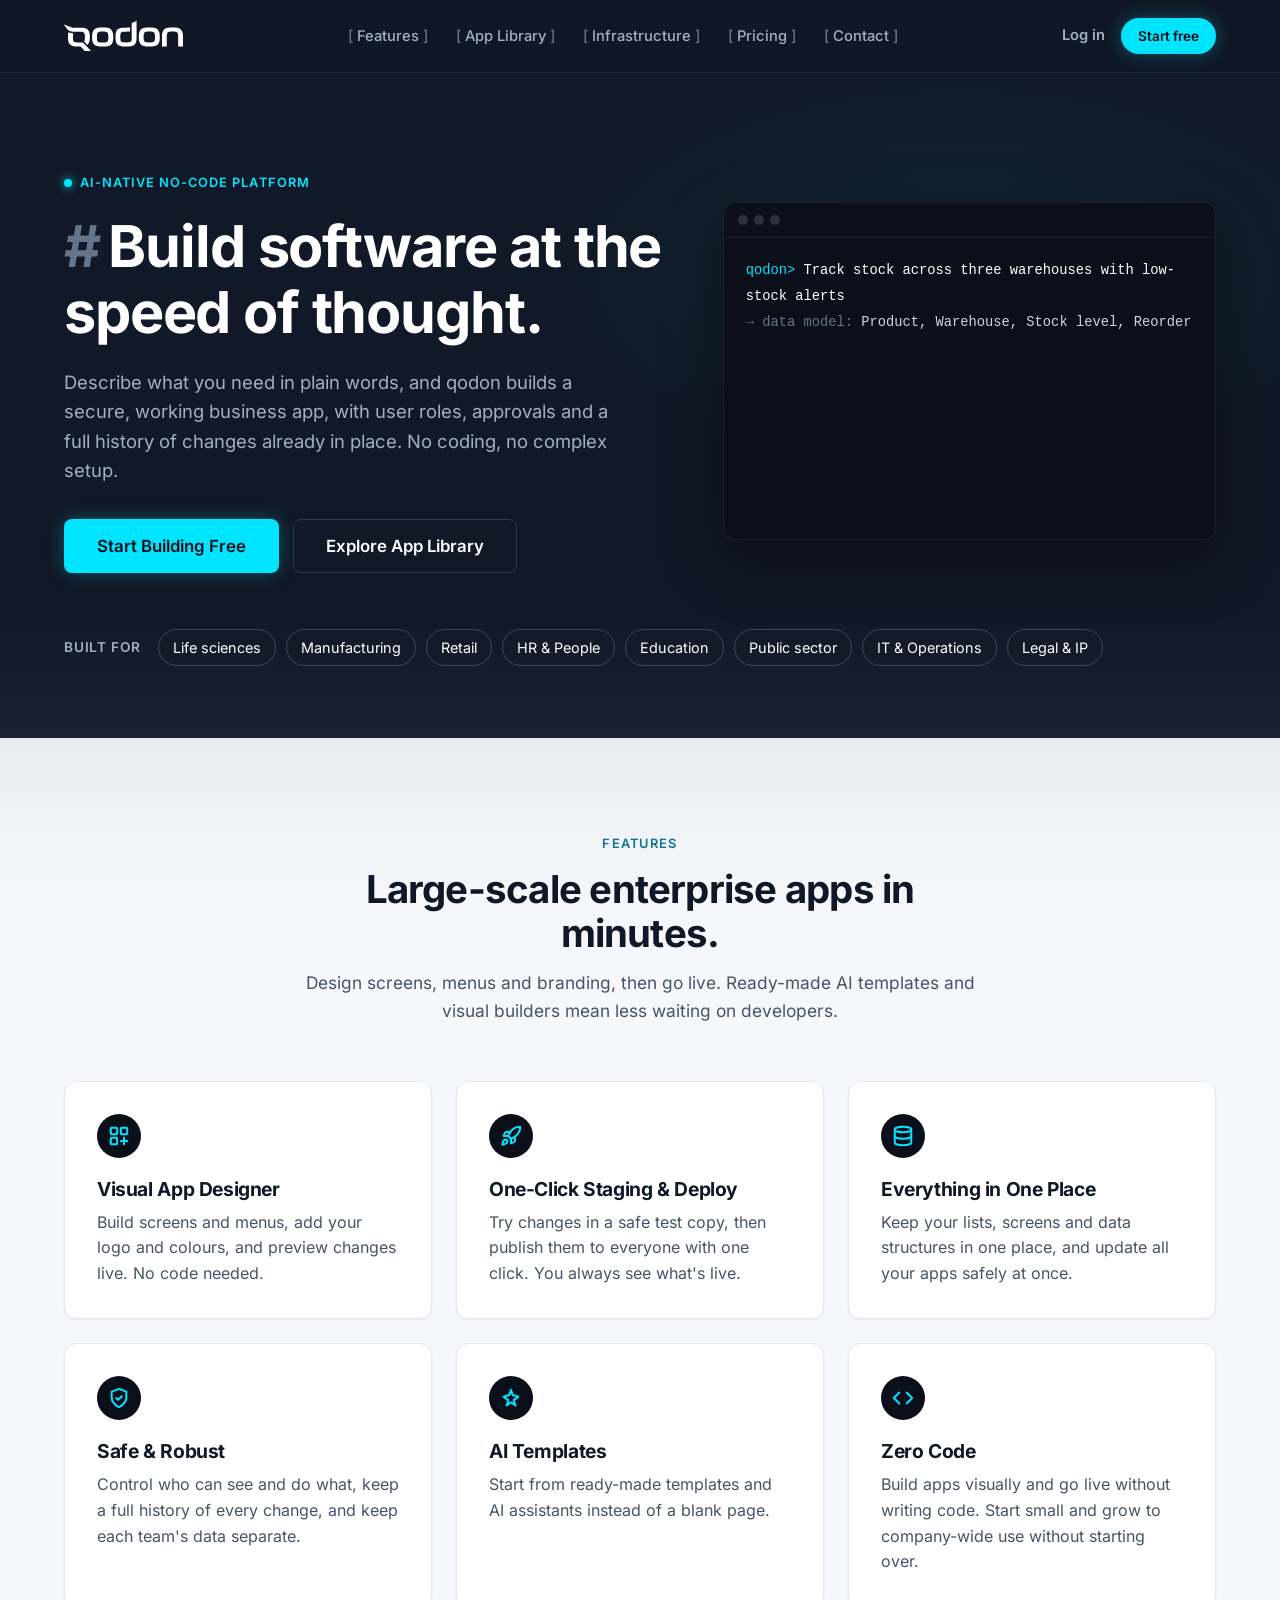
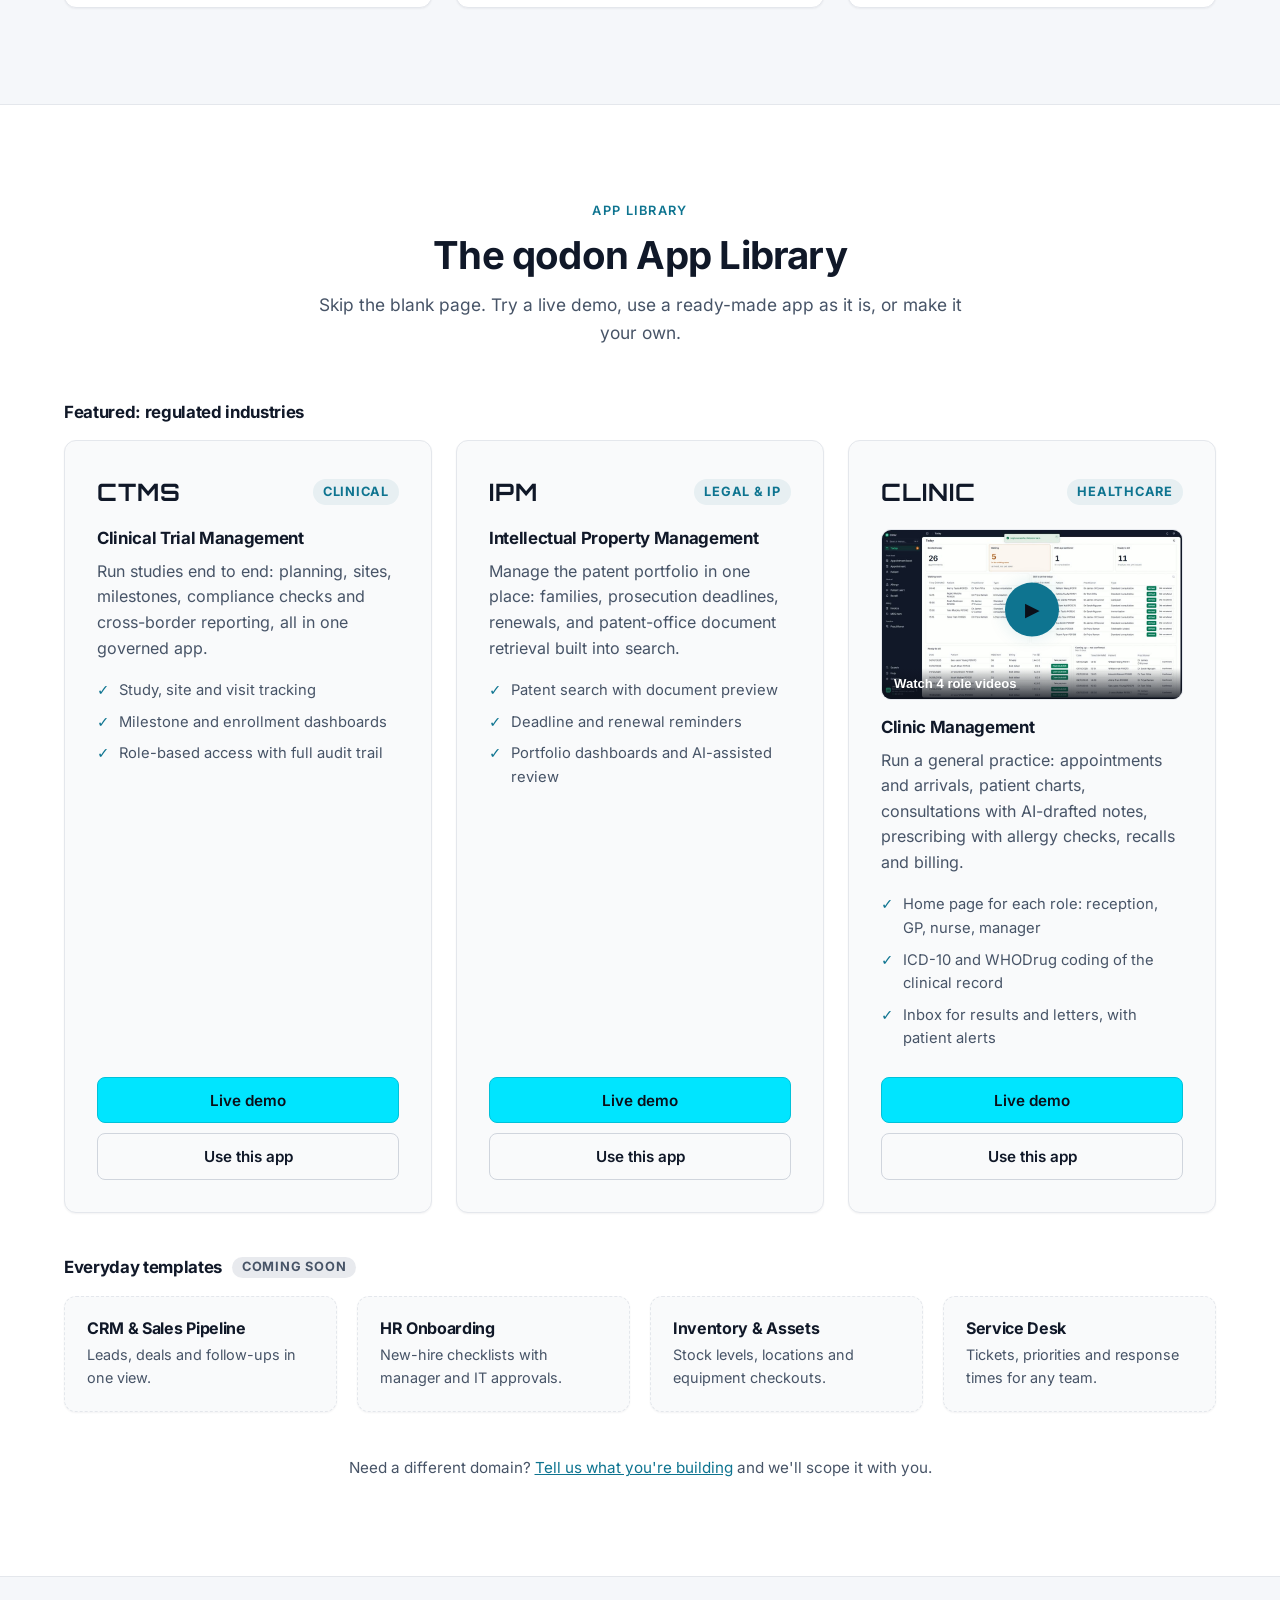
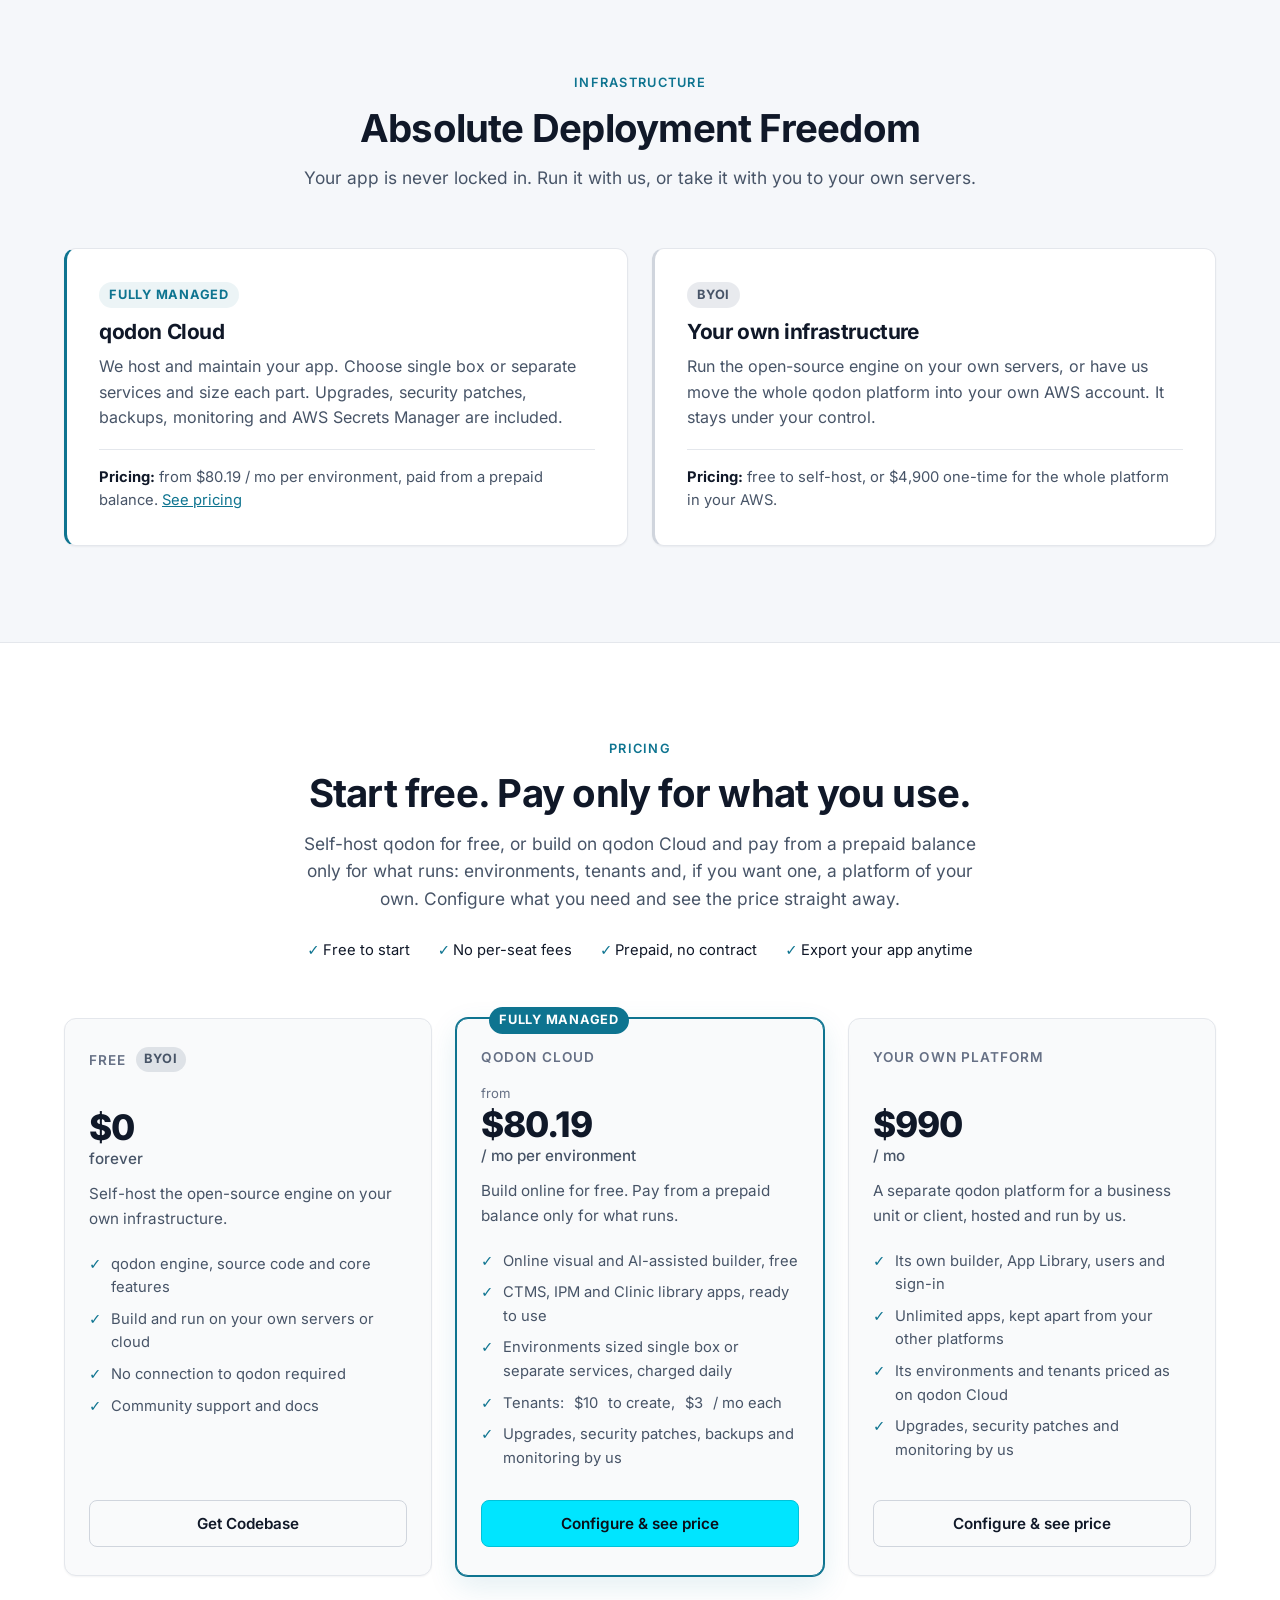
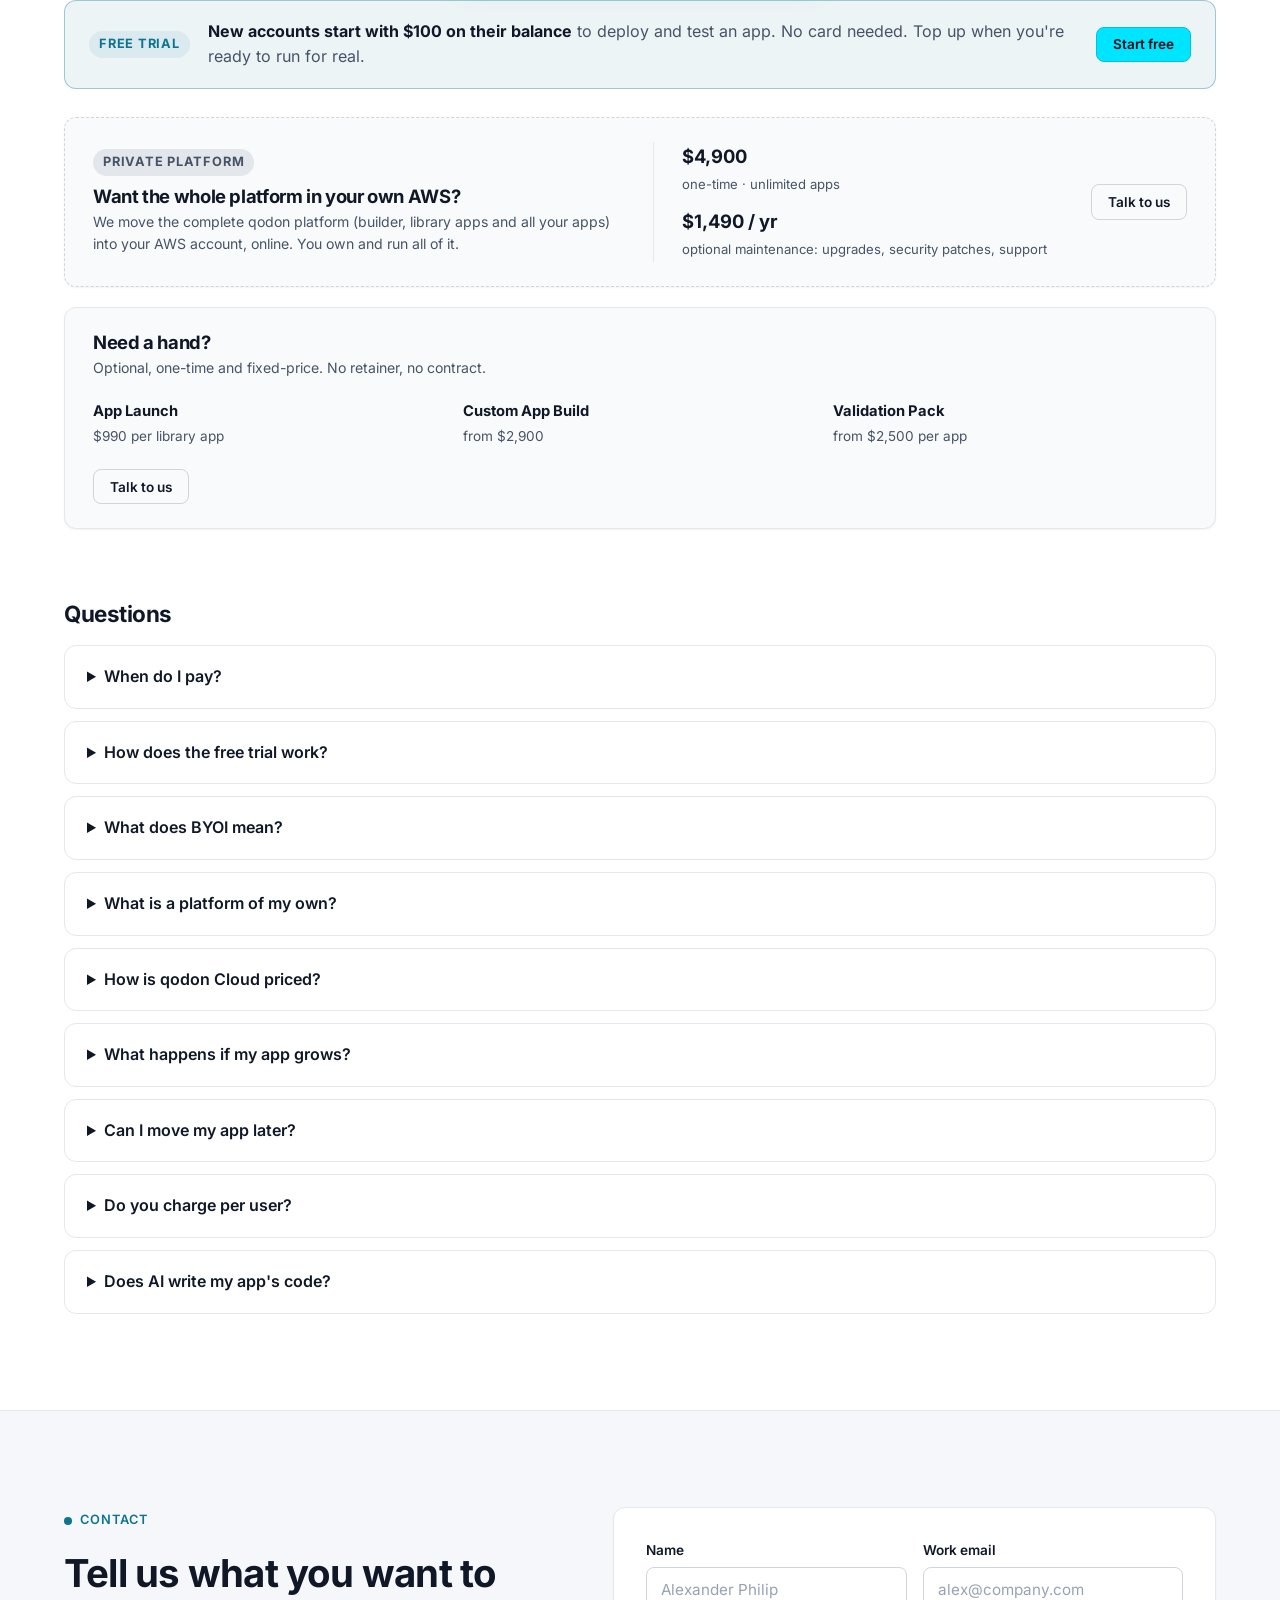
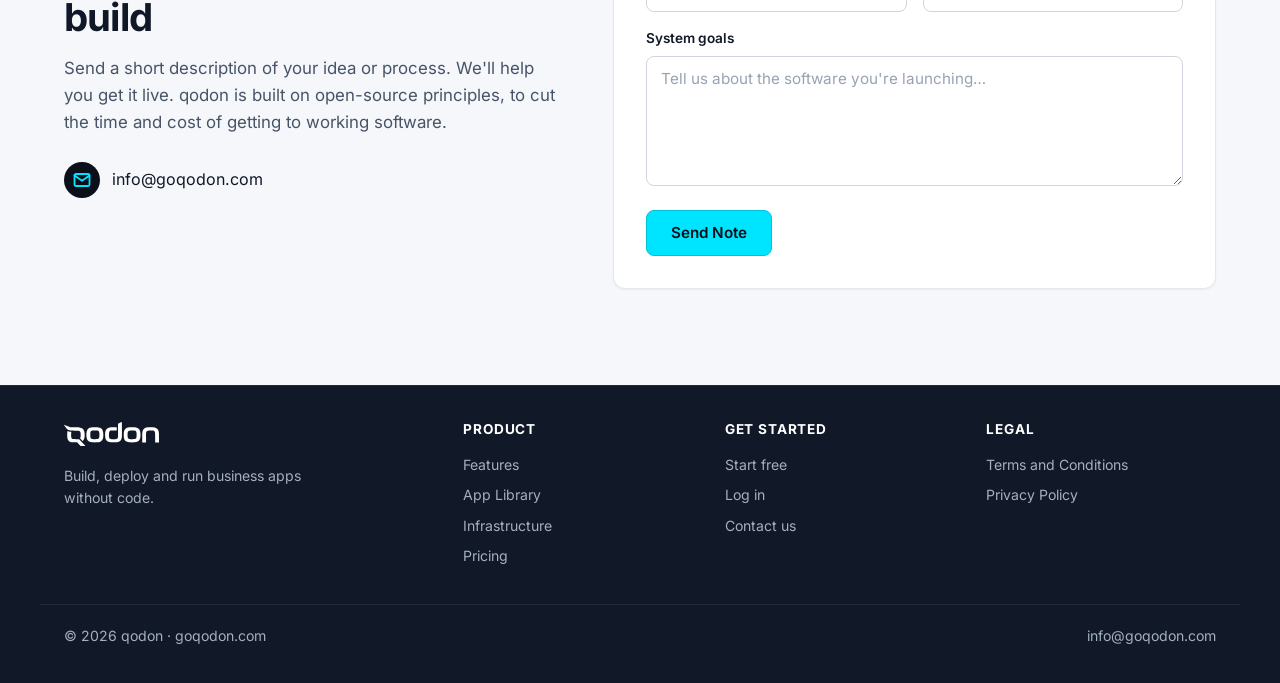
==== commit b43363a4: "Add clinic reception video to the project" ====
--- a/index.html
+++ b/index.html
@@ -4,7 +4,7 @@
   <meta charset="utf-8">
   <meta name="viewport" content="width=device-width, initial-scale=1.0">
   <title>qodon | No-code platform to build and deploy business apps</title>
-  <meta name="description" content="Build business apps without code, with AI help when you want it. Start from ready-made apps such as clinical trials, IP and quality management, deploy to your own cloud or ours, and pay per app, not per seat.">
+  <meta name="description" content="Build business apps without code, with AI help when you want it. Start from ready-made apps such as clinical trials, IP and clinic management, deploy to your own cloud or ours, and pay per app, not per seat.">
   <meta name="theme-color" content="#0B0F19">
   <link rel="icon" href="favicon.ico" sizes="32x32">
   <link rel="icon" type="image/svg+xml" href="images/brand/qodon-q-tile.svg">
@@ -17,7 +17,7 @@
   <meta property="og:image" content="https://goqodon.com/images/brand/og-image.png">
   <meta property="og:image:width" content="1200">
   <meta property="og:image:height" content="630">
-  <meta property="og:image:alt" content="qodon: Build software at the speed of thought. AI-native no-code platform with CTMS, IPM and QMS apps.">
+  <meta property="og:image:alt" content="qodon: Build software at the speed of thought. AI-native no-code platform with CTMS, IPM and Clinic apps.">
   <meta property="og:site_name" content="qodon">
   <meta name="twitter:card" content="summary_large_image">
   <meta name="twitter:image" content="https://goqodon.com/images/brand/og-image.png">
@@ -161,6 +161,7 @@
           <!-- CTMS -->
           <article class="card app-card">
             <div class="app-top"><span class="app-code">CTMS</span><span class="tag">Clinical</span></div>
+            <button type="button" class="app-video" data-videos="ctms" hidden><img alt="" loading="lazy" width="960" height="540"><span class="app-video-play" aria-hidden="true">&#9654;</span><span class="app-video-label"></span></button>
             <h3>Clinical Trial Management</h3>
             <p>Run studies end to end: planning, sites, milestones, compliance checks and cross-border reporting, all in one governed app.</p>
             <ul class="ticks">
@@ -177,6 +178,7 @@
           <!-- IPM -->
           <article class="card app-card">
             <div class="app-top"><span class="app-code">IPM</span><span class="tag">Legal &amp; IP</span></div>
+            <button type="button" class="app-video" data-videos="ipm" hidden><img alt="" loading="lazy" width="960" height="540"><span class="app-video-play" aria-hidden="true">&#9654;</span><span class="app-video-label"></span></button>
             <h3>Intellectual Property Management</h3>
             <p>Manage the patent portfolio in one place: families, prosecution deadlines, renewals, and patent-office document retrieval built into search.</p>
             <ul class="ticks">
@@ -190,19 +192,20 @@
             </div>
           </article>
 
-          <!-- QMS -->
+          <!-- Clinic -->
           <article class="card app-card">
-            <div class="app-top"><span class="app-code">QMS</span><span class="tag">Quality</span></div>
-            <h3>Quality Management System</h3>
-            <p>Keep quality events moving: deviations, CAPA, audits, change control and SOP training, with approval workflows and traceable records.</p>
+            <div class="app-top"><span class="app-code">CLINIC</span><span class="tag">Healthcare</span></div>
+            <button type="button" class="app-video" data-videos="clinic" hidden><img alt="" loading="lazy" width="960" height="540"><span class="app-video-play" aria-hidden="true">&#9654;</span><span class="app-video-label"></span></button>
+            <h3>Clinic Management</h3>
+            <p>Run a general practice: appointments and arrivals, patient charts, consultations with AI-drafted notes, prescribing with allergy checks, recalls and billing.</p>
             <ul class="ticks">
-              <li>Deviation → investigation → CAPA workflow</li>
-              <li>Audit planning and findings tracking</li>
-              <li>SOP versioning and training records</li>
+              <li>Home page for each role: reception, GP, nurse, manager</li>
+              <li>ICD-10 and WHODrug coding of the clinical record</li>
+              <li>Inbox for results and letters, with patient alerts</li>
             </ul>
             <div class="app-actions">
-              <a data-link="demo:qms" class="btn btn-neon" target="_blank" rel="noopener">Live demo</a>
-              <a data-link="use:qms" class="btn btn-outline">Use this app</a>
+              <a data-link="demo:clinic" class="btn btn-neon" target="_blank" rel="noopener">Live demo</a>
+              <a data-link="use:clinic" class="btn btn-outline">Use this app</a>
             </div>
           </article>
 
@@ -283,7 +286,7 @@
             <p class="price-desc">Build online for free. Pay from a prepaid balance only for what runs.</p>
             <ul class="ticks">
               <li>Online visual and AI-assisted builder, free</li>
-              <li>CTMS and IPM library apps, ready to use</li>
+              <li>CTMS, IPM and Clinic library apps, ready to use</li>
               <li>Environments sized single box or separate services, charged daily</li>
               <li>Tenants: <span data-price="tenant_creation">$10</span> to create, <span data-price="tenant_upkeep">$3</span> / mo each</li>
               <li>Upgrades, security patches, backups and monitoring by us</li>
@@ -421,6 +424,23 @@
 
   </main>
 
+  <!-- ===== Role videos ===== -->
+  <div class="cfg-backdrop" id="vid" role="dialog" aria-modal="true" aria-labelledby="vidTitle">
+    <div class="cfg vid">
+      <div class="cfg-head">
+        <div>
+          <h3 id="vidTitle"></h3>
+          <p id="vidSub">One short video for each role: what that person sees when they sign in, and a task or two.</p>
+        </div>
+        <button type="button" class="cfg-close" aria-label="Close" id="vidClose">&#10005;</button>
+      </div>
+      <div class="vid-body">
+        <video id="vidPlayer" controls playsinline preload="metadata"></video>
+        <div class="vid-list" id="vidList" role="tablist" aria-label="Roles"></div>
+      </div>
+    </div>
+  </div>
+
   <!-- ===== Configurator ===== -->
   <div class="cfg-backdrop" id="cfg" role="dialog" aria-modal="true" aria-labelledby="cfgTitle">
     <div class="cfg">
@@ -513,7 +533,7 @@
       login: 'https://platform.goqodon.com/login',
       signup: 'https://platform.goqodon.com/register',
       codebase: '',                      // open-source engine download / repository
-      demo: { ctms: '', ipm: '', qms: '' }
+      demo: { ctms: '', ipm: '', clinic: '' }
     };
     // The prices (the Console's public price book; ?pricebook=<url> to try another). Until it
     // answers, and if it can't, the figures written in the page stand.
@@ -535,6 +555,67 @@
       var p = el.dataset.link.split(':');
       setLink(el, platformLink(p[0], p[1]));
     });
+    // ---- role videos: one list per library app (files in videos/). An app without videos shows no poster. ----
+    var VIDEOS = {
+      ctms: { name: 'Clinical Trial Management', list: [] },
+      ipm: { name: 'Intellectual Property Management', list: [] },
+      clinic: { name: 'Clinic Management', list: [
+        { role: 'Reception', about: 'Arrivals, bookings and billing', file: 'clinic-reception' },
+        { role: 'GP', about: 'My day, the chart, a consultation and a prescription', file: 'clinic-gp' },
+        { role: 'Nurse', about: 'Nurse clinic, vaccines due and allergies', file: 'clinic-nurse' },
+        { role: 'Practice manager', about: 'Practice overview, invoices and staff', file: 'clinic-practice-manager' }
+      ] }
+    };
+    (function () {
+      var box = document.getElementById('vid'), player = document.getElementById('vidPlayer'), listEl = document.getElementById('vidList');
+      var opener = null;
+      function play(app, i) {
+        var v = VIDEOS[app].list[i];
+        player.poster = 'videos/' + v.file + '.jpg';
+        player.src = 'videos/' + v.file + '.mp4';
+        Array.prototype.forEach.call(listEl.children, function (b, n) { b.setAttribute('aria-selected', n === i ? 'true' : 'false'); });
+        player.play().catch(function () {});
+      }
+      function open(app) {
+        var set = VIDEOS[app];
+        opener = document.activeElement;
+        document.getElementById('vidTitle').textContent = set.name + ': role videos';
+        listEl.innerHTML = '';
+        set.list.forEach(function (v, i) {
+          var b = document.createElement('button');
+          b.type = 'button'; b.className = 'vid-item'; b.setAttribute('role', 'tab');
+          b.innerHTML = '<img alt="" src="videos/' + v.file + '.jpg"><span><b></b><small></small></span>';
+          b.querySelector('b').textContent = v.role;
+          b.querySelector('small').textContent = v.about;
+          b.addEventListener('click', function () { play(app, i); });
+          listEl.appendChild(b);
+        });
+        box.classList.add('open');
+        document.body.style.overflow = 'hidden';
+        play(app, 0);
+        document.getElementById('vidClose').focus();
+      }
+      function close() {
+        if (!box.classList.contains('open')) return;
+        player.pause(); player.removeAttribute('src'); player.load();
+        box.classList.remove('open');
+        document.body.style.overflow = '';
+        if (opener && opener.focus) opener.focus();
+      }
+      document.querySelectorAll('[data-videos]').forEach(function (el) {
+        var set = VIDEOS[el.dataset.videos];
+        if (!set || !set.list.length) return;
+        el.querySelector('img').src = 'videos/' + set.list[0].file + '.jpg';
+        el.querySelector('.app-video-label').textContent = 'Watch ' + set.list.length + ' role videos';
+        el.setAttribute('aria-label', 'Watch ' + set.name + ' role videos');
+        el.hidden = false;
+        el.addEventListener('click', function () { open(el.dataset.videos); });
+      });
+      document.getElementById('vidClose').addEventListener('click', close);
+      box.addEventListener('click', function (e) { if (e.target === box) close(); });
+      document.addEventListener('keydown', function (e) { if (e.key === 'Escape') close(); });
+    })();
+
     // links that aren't live yet do nothing instead of jumping to the top
     document.addEventListener('click', function (e) {
       var a = e.target.closest('a[aria-disabled="true"]');
--- a/qodon.css
+++ b/qodon.css
@@ -178,6 +178,29 @@
 .app-actions .row { display: flex; gap: 10px; }
 .app-actions .row .btn { flex: 1; }
 .library-note { text-align: center; margin-top: 36px; font-size: 0.95rem; }
+/* role video poster on an app card, and the role video dialog (reuses the configurator's dialog) */
+.app-video { position: relative; display: block; width: 100%; margin: 0 0 18px; padding: 0; border: 1px solid var(--line); border-radius: 10px; overflow: hidden; background: var(--bg); cursor: pointer; }
+.app-video img { display: block; width: 100%; height: auto; aspect-ratio: 16 / 9; object-fit: cover; transition: transform .25s ease; }
+.app-video[hidden] { display: none; }
+.app-video:hover img { transform: scale(1.03); }
+.app-video:focus-visible { outline: 2px solid var(--neon); outline-offset: 2px; }
+.app-video-play { position: absolute; left: 50%; top: 50%; transform: translate(-50%, -60%); width: 54px; height: 54px; border-radius: 50%; display: grid; place-items: center; background: var(--neon); color: var(--bg); font-size: 1.2rem; box-shadow: 0 0 18px var(--neon-glow); }
+.app-video-label { position: absolute; left: 0; right: 0; bottom: 0; padding: 8px 12px; font-size: 0.82rem; font-weight: 600; color: #FFFFFF; background: linear-gradient(to top, rgba(11, 15, 25, 0.85), rgba(11, 15, 25, 0)); text-align: left; }
+.cfg.vid { max-width: 1200px; }
+.vid-body { display: grid; grid-template-columns: 1fr 280px; gap: 0; }
+.vid-body video { display: block; width: 100%; aspect-ratio: 16 / 9; background: #000; border-bottom-left-radius: 16px; }
+.vid-list { display: flex; flex-direction: column; gap: 6px; padding: 12px; border-left: 1px solid var(--line); overflow-y: auto; }
+.vid-item { display: grid; grid-template-columns: 96px 1fr; gap: 10px; align-items: center; text-align: left; padding: 6px; border: 1px solid transparent; border-radius: 10px; background: none; color: var(--text); cursor: pointer; font: inherit; }
+.vid-item img { width: 96px; aspect-ratio: 16 / 9; object-fit: cover; border-radius: 6px; }
+.vid-item b { display: block; color: var(--white); font-size: 0.9rem; }
+.vid-item small { display: block; font-size: 0.76rem; line-height: 1.35; margin-top: 2px; }
+.vid-item:hover { border-color: var(--line-strong); }
+.vid-item[aria-selected="true"] { border-color: var(--neon); background: var(--neon-soft); }
+@media (max-width: 860px) {
+  .vid-body { grid-template-columns: 1fr; }
+  .vid-body video { border-radius: 0; }
+  .vid-list { border-left: 0; border-top: 1px solid var(--line); }
+}
 .library-note a { color: var(--neon); }
 
 /* ---------- deployment ---------- */
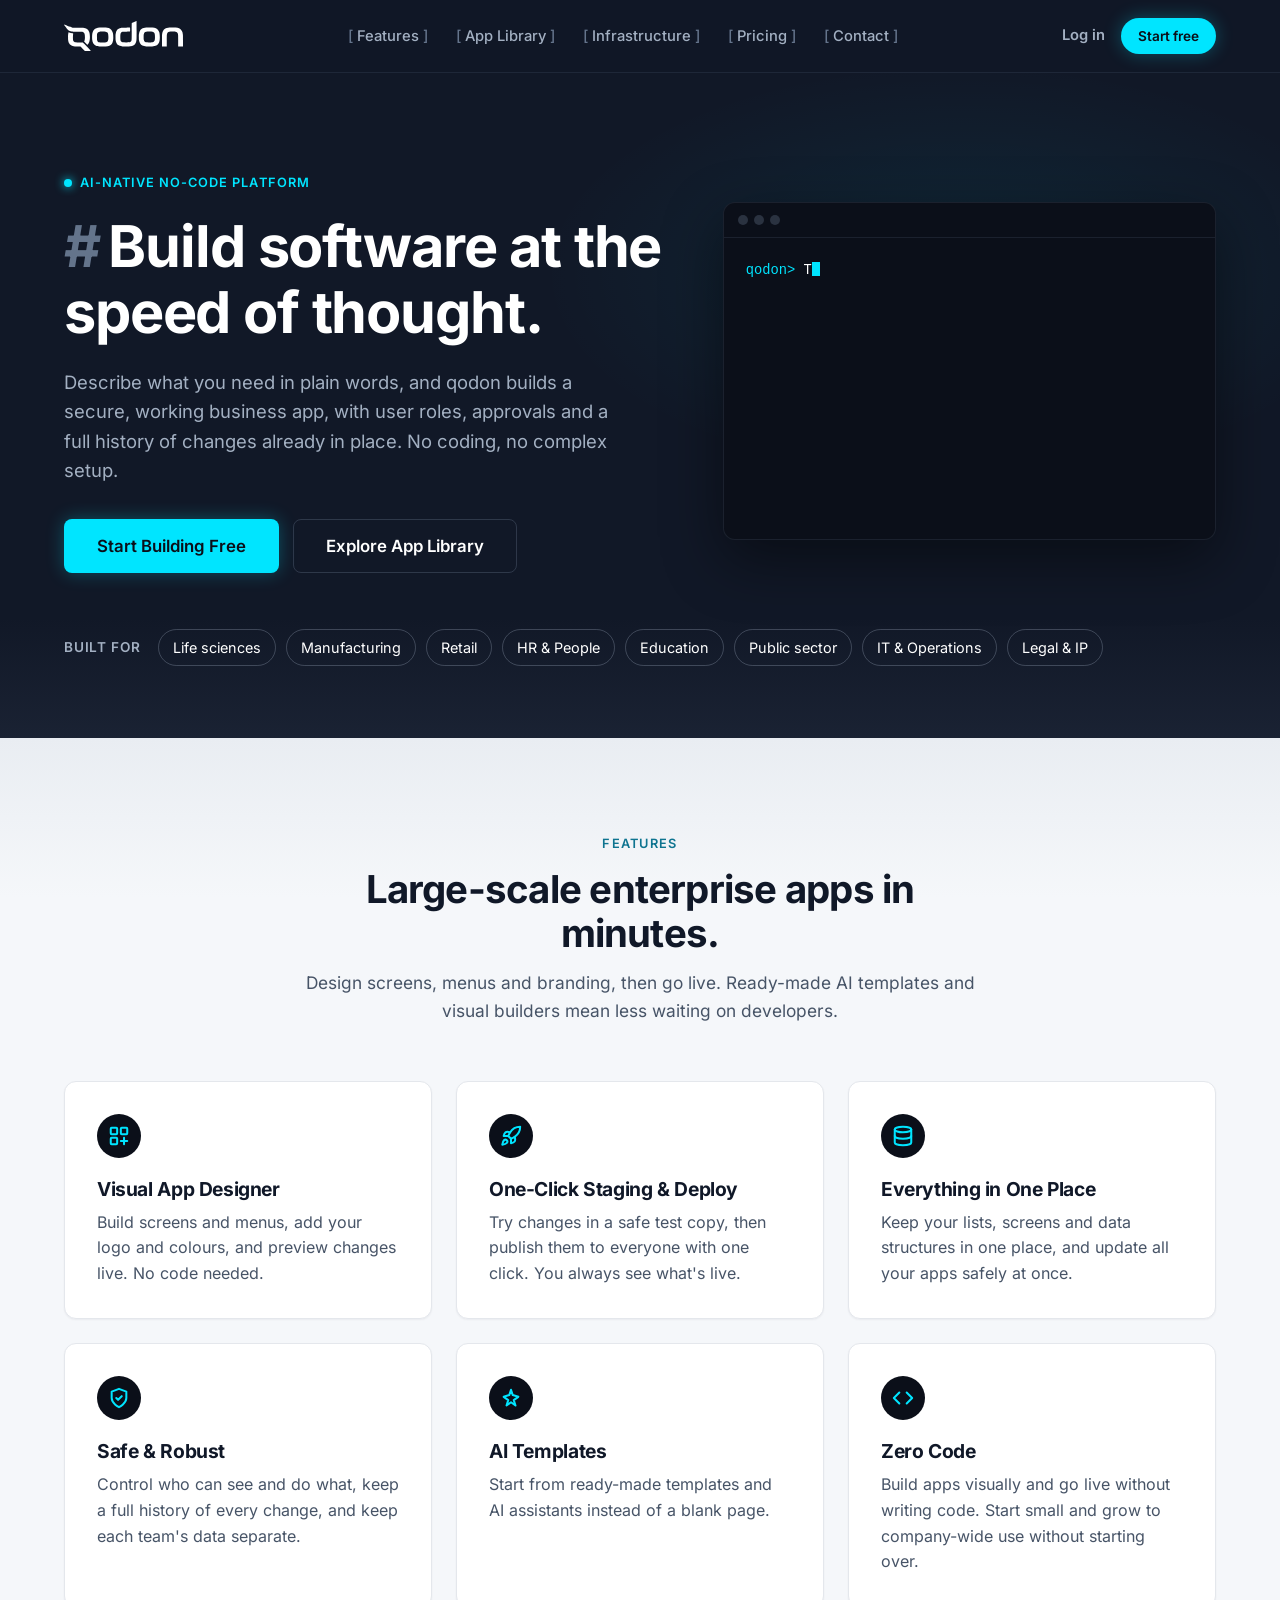
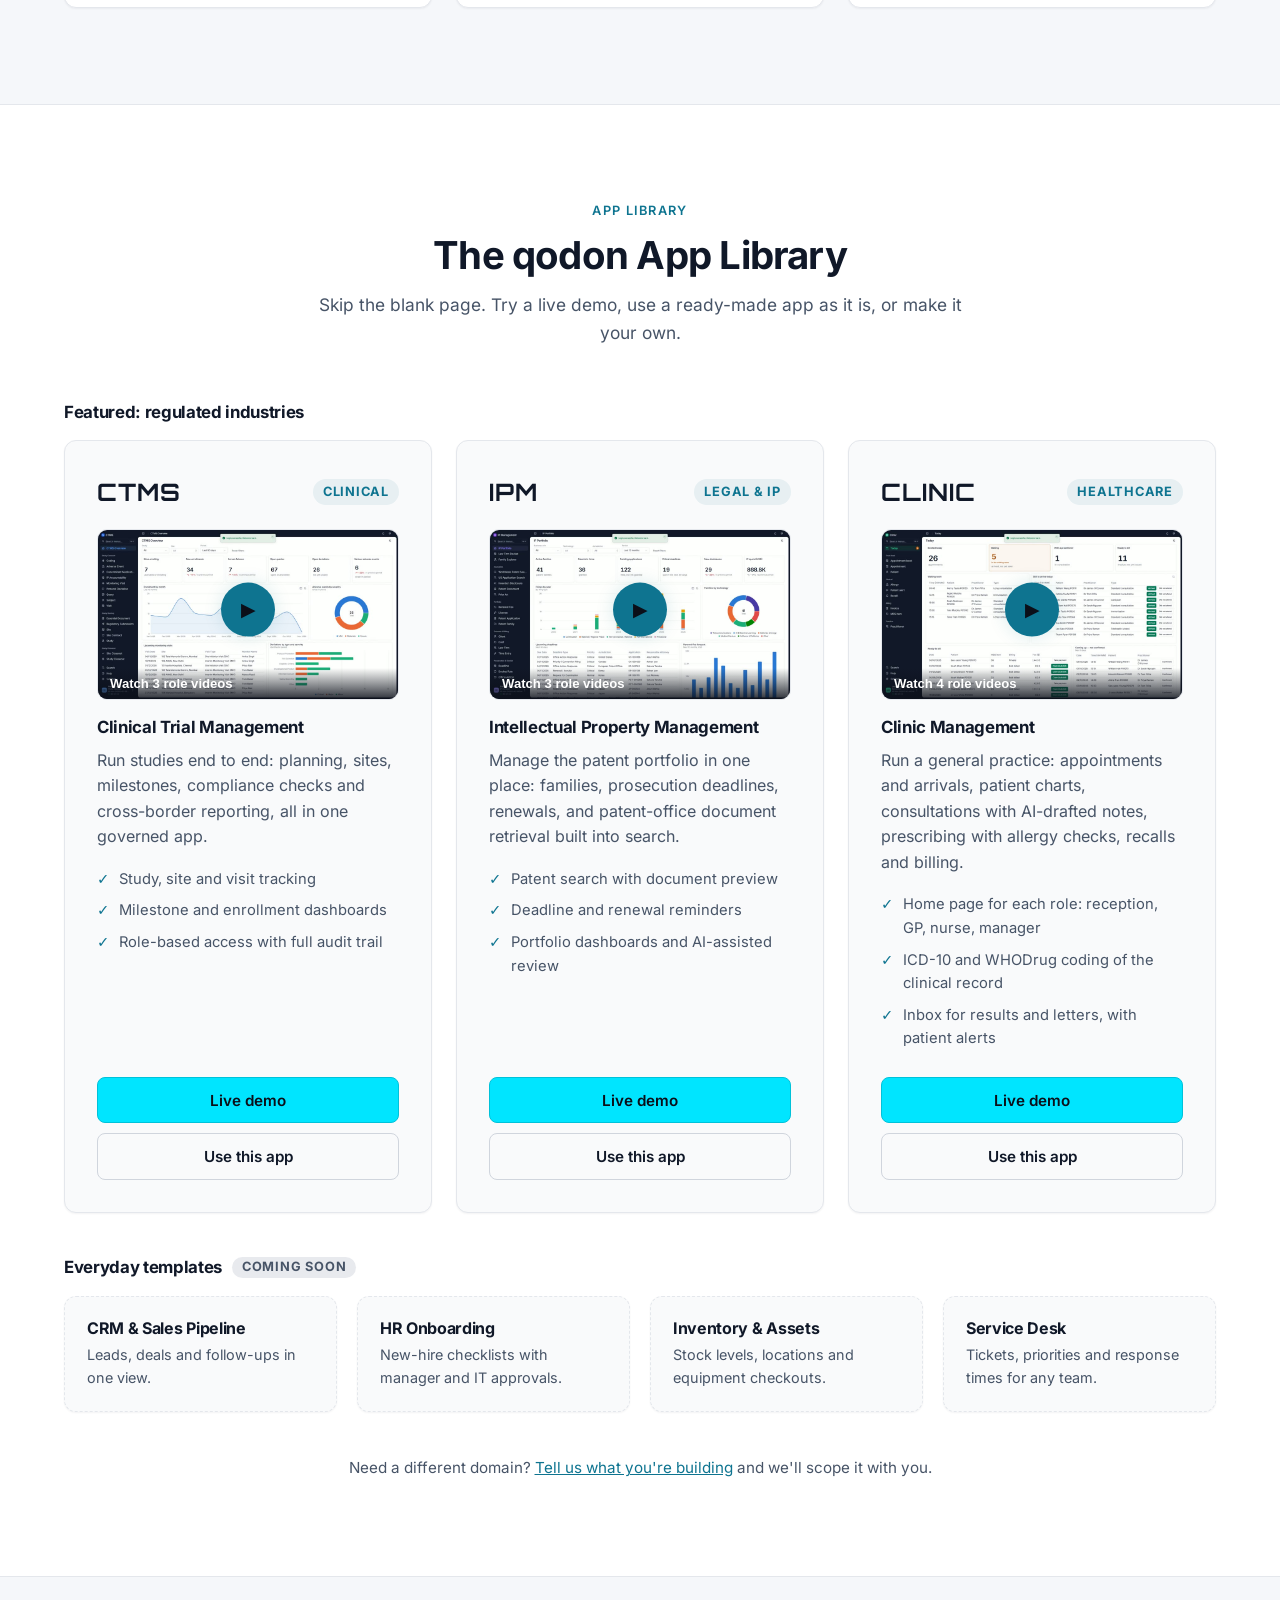
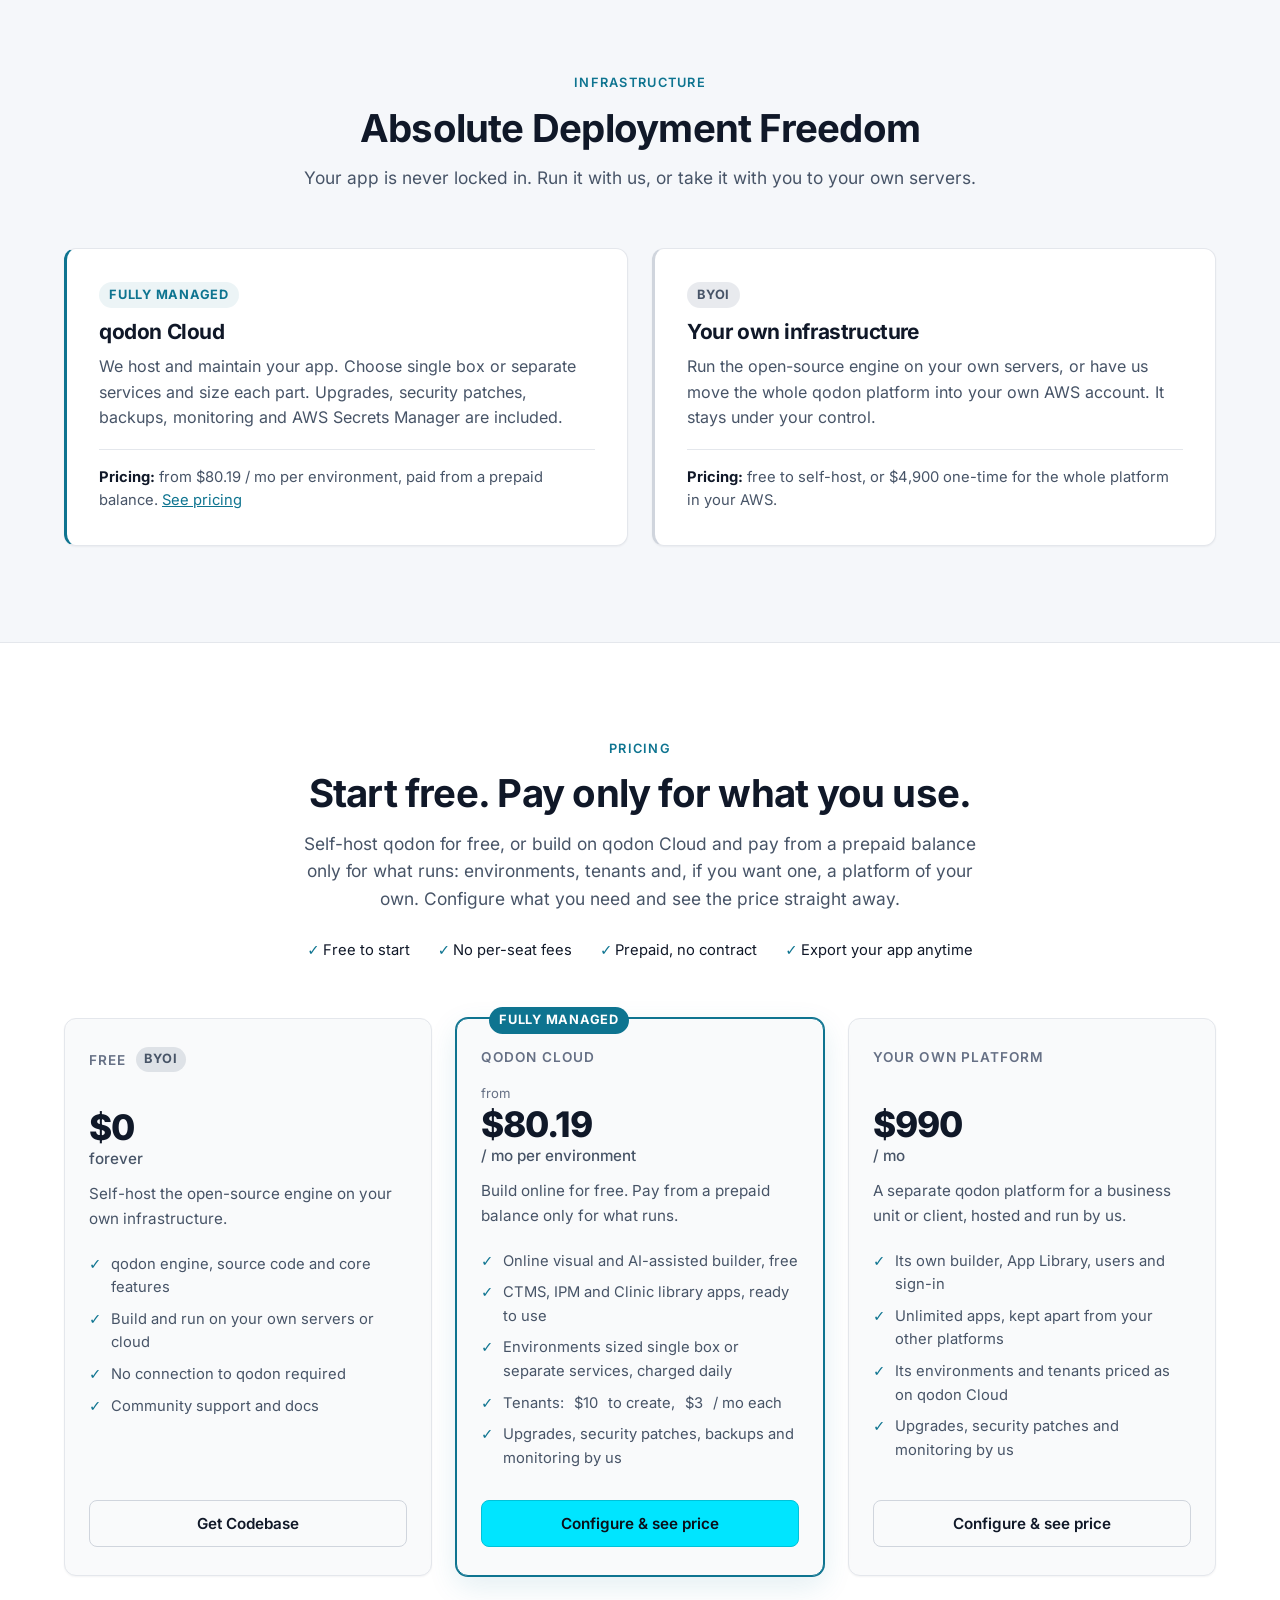
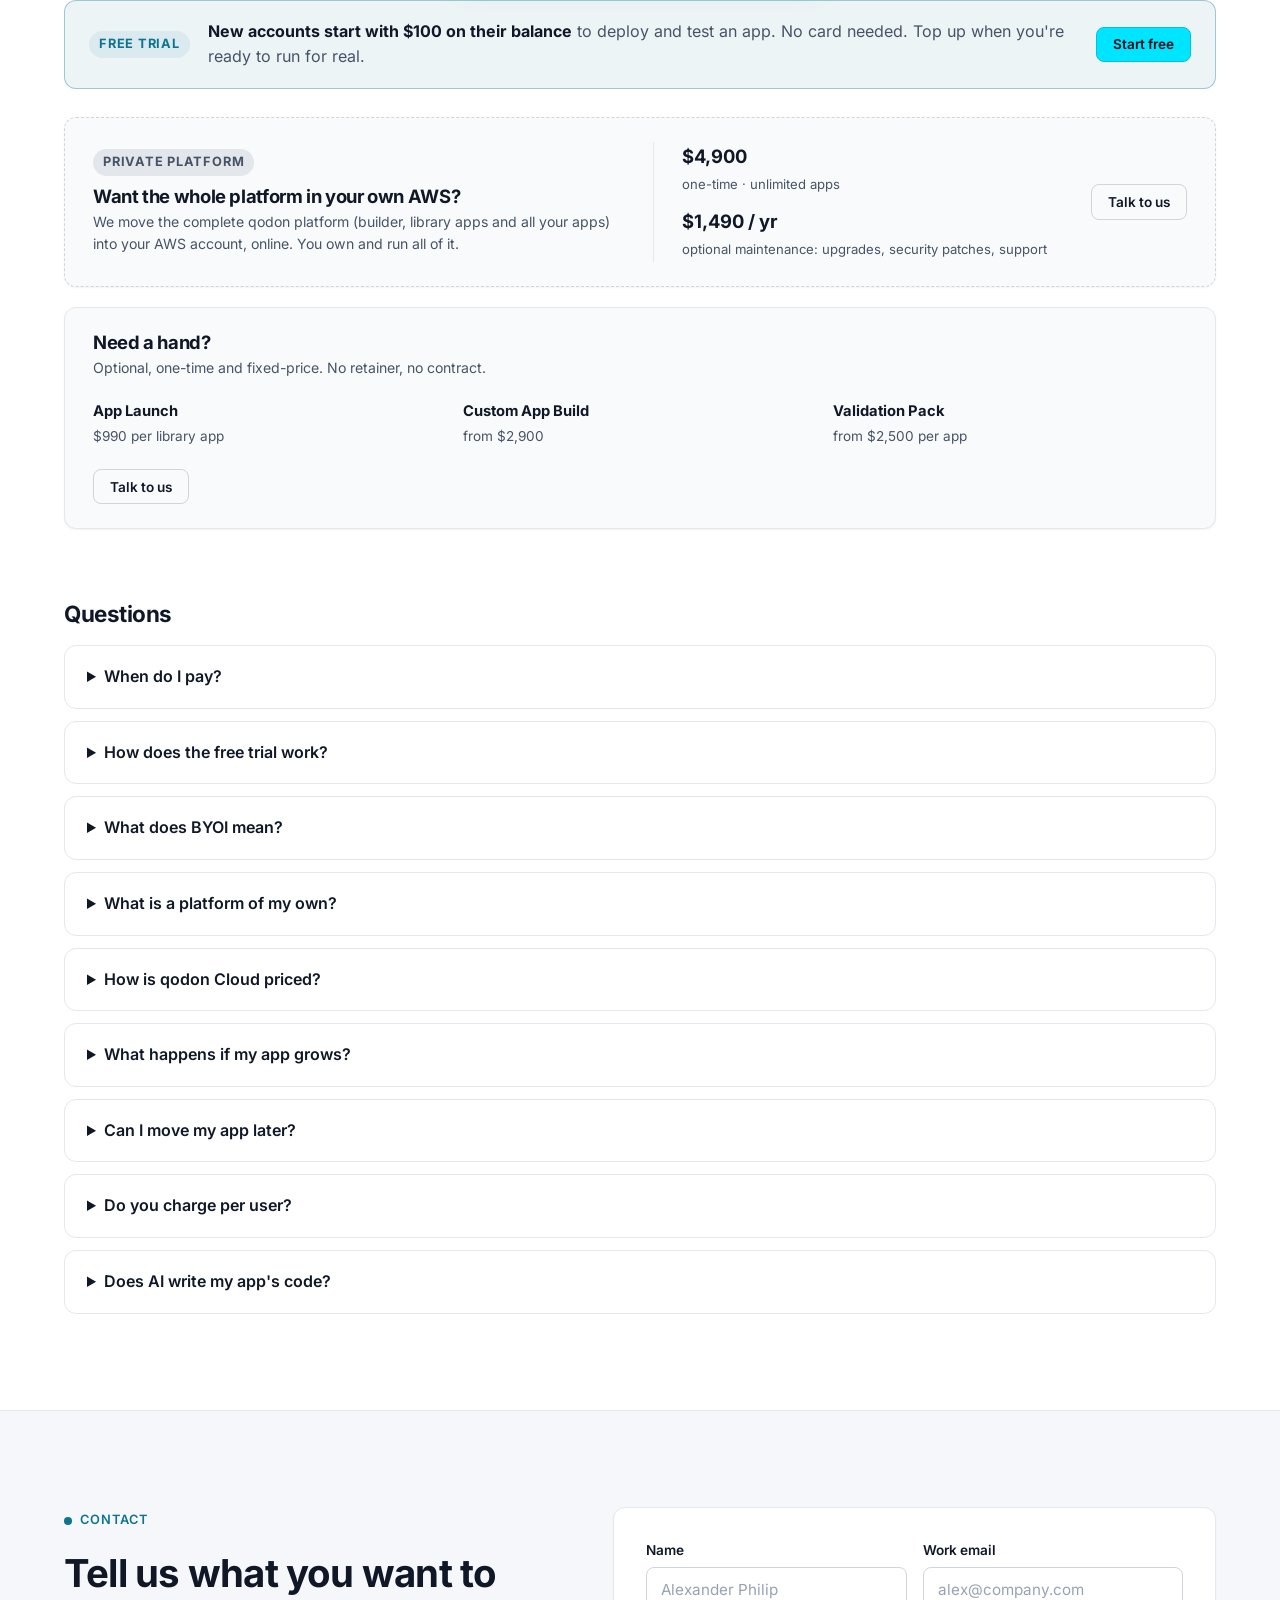
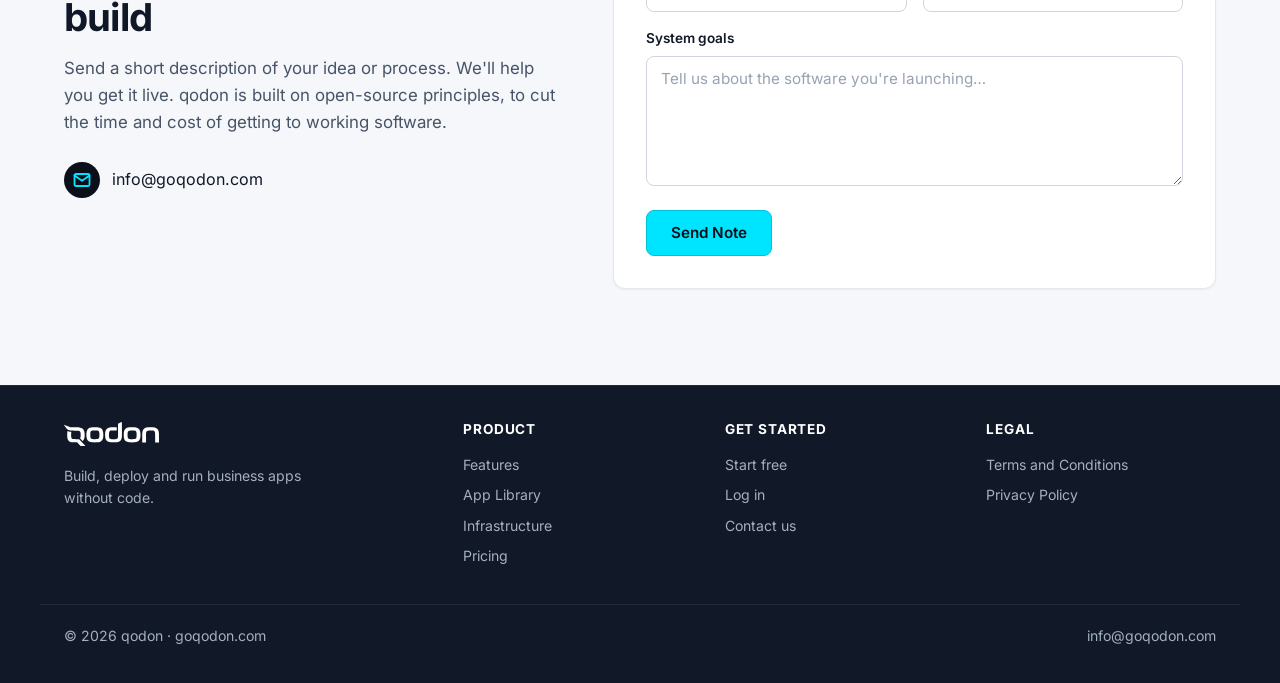
==== commit cb024dfd: "Add new video file for IPM Paralegal" ====
--- a/index.html
+++ b/index.html
@@ -557,8 +557,16 @@
     });
     // ---- role videos: one list per library app (files in videos/). An app without videos shows no poster. ----
     var VIDEOS = {
-      ctms: { name: 'Clinical Trial Management', list: [] },
-      ipm: { name: 'Intellectual Property Management', list: [] },
+      ctms: { name: 'Clinical Trial Management', list: [
+        { role: 'Study manager', about: 'Overview, sites and submissions', file: 'ctms-study-manager' },
+        { role: 'CRA', about: 'Monitoring visits, reports, deviations and queries', file: 'ctms-cra' },
+        { role: 'Site coordinator', about: 'Visits due and an adverse event with its MedDRA term', file: 'ctms-site-coordinator' }
+      ] },
+      ipm: { name: 'Intellectual Property Management', list: [
+        { role: 'IP manager', about: 'Portfolio, family explorer and disclosures', file: 'ipm-ip-manager' },
+        { role: 'Paralegal', about: 'Deadlines, renewal fees and firm invoices', file: 'ipm-paralegal' },
+        { role: 'Law firm', about: 'Firm docket, office actions and time', file: 'ipm-law-firm' }
+      ] },
       clinic: { name: 'Clinic Management', list: [
         { role: 'Reception', about: 'Arrivals, bookings and billing', file: 'clinic-reception' },
         { role: 'GP', about: 'My day, the chart, a consultation and a prescription', file: 'clinic-gp' },
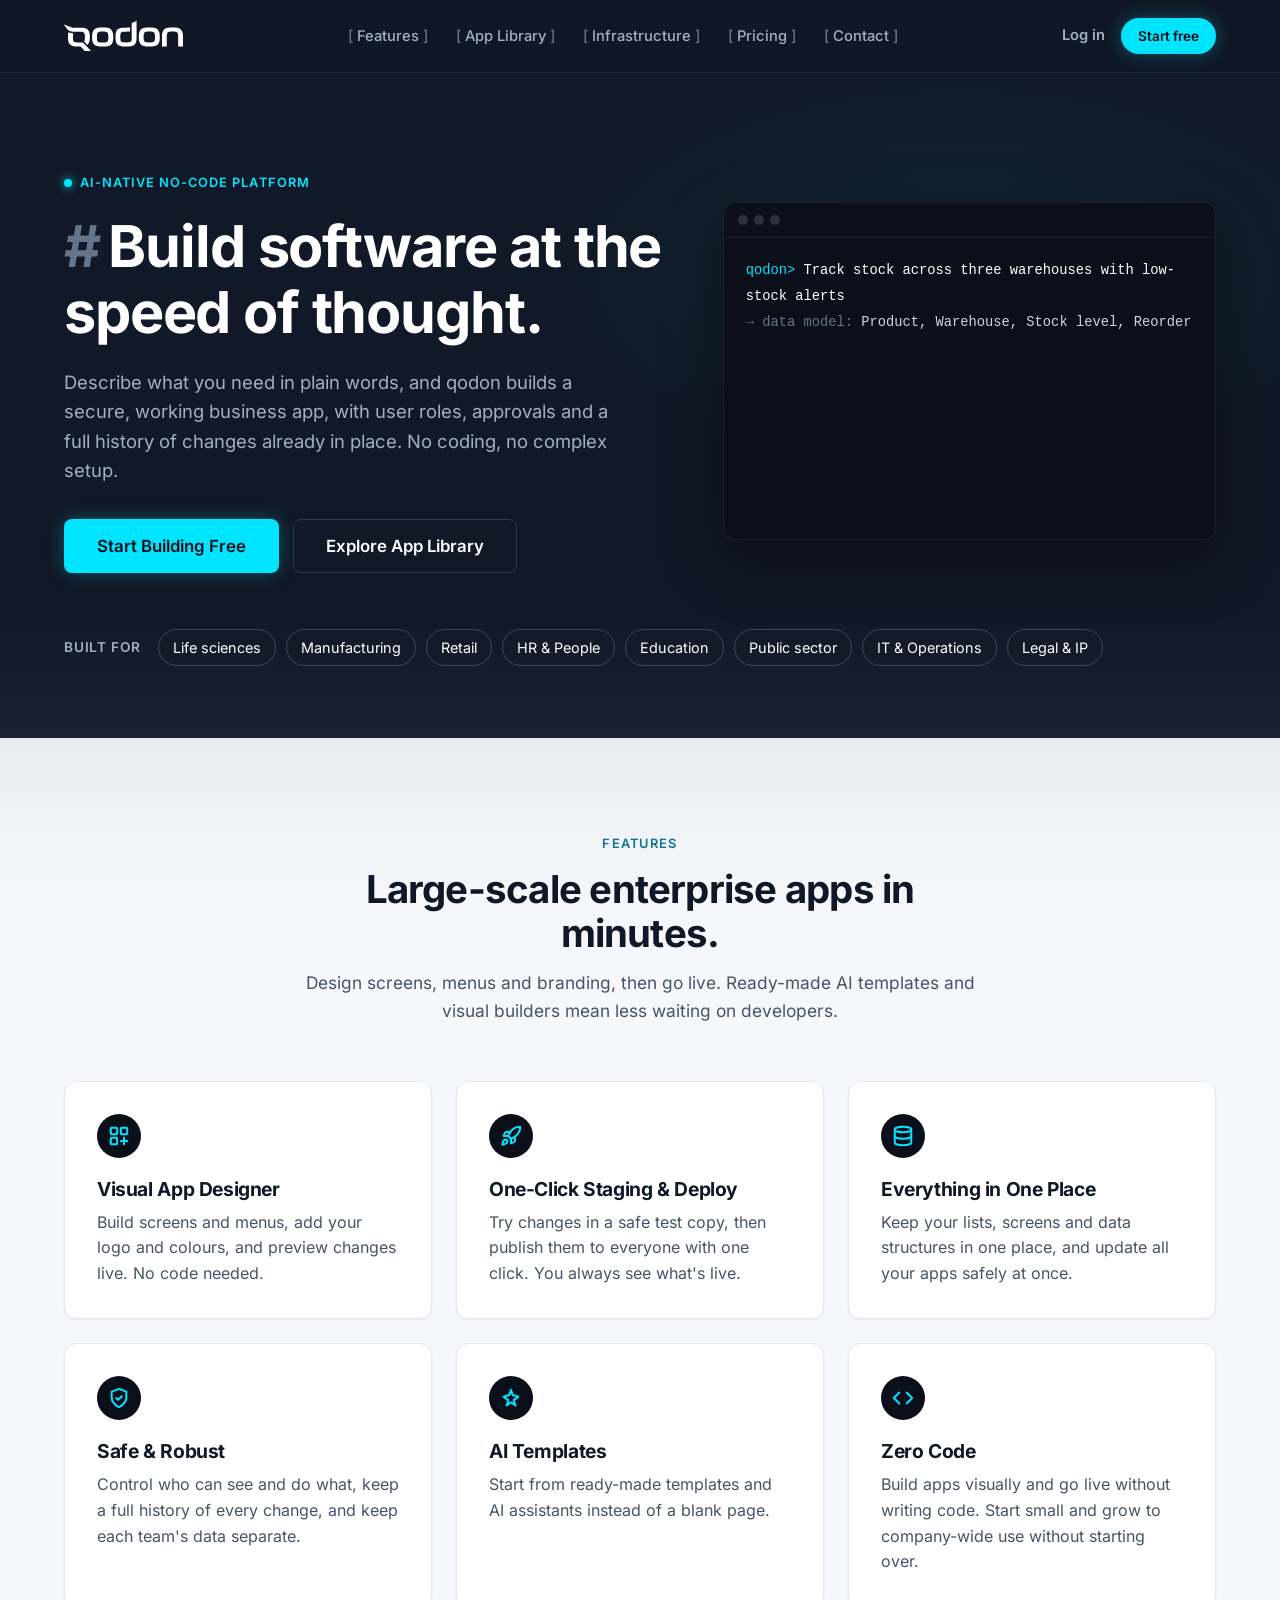
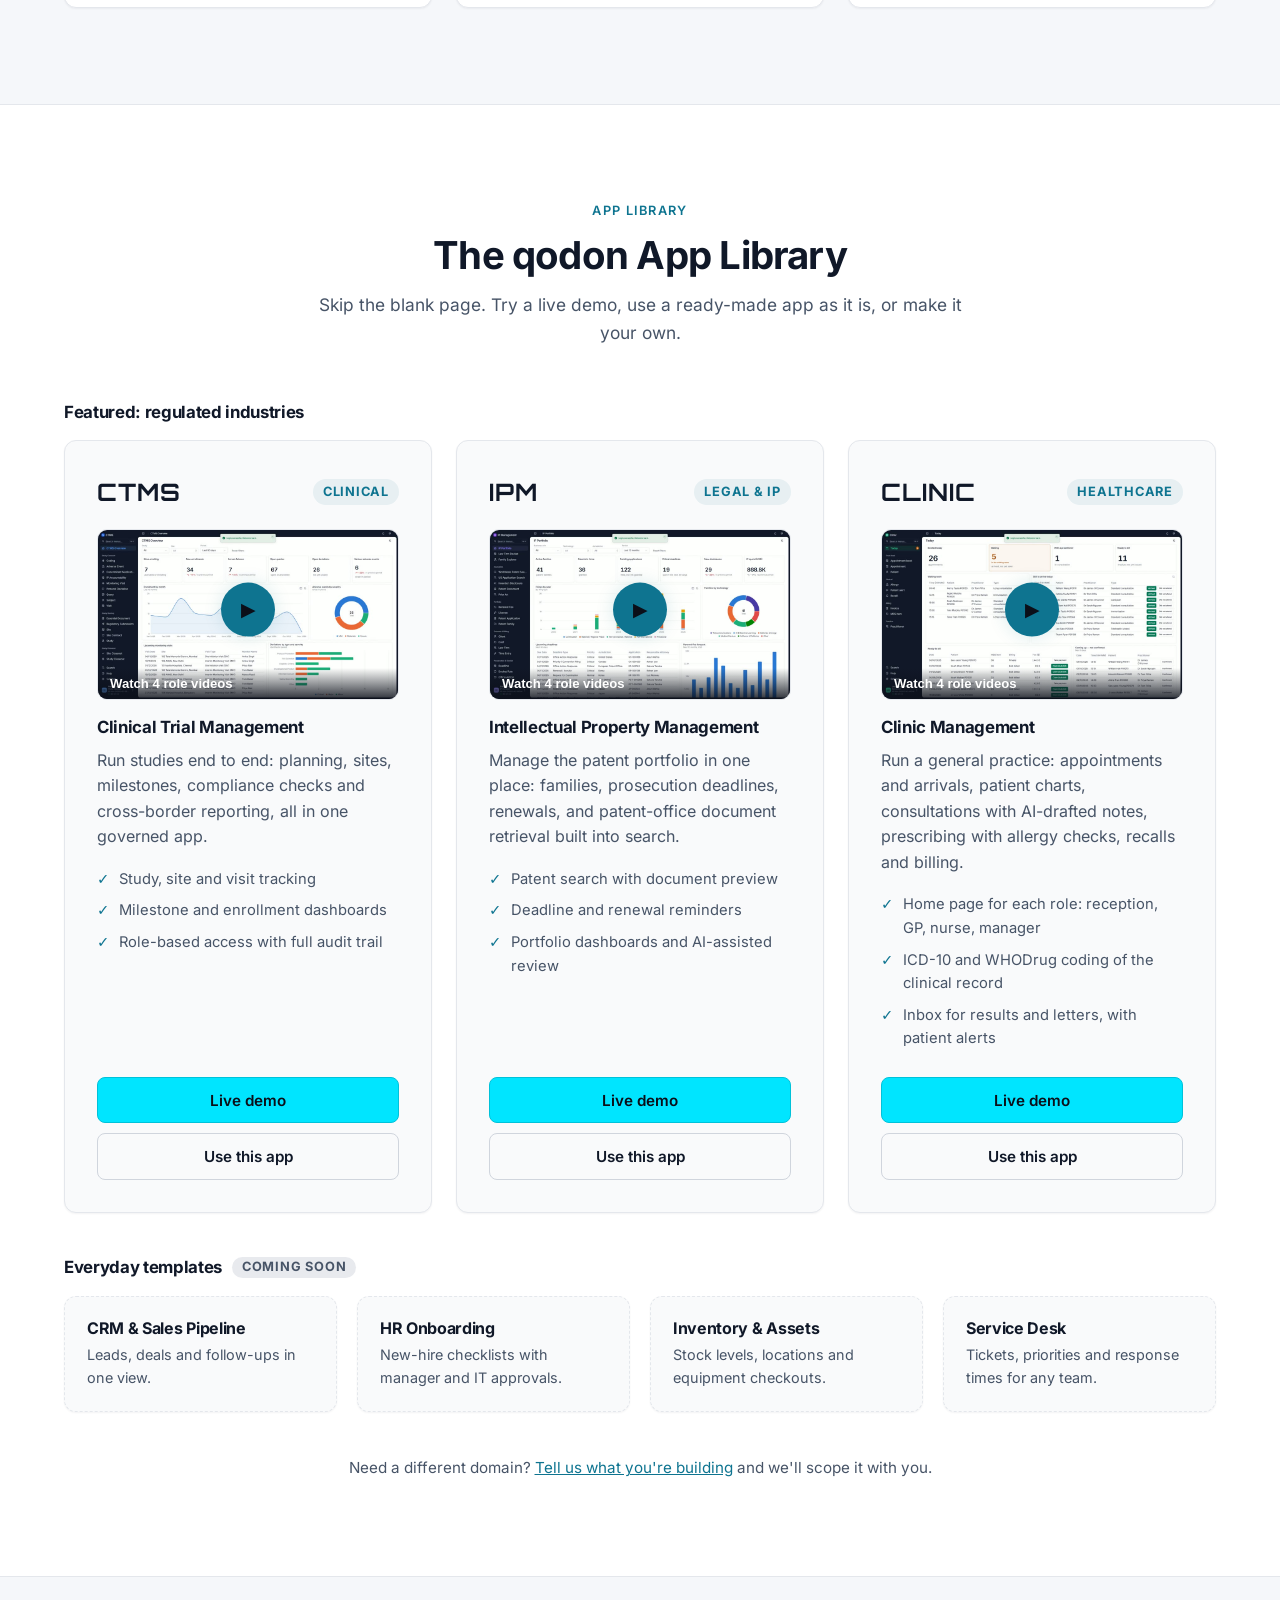
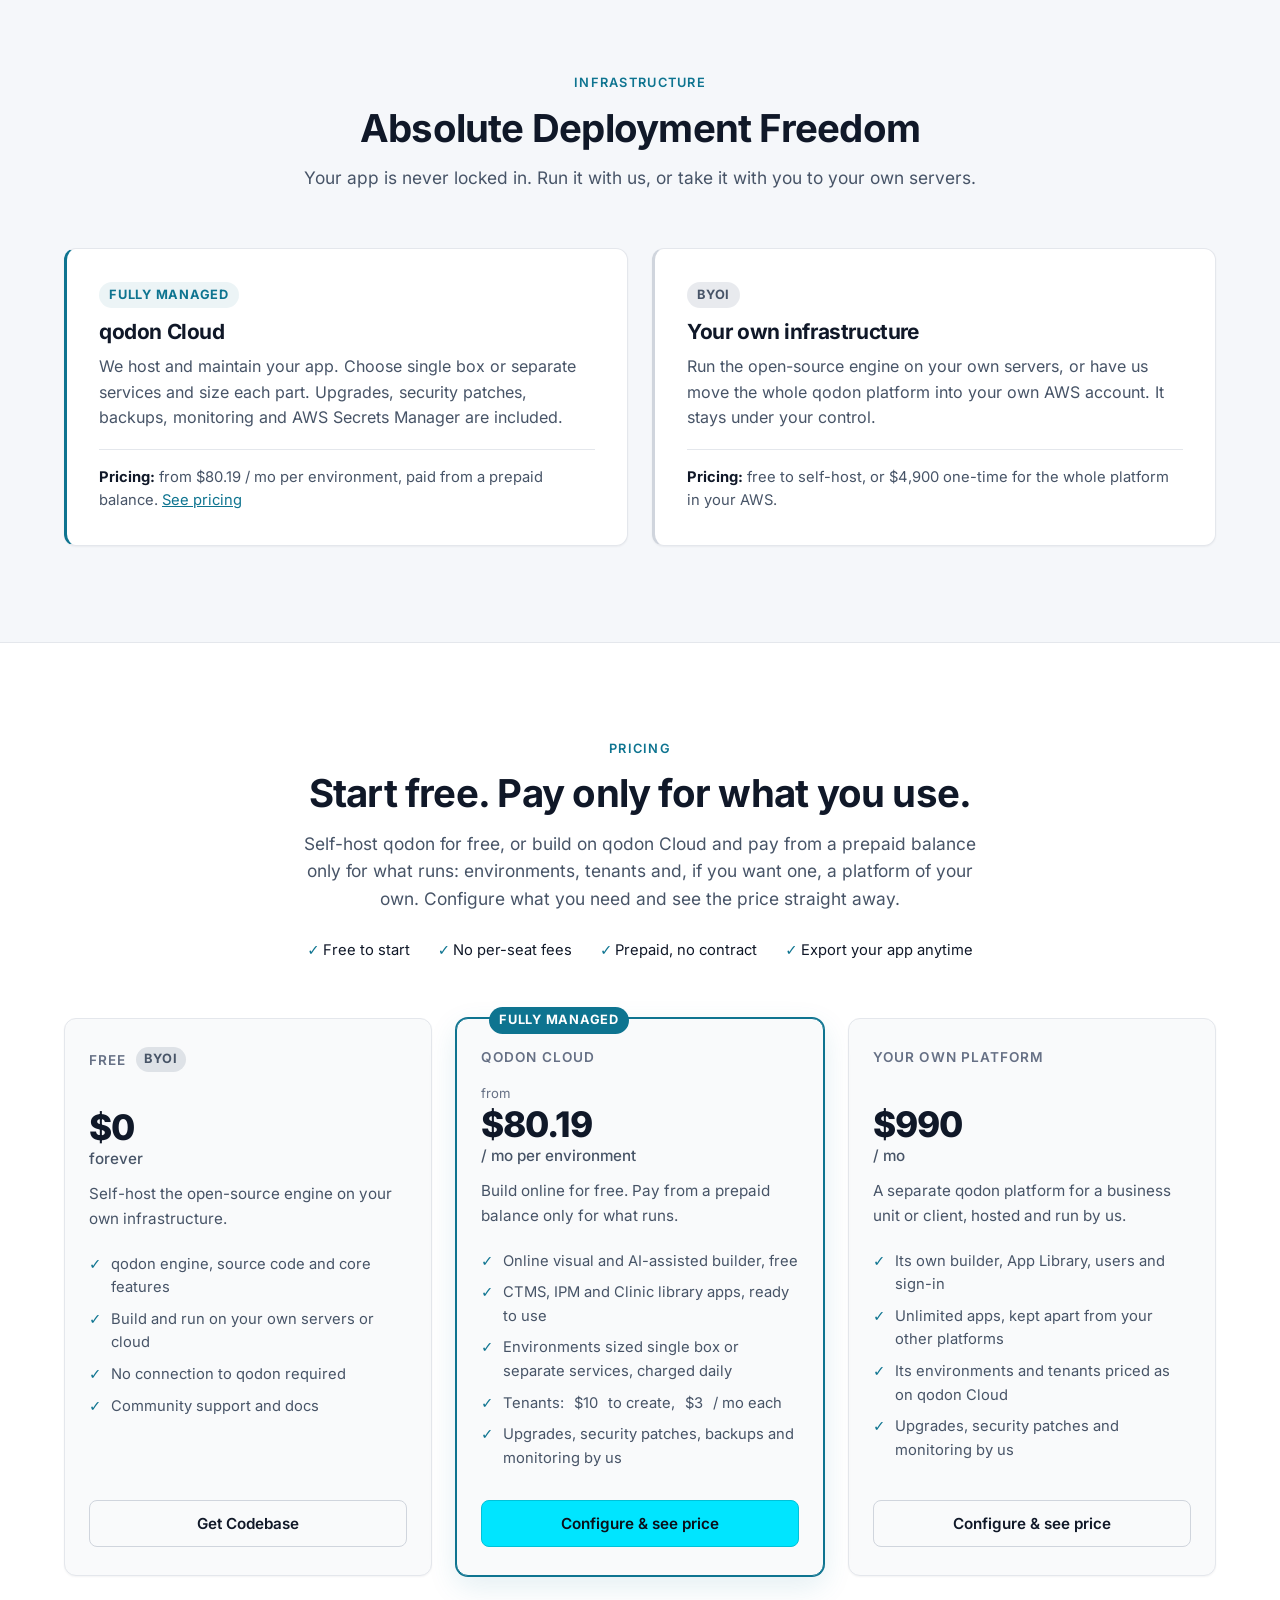
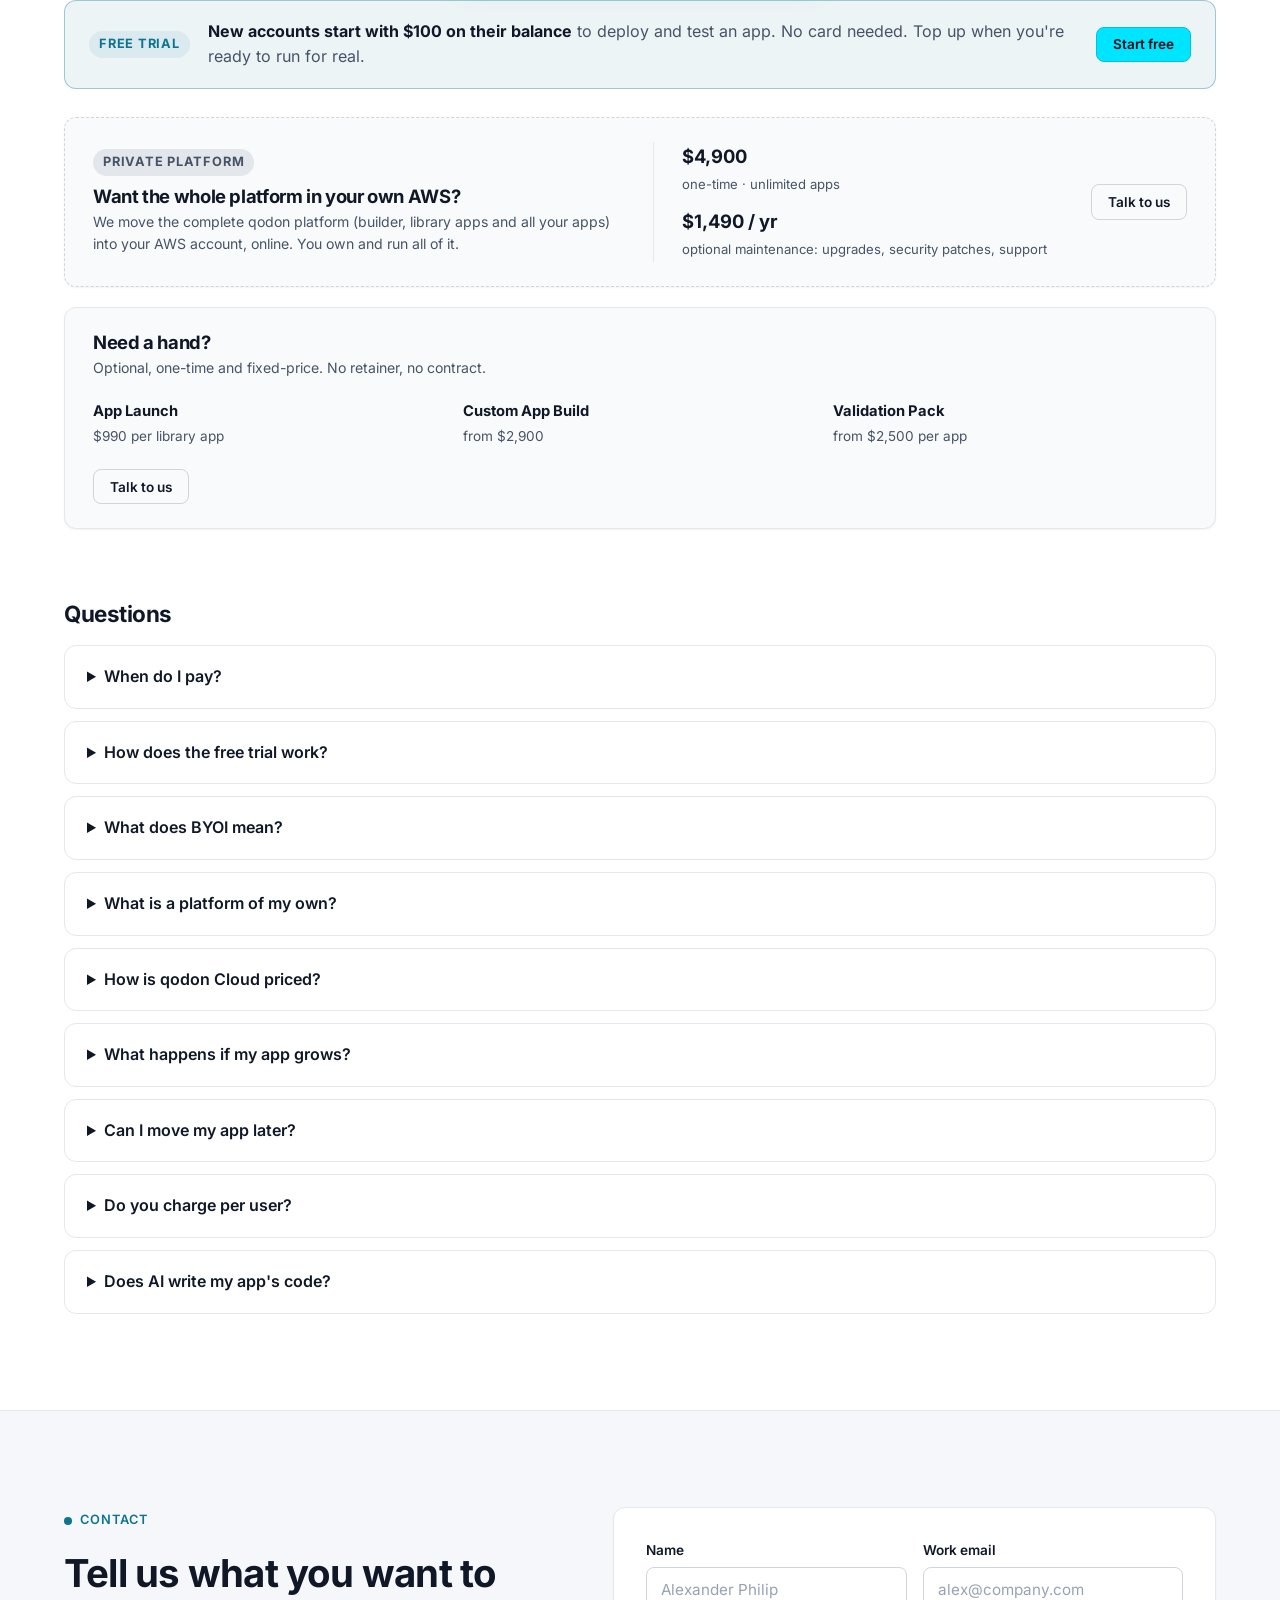
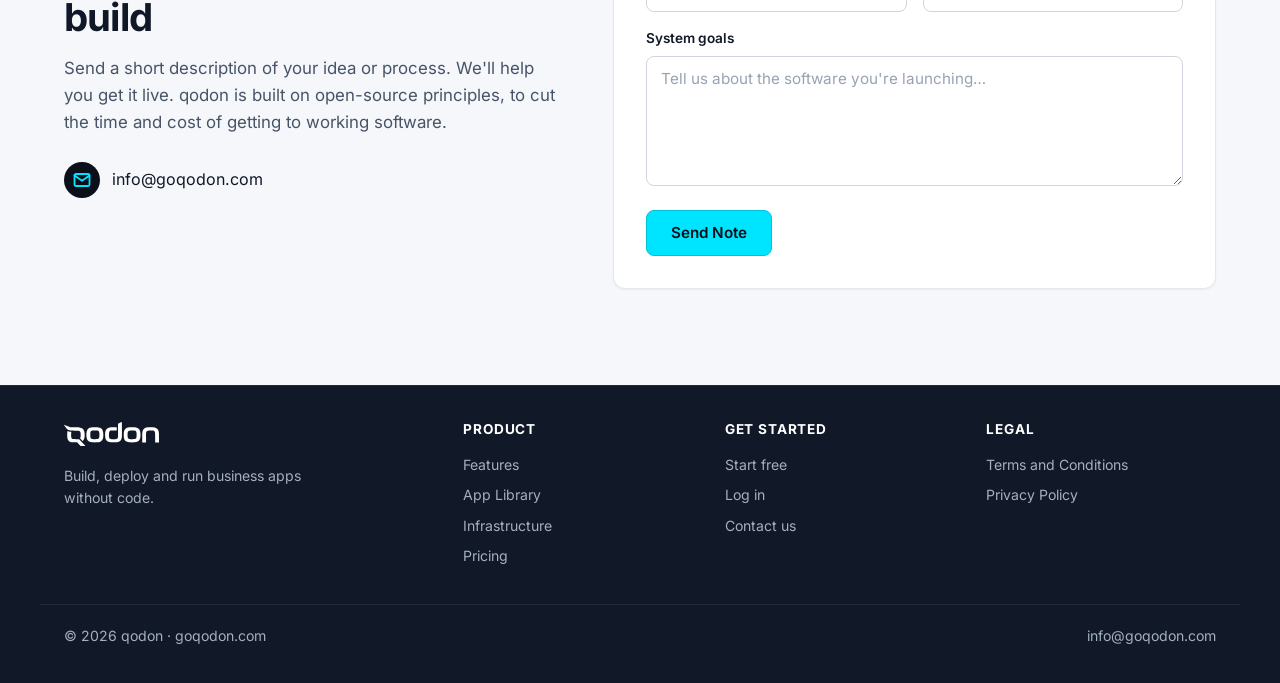
==== commit c5b80dbd: "Add new video file for IPM Patent Attorney" ====
--- a/index.html
+++ b/index.html
@@ -560,10 +560,12 @@
       ctms: { name: 'Clinical Trial Management', list: [
         { role: 'Study manager', about: 'Overview, sites and submissions', file: 'ctms-study-manager' },
         { role: 'CRA', about: 'Monitoring visits, reports, deviations and queries', file: 'ctms-cra' },
-        { role: 'Site coordinator', about: 'Visits due and an adverse event with its MedDRA term', file: 'ctms-site-coordinator' }
+        { role: 'Site coordinator', about: 'Visits due and an adverse event with its MedDRA term', file: 'ctms-site-coordinator' },
+        { role: 'Safety and coding', about: 'Serious events and MedDRA / WHODrug coding', file: 'ctms-safety' }
       ] },
       ipm: { name: 'Intellectual Property Management', list: [
         { role: 'IP manager', about: 'Portfolio, family explorer and disclosures', file: 'ipm-ip-manager' },
+        { role: 'Patent attorney', about: 'My docket, worldwide patent search, drawings and the original text', file: 'ipm-patent-attorney' },
         { role: 'Paralegal', about: 'Deadlines, renewal fees and firm invoices', file: 'ipm-paralegal' },
         { role: 'Law firm', about: 'Firm docket, office actions and time', file: 'ipm-law-firm' }
       ] },
